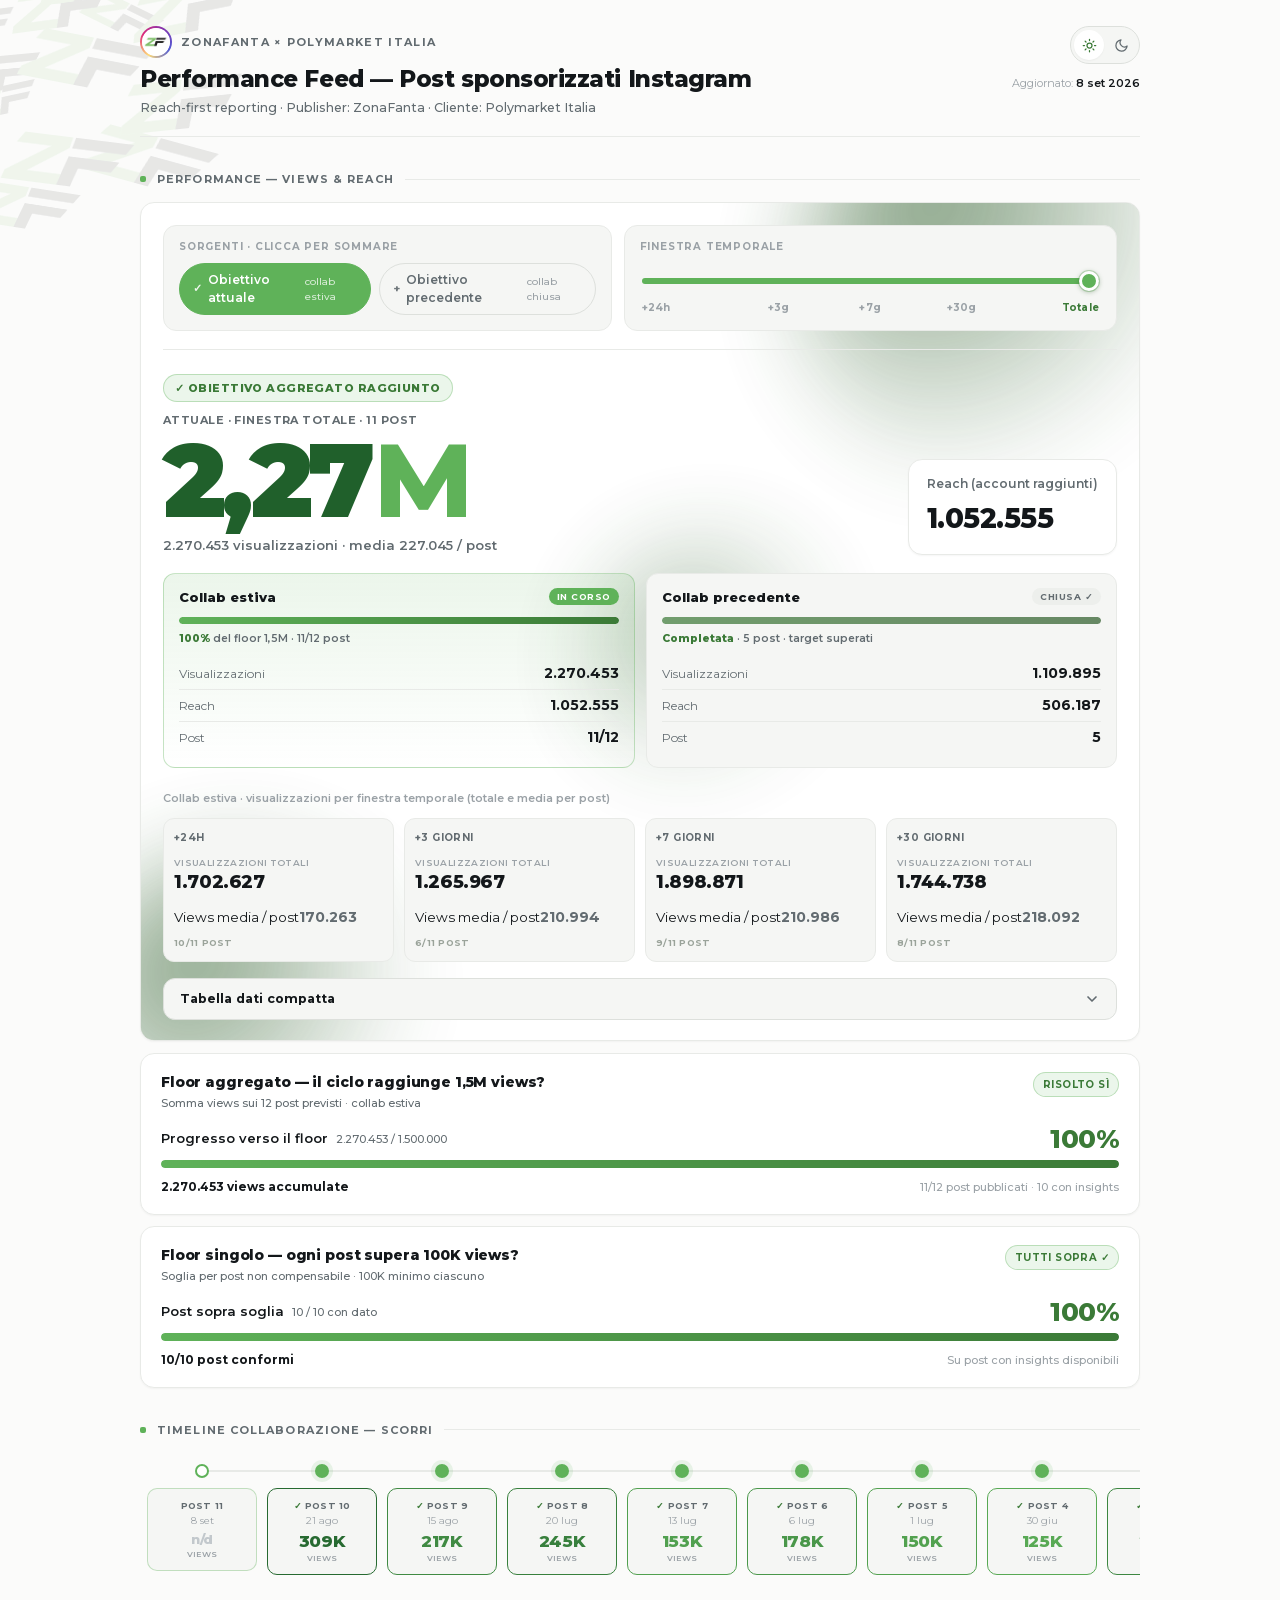
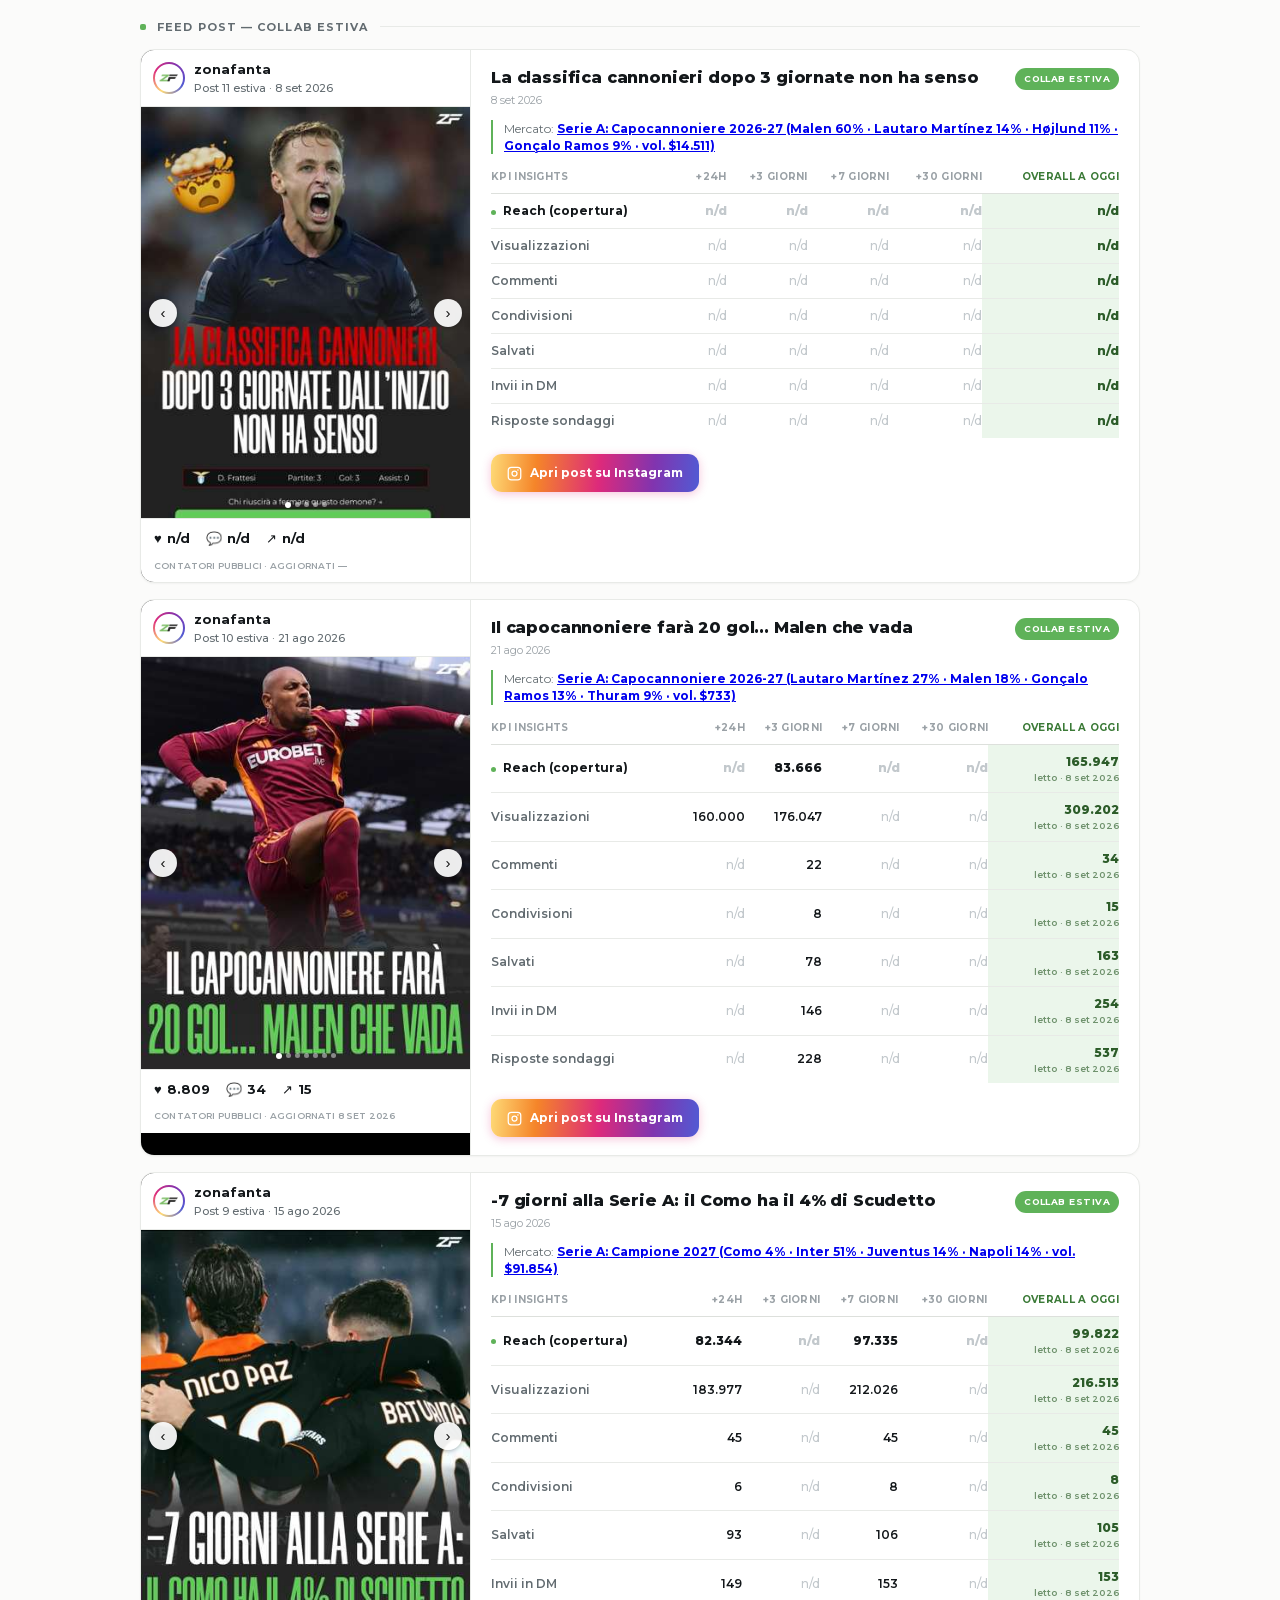
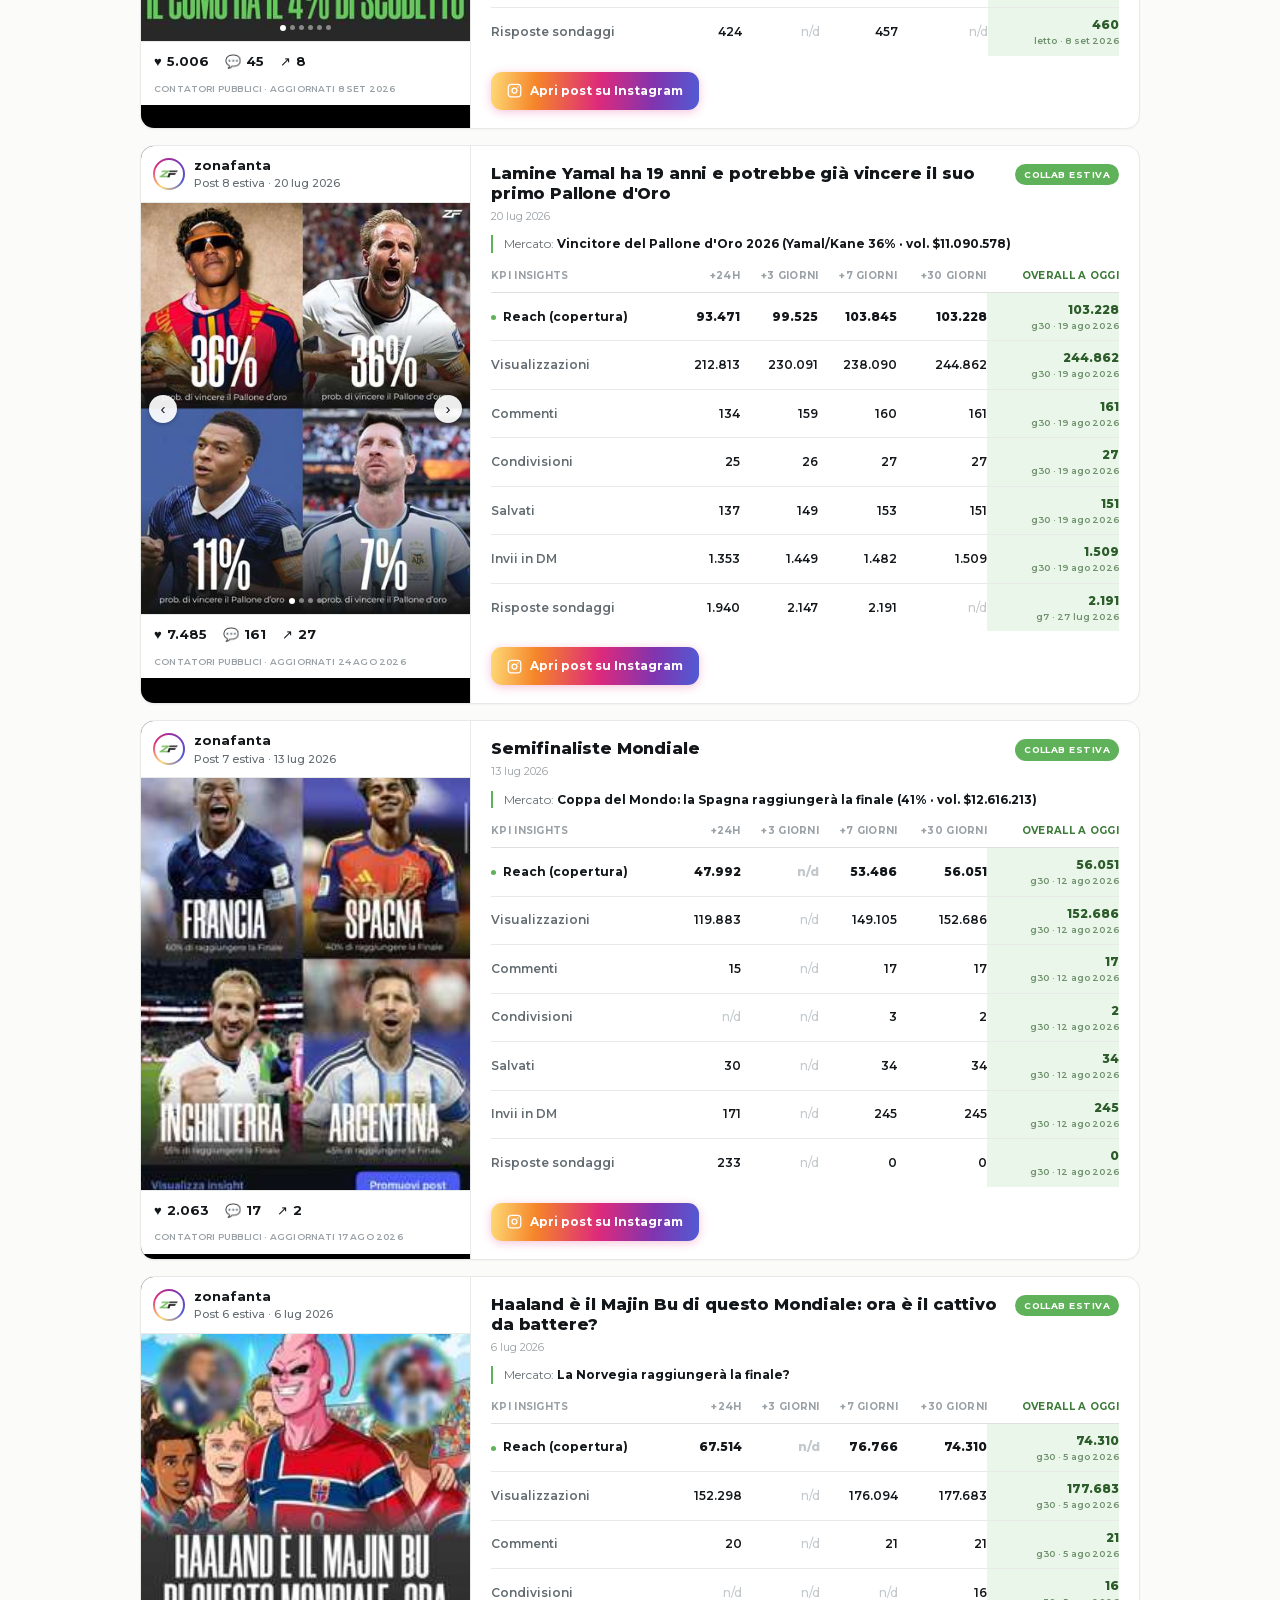
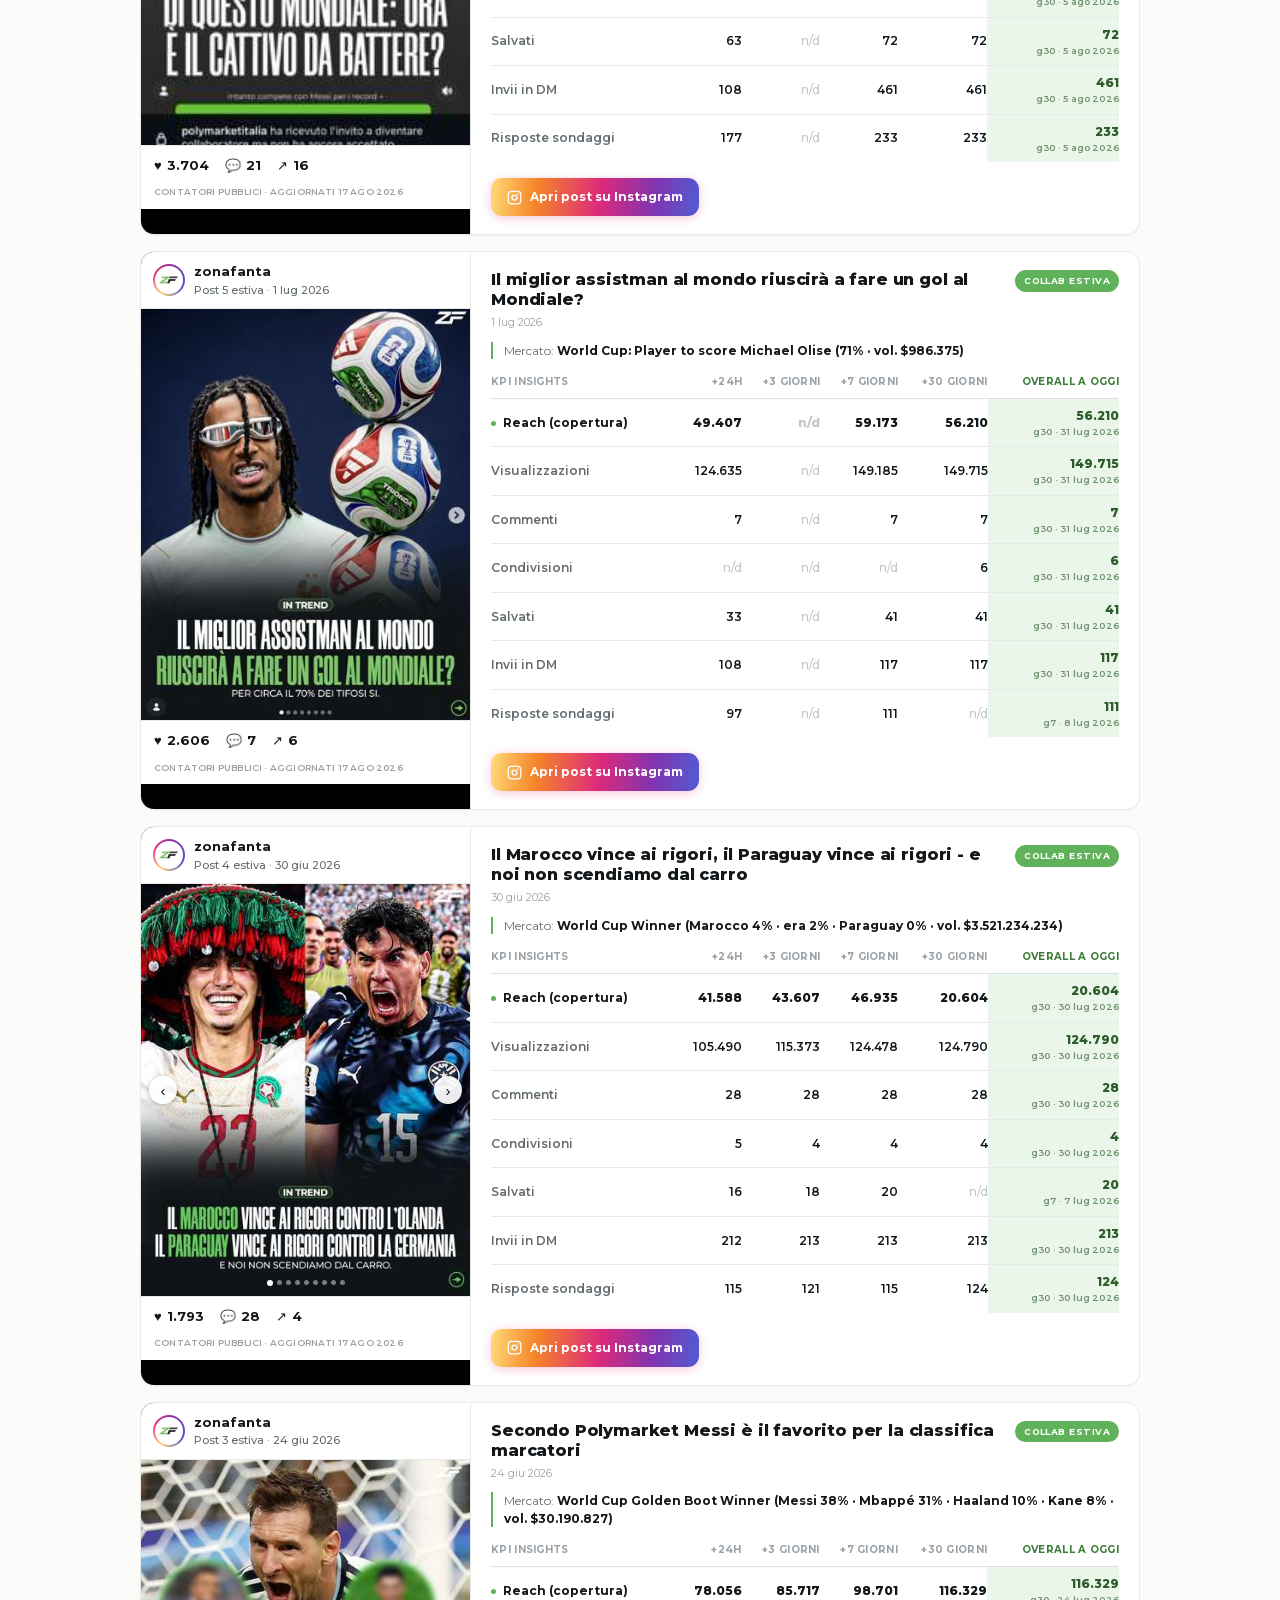
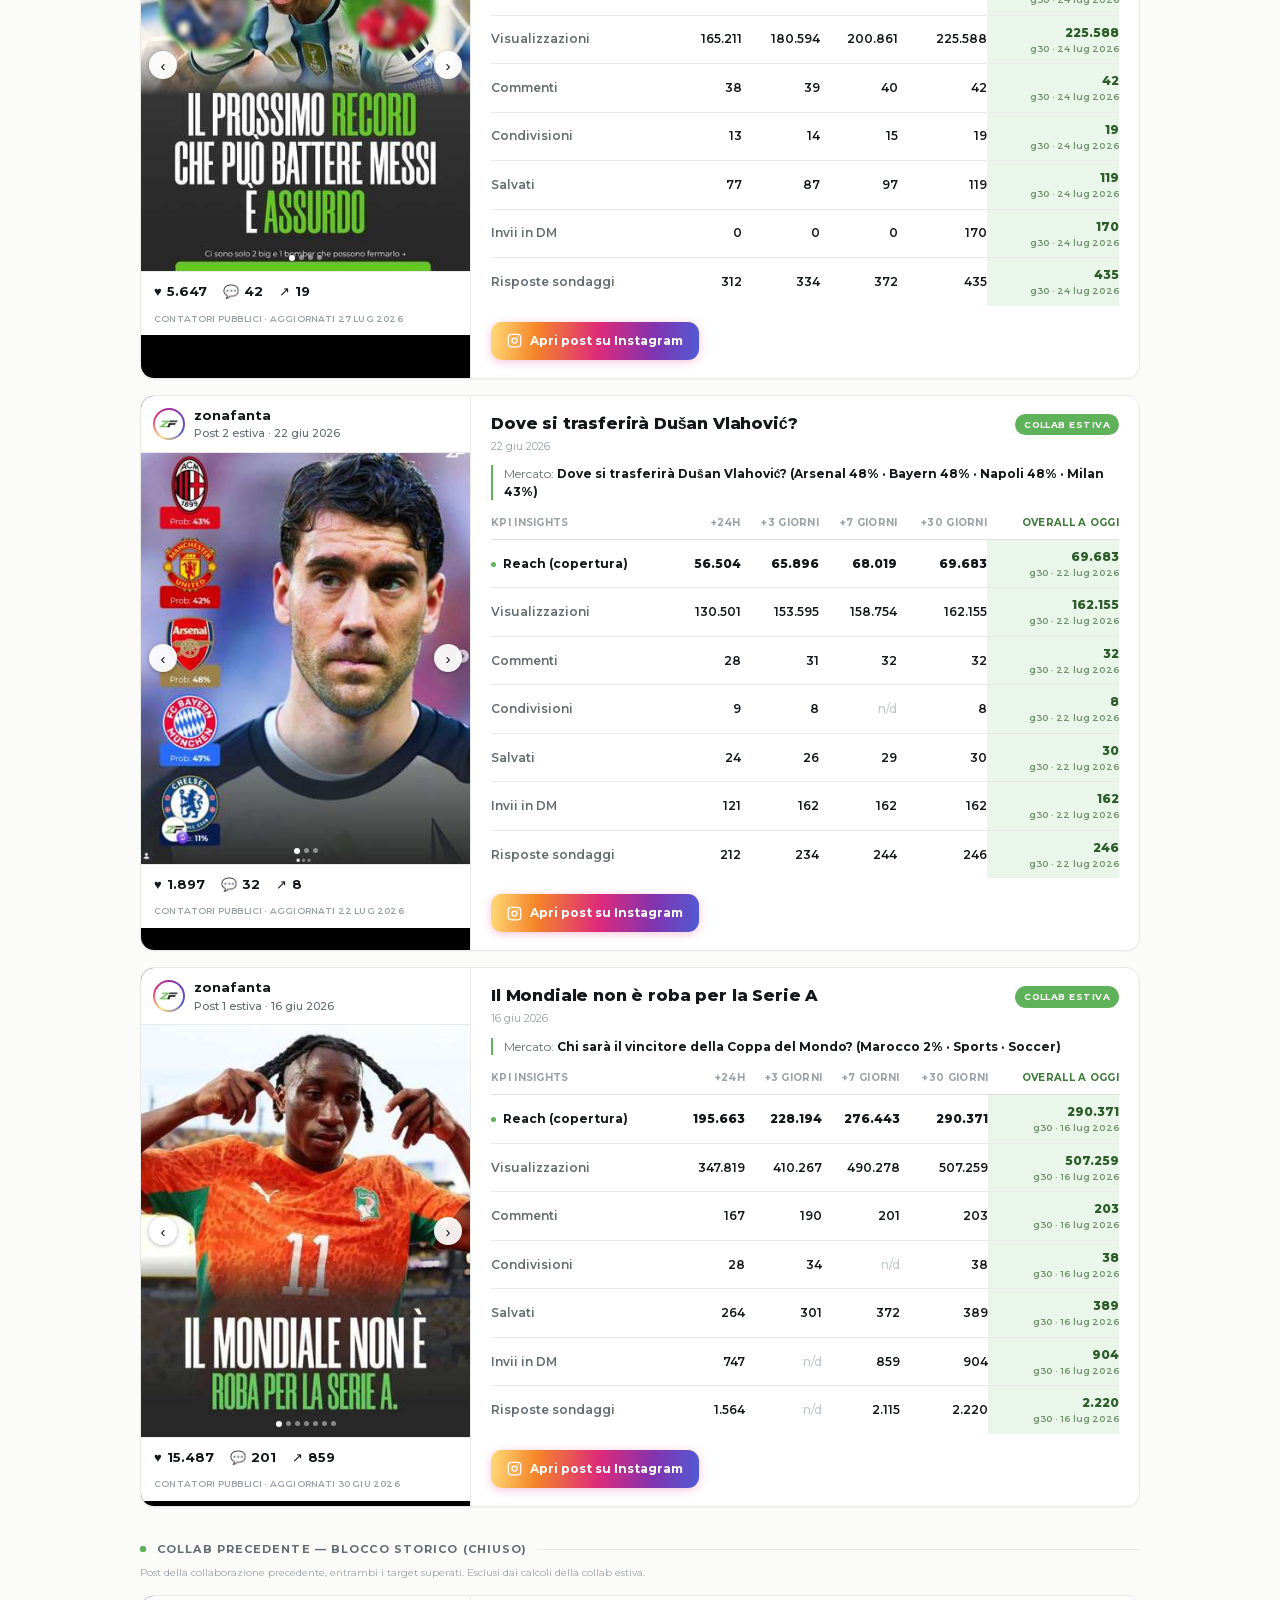
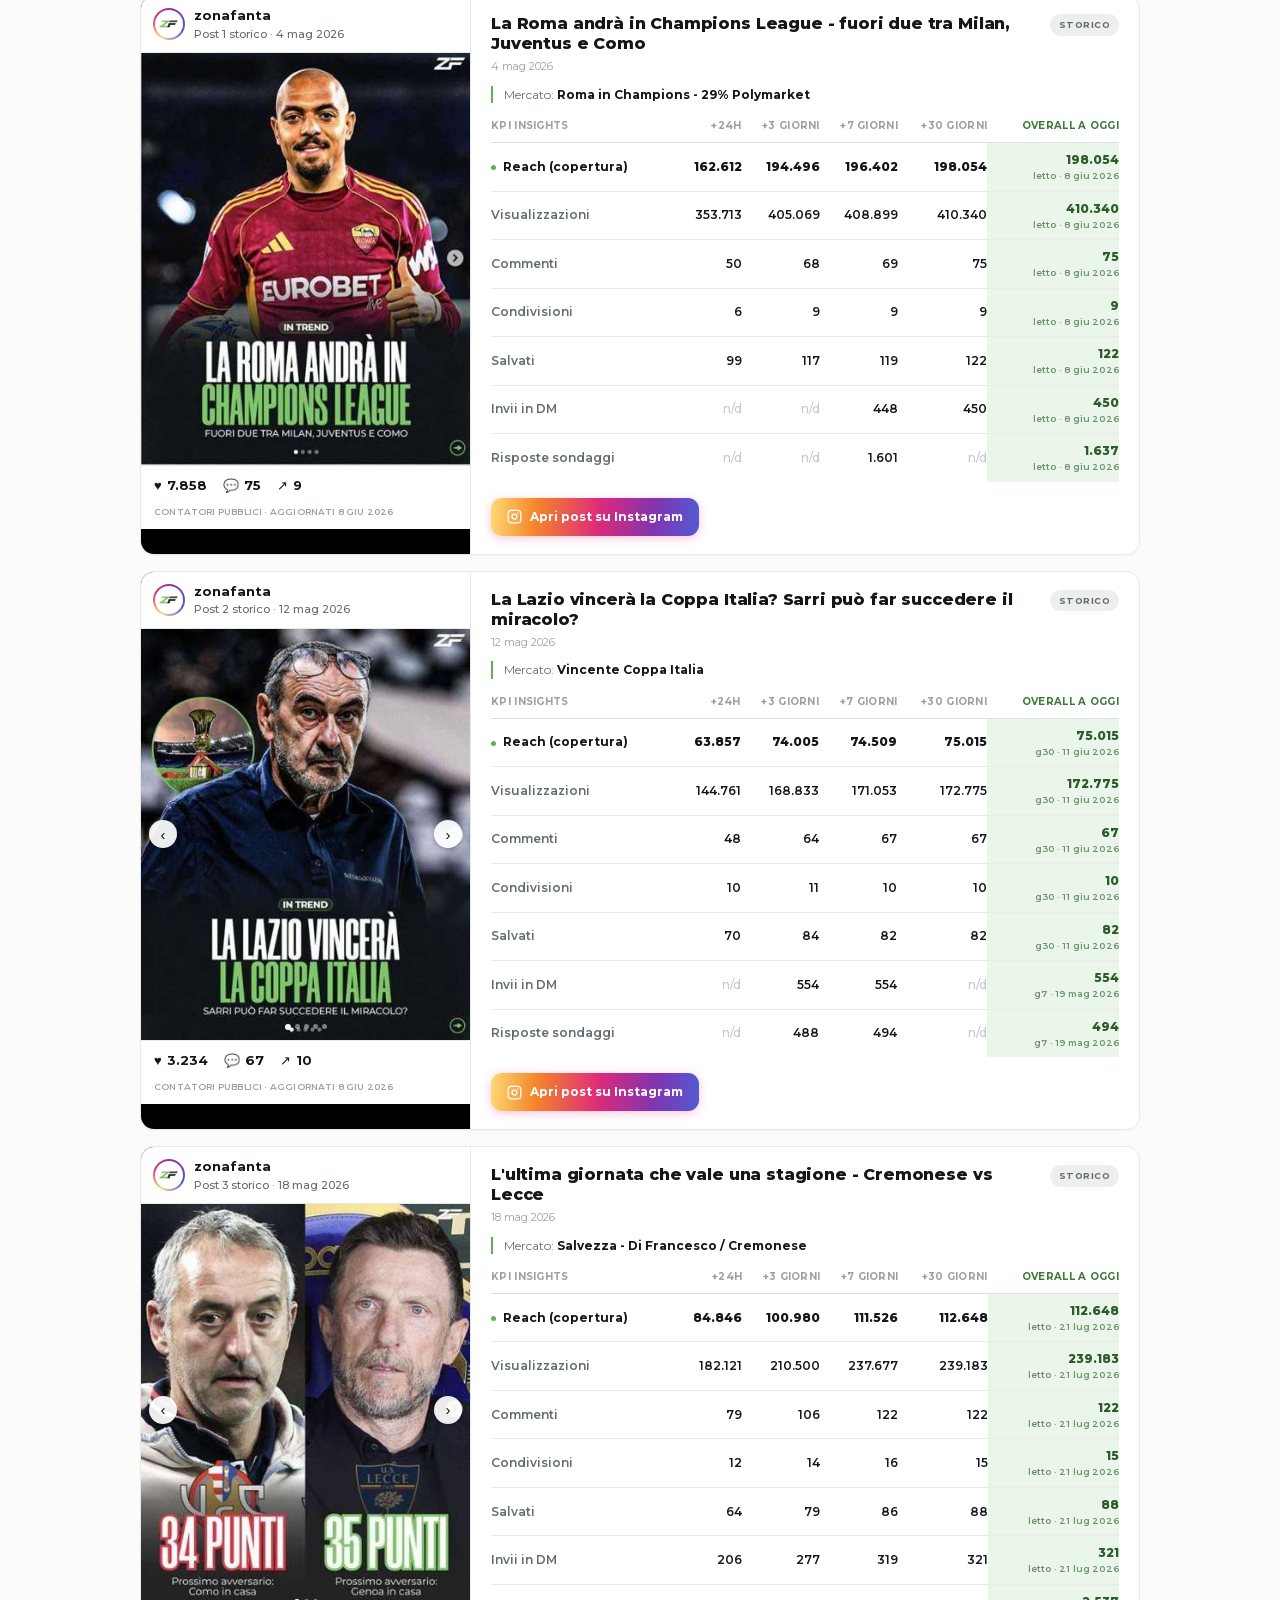
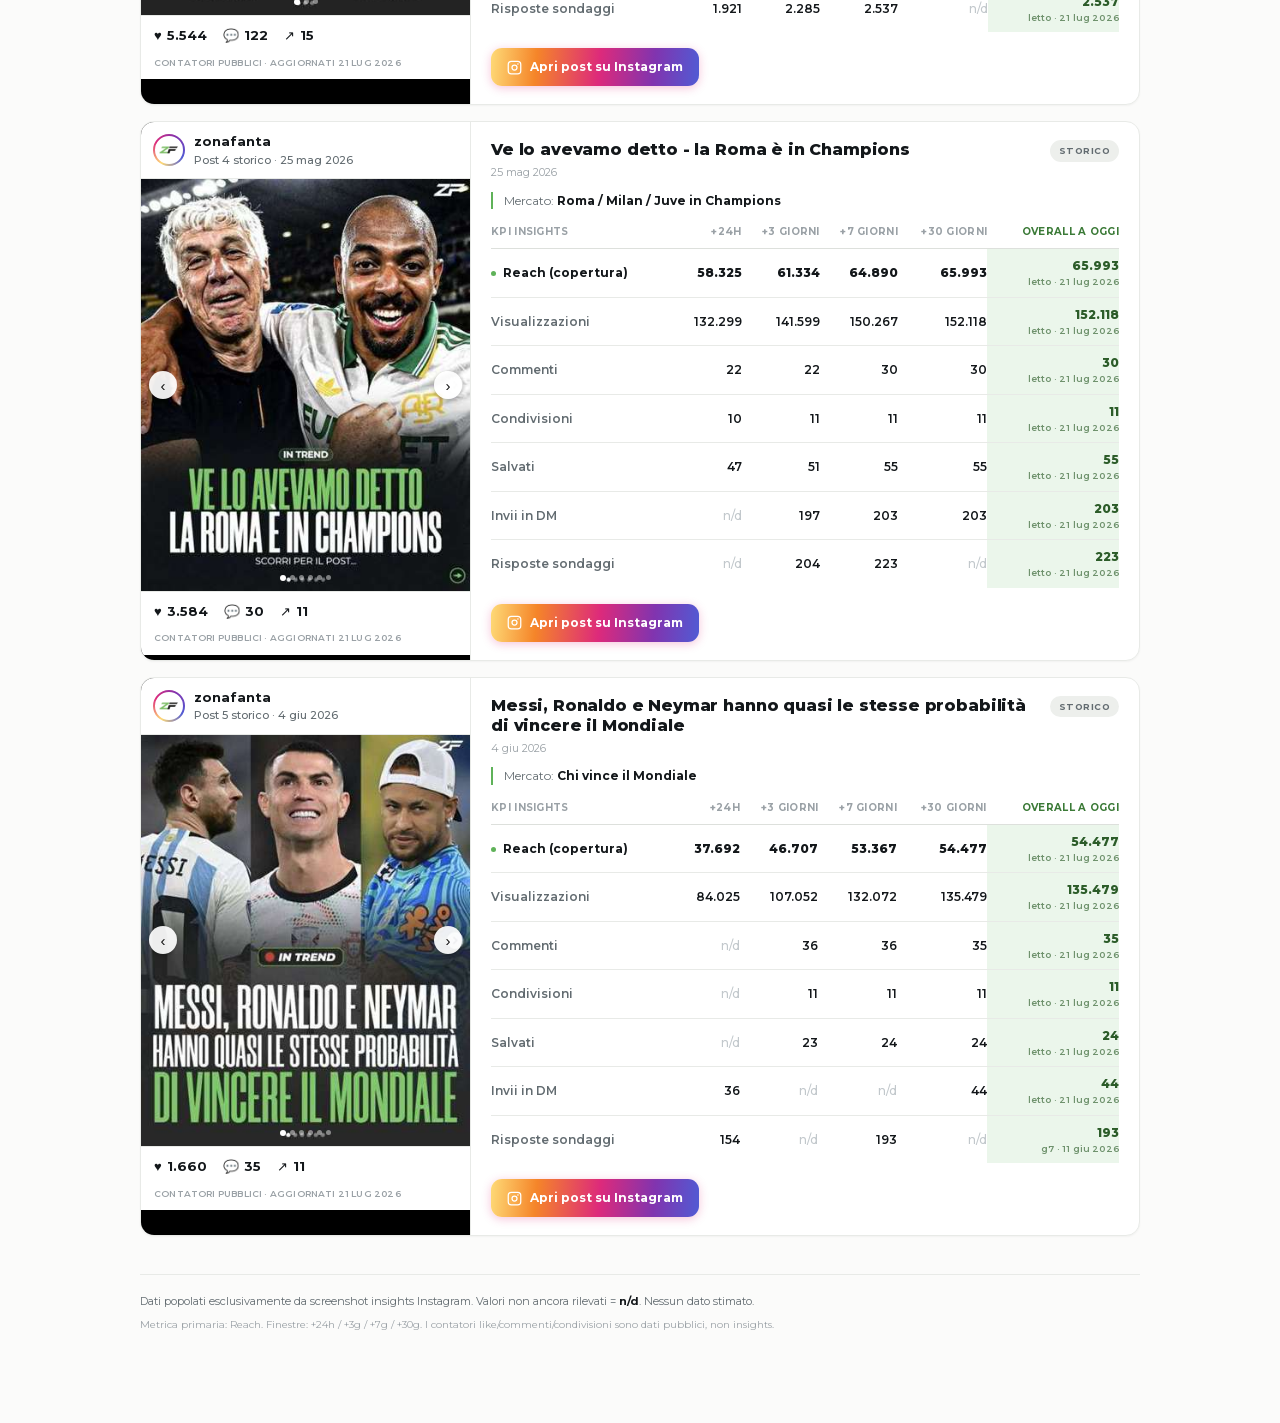
==== dashboard/index.html @ 5d0d1ff2 "Post 15: g7 marcata irrecuperabile (scaduta 28/8, mai fotografata) Co-Authored-By: Claude Fable 5.1 " ====
<!DOCTYPE html>
<html lang="it" data-theme="light">
<head>
<meta charset="UTF-8">
<meta name="viewport" content="width=device-width, initial-scale=1.0">
<meta name="color-scheme" content="light only">
<meta name="supported-color-schemes" content="light">
<title>ZonaFanta × Polymarket — Performance Feed</title>
<link rel="icon" type="image/svg+xml" href="[data-uri]">
<link rel="icon" type="image/png" sizes="32x32" href="[data-uri]">
<link rel="icon" type="image/png" sizes="16x16" href="[data-uri]">
<link rel="apple-touch-icon" sizes="180x180" href="[data-uri]">
<meta name="apple-mobile-web-app-title" content="ZF x POLY">
<meta name="apple-mobile-web-app-capable" content="yes">
<meta name="theme-color" content="#FFFFFF">
<link rel="manifest" href="[data-uri]">
<style>

/* Montserrat variable (wght 400-900, latin) embedded — sostituisce l'@import Google Fonts (fetch esterno vietato) */
@font-face {
  font-family: 'Montserrat';
  font-style: normal;
  font-weight: 400 900;
  font-display: swap;
  src: url([data-uri]) format('woff2');
  unicode-range: U+0000-00FF, U+0131, U+0152-0153, U+02BB-02BC, U+02C6, U+02DA, U+02DC, U+0304, U+0308, U+0329, U+2000-206F, U+20AC, U+2122, U+2191, U+2193, U+2212, U+2215, U+FEFF, U+FFFD;
}


  /* ===== TEMA CHIARO (default, stile web Polymarket) ===== */
  :root, [data-theme="light"]{
    --green:#5FB259; --green-dark:#3B7A37; --green-deep:#2C5C29;
    --green-soft:rgba(95,178,89,0.12); --green-line:rgba(95,178,89,0.35);
    --red:#E0564B; --red-soft:rgba(224,86,75,0.10);
    --bg:#FBFBFA; --card:#FFFFFF; --panel:#F5F6F4; --raise:#FFFFFF;
    --ink:#13171A; --muted:#626B70; --faint:#9AA1A6; --nd:#C2C8CC;
    --line:#E8EAE7; --line-2:#DDE0DC; --rail:#EDEFEC;
    --shadow:0 1px 2px rgba(19,23,26,0.04);
    --shadow-2:0 4px 16px rgba(19,23,26,0.07);
    --ig-border:#E8EAE7;
  }
  /* ===== TEMA SCURO (stile app Polymarket) ===== */
  [data-theme="dark"]{
    --green:#6FC765; --green-dark:#5FB259; --green-deep:#8BDB82;
    --green-soft:rgba(111,199,101,0.14); --green-line:rgba(111,199,101,0.40);
    --red:#F0685C; --red-soft:rgba(240,104,92,0.12);
    --bg:#0E1114; --card:#181B1F; --panel:#1F2329; --raise:#22272D;
    --ink:#F2F4F3; --muted:#A4ACB1; --faint:#6E767C; --nd:#4A5057;
    --line:#262B31; --line-2:#323840; --rail:#262B31;
    --shadow:0 1px 2px rgba(0,0,0,0.4);
    --shadow-2:0 6px 22px rgba(0,0,0,0.45);
    --ig-border:#262B31;
  }

  :root{--ui:'Montserrat',-apple-system,BlinkMacSystemFont,'Segoe UI',sans-serif;--radius:14px;}

  @media (prefers-reduced-motion:reduce){*{animation:none!important;transition:none!important;scroll-behavior:auto!important;}}
  @keyframes rise{from{opacity:0;transform:translateY(8px);}to{opacity:1;transform:translateY(0);}}
  @keyframes fill{from{width:0;}}

  *{margin:0;padding:0;box-sizing:border-box;}
  html{background:var(--bg);-webkit-text-size-adjust:100%;}
  body{font-family:var(--ui);color:var(--ink);line-height:1.5;background:var(--bg);
    padding:26px 18px 90px;transition:background .25s ease,color .25s ease;}
  *::selection{background:var(--green-soft);}
  .wrap{max-width:1000px;margin:0 auto;}
  b{font-weight:700;}

  /* ===================== HEADER ===================== */
  header{display:flex;align-items:flex-start;justify-content:space-between;gap:18px;
    padding-bottom:18px;margin-bottom:6px;border-bottom:1px solid var(--line);animation:rise .35s ease both;}
  .head-main{min-width:0;}
  .eyebrow{display:flex;align-items:center;gap:9px;font-size:11px;letter-spacing:0.12em;text-transform:uppercase;color:var(--muted);font-weight:700;}
  h1{font-size:23px;font-weight:800;letter-spacing:-0.02em;margin-top:8px;line-height:1.15;}
  .sub{font-size:12.5px;color:var(--muted);margin-top:7px;font-weight:500;}
  .head-side{display:flex;flex-direction:column;align-items:flex-end;gap:11px;flex:0 0 auto;}
  .updated{font-size:11px;color:var(--faint);white-space:nowrap;}
  .updated b{color:var(--ink);font-weight:600;}
  .brand-logo{width:32px;height:32px;border-radius:50%;padding:2px;
    background:conic-gradient(from 210deg,#FEDA77,#DD2A7B,#8134AF,#515BD4,#FEDA77);
    display:inline-flex;align-items:center;justify-content:center;flex:0 0 auto;}
  .brand-logo .av-inner{width:100%;height:100%;border-radius:50%;overflow:hidden;background:var(--card);display:flex;}
  .brand-logo img{width:100%;height:100%;object-fit:cover;border-radius:50%;}

  /* switch tema */
  .theme-toggle{display:inline-flex;background:var(--panel);border:1px solid var(--line-2);border-radius:99px;padding:3px;gap:2px;}
  .theme-toggle button{border:none;background:none;cursor:pointer;
    color:var(--muted);width:30px;height:30px;border-radius:50%;display:inline-flex;align-items:center;justify-content:center;transition:all .15s ease;}
  .theme-toggle button.on{background:var(--card);color:var(--green-dark);box-shadow:var(--shadow);}
  [data-theme="dark"] .theme-toggle button.on{color:var(--green);}
  .theme-toggle button:hover:not(.on){color:var(--ink);}
  .theme-toggle svg{width:15px;height:15px;}

  /* ===================== SECTION LABELS ===================== */
  .section-label{display:flex;align-items:center;gap:11px;font-size:11px;letter-spacing:0.1em;text-transform:uppercase;
    color:var(--muted);font-weight:700;margin:34px 0 14px;}
  .section-label::before{content:'';width:6px;height:6px;border-radius:2px;background:var(--green);flex:0 0 auto;}
  .section-label::after{content:'';flex:1;height:1px;background:var(--line);}

  /* ===================== NORTH STAR ===================== */
  .north{background:var(--card);border:1px solid var(--line);border-radius:var(--radius);
    padding:22px 22px 20px;box-shadow:var(--shadow);animation:rise .45s ease both;}
  .nstar-title{font-size:11px;letter-spacing:0.08em;text-transform:uppercase;color:var(--faint);font-weight:700;margin-bottom:18px;}

  .selector{margin-bottom:13px;}
  .sel-label{font-size:10px;letter-spacing:0.08em;text-transform:uppercase;color:var(--faint);font-weight:700;margin-bottom:7px;}
  .pill-row{display:flex;flex-wrap:wrap;gap:6px;}
  .pill{display:inline-flex;align-items:center;gap:6px;cursor:pointer;user-select:none;font-size:12px;font-weight:600;
    color:var(--muted);padding:7px 13px;border:1px solid var(--line-2);border-radius:99px;background:var(--panel);transition:all .15s ease;}
  .pill:hover{border-color:var(--green);color:var(--ink);}
  .pill.on{background:var(--green);border-color:var(--green);color:#fff;}
  .pill.on:hover{color:#fff;}
  .pill-check{font-size:11px;opacity:.9;font-weight:700;}
  .pill-sub{font-size:10px;color:var(--faint);font-weight:500;}
  .pill.on .pill-sub{color:rgba(255,255,255,0.75);}
  .win-count{font-size:11px;color:var(--muted);margin-top:8px;}
  .win-count b{color:var(--green-dark);font-weight:700;}

  /* HERO */
  .total-hero{border-top:1px solid var(--line);margin-top:16px;padding-top:20px;
    display:flex;align-items:flex-end;justify-content:space-between;gap:22px;flex-wrap:wrap;}
  .th-label{font-size:11px;color:var(--muted);font-weight:600;margin-bottom:5px;text-transform:uppercase;letter-spacing:0.02em;}
  .th-num{font-size:58px;line-height:0.9;font-weight:800;letter-spacing:-0.03em;color:var(--ink);animation:rise .5s ease both;}
  .th-num .unit{color:var(--green);font-weight:700;margin-left:2px;}
  .th-exact{font-size:12px;color:var(--muted);margin-top:9px;font-weight:500;}
  .th-reach{font-size:12px;color:var(--muted);font-weight:600;border:1px solid var(--line);border-radius:12px;
    padding:13px 16px;background:var(--panel);min-width:190px;}
  .th-reach b{display:block;font-size:25px;color:var(--ink);font-weight:800;margin-top:3px;letter-spacing:-0.02em;}

  /* split */
  .collab-split{display:grid;grid-template-columns:1fr 1fr;gap:11px;margin-top:18px;}
  .csplit-card{border:1px solid var(--line);border-radius:12px;padding:14px 15px;background:var(--panel);}
  .csplit-card.estiva{border-color:var(--green-line);background:linear-gradient(180deg,var(--green-soft),transparent);}
  .csplit-head{display:flex;align-items:center;justify-content:space-between;width:100%;background:none;border:none;cursor:pointer;
    font-family:var(--ui);color:inherit;padding:0;text-align:left;}
  .csplit-head .ct{font-size:13px;font-weight:800;}
  .csplit-right{display:flex;align-items:center;gap:9px;}
  .acc-caret{font-size:14px;color:var(--muted);transition:transform .25s ease;display:none;}
  /* barra di caricamento collab */
  .csplit-prog{margin-top:12px;}
  .csplit-bar{height:7px;background:var(--rail);border-radius:99px;overflow:hidden;}
  .csplit-bar>span{display:block;height:100%;border-radius:99px;background:linear-gradient(90deg,var(--green),var(--green-dark));
    animation:fill .8s cubic-bezier(.22,1,.36,1) both;}
  .csplit-bar.done>span{background:linear-gradient(90deg,var(--green-dark),var(--green-deep));opacity:.7;}
  .csplit-prog-lbl{font-size:10.5px;color:var(--muted);margin-top:7px;font-weight:600;}
  .csplit-prog-lbl b{color:var(--green-dark);font-weight:800;}
  [data-theme="dark"] .csplit-prog-lbl b{color:var(--green);}
  /* body fisarmonica: aperto di default (desktop) */
  .csplit-body{margin-top:11px;}
  .csplit-badge{font-size:9px;font-weight:700;text-transform:uppercase;letter-spacing:0.05em;padding:3px 8px;border-radius:99px;}
  .csplit-badge.live{background:var(--green);color:#fff;}
  .csplit-badge.done{background:var(--rail);color:var(--muted);}
  .csplit-row{display:flex;align-items:center;justify-content:space-between;padding:5px 0;font-size:12px;color:var(--muted);border-top:1px solid var(--line);}
  .csplit-row:first-of-type{border-top:none;}
  .csplit-row .v{font-size:14px;font-weight:700;color:var(--ink);}
  .csplit-row .v.nd{color:var(--nd);}

  .nstar-sub{font-size:11px;color:var(--faint);font-weight:600;margin:22px 0 11px;}

  /* finestre */
  .grid-windows{display:grid;grid-template-columns:repeat(4,1fr);gap:10px;}
  .win-card{border:1px solid var(--line);border-radius:11px;padding:11px 10px;background:var(--panel);transition:all .16s ease;}
  .win-label{font-size:10px;letter-spacing:0.04em;text-transform:uppercase;color:var(--muted);font-weight:700;}
  .win-row{margin-top:11px;}
  .win-row small{display:block;font-size:9px;color:var(--faint);text-transform:uppercase;letter-spacing:0.04em;font-weight:600;}
  .win-row .v{font-size:18px;font-weight:800;color:var(--ink);letter-spacing:-0.02em;}
  .win-row .v.nd{color:var(--nd);font-size:17px;}
  .win-sub{margin-top:9px;}
  .win-sub .v{font-size:14px;font-weight:700;color:var(--muted);}
  .win-sub .v.nd{color:var(--nd);}
  .win-att{font-size:9px;color:var(--faint);margin-top:7px;font-weight:700;text-transform:uppercase;letter-spacing:0.03em;}

  /* ===================== FLOOR = MERCATO POLYMARKET (signature) ===================== */
  .targets{display:flex;flex-direction:column;gap:11px;margin-top:12px;}
  .target{background:var(--card);border:1px solid var(--line);border-radius:var(--radius);
    padding:18px 20px;box-shadow:var(--shadow);}
  .target .mk-top{display:flex;align-items:flex-start;justify-content:space-between;gap:14px;margin-bottom:14px;}
  .target h3{font-size:14px;font-weight:800;letter-spacing:-0.01em;}
  .target .scope{font-size:11px;color:var(--muted);margin-top:3px;line-height:1.45;font-weight:500;}
  .mk-chip{font-size:10px;font-weight:700;text-transform:uppercase;letter-spacing:0.04em;padding:4px 9px;border-radius:99px;
    white-space:nowrap;flex:0 0 auto;background:var(--green-soft);color:var(--green-dark);border:1px solid var(--green-line);}
  .mk-chip.warn{background:var(--red-soft);color:var(--red);border-color:rgba(224,86,75,0.3);}
  .mk-chip.neutral{background:var(--rail);color:var(--muted);border:1px solid var(--line-2);}
  /* riga outcome stile Polymarket: label a sx, % grande a dx, barra sotto */
  .mk-outcome{display:flex;align-items:center;justify-content:space-between;margin-bottom:8px;}
  .mk-outcome .mk-name{font-size:13px;font-weight:600;color:var(--ink);}
  .mk-outcome .mk-name small{color:var(--muted);font-weight:500;font-size:11px;margin-left:4px;}
  .mk-pct{font-size:26px;font-weight:800;letter-spacing:-0.02em;color:var(--green-dark);line-height:1;}
  .mk-pct.nd{color:var(--nd);font-size:20px;}
  .bar{position:relative;height:8px;background:var(--rail);border-radius:99px;overflow:hidden;}
  .bar>span{display:block;height:100%;border-radius:99px;width:0;
    background:linear-gradient(90deg,var(--green),var(--green-dark));animation:fill .7s cubic-bezier(.22,1,.36,1) both;transition:width .6s ease;}
  .mk-foot{display:flex;justify-content:space-between;align-items:baseline;margin-top:10px;font-size:11px;color:var(--faint);font-weight:500;}
  .mk-foot .cur{color:var(--ink);font-weight:700;font-size:12px;}
  .mk-foot .cur.nd{color:var(--nd);}

  /* ===================== TIMELINE ===================== */
  .timeline-wrap{overflow-x:auto;scrollbar-width:thin;padding-bottom:8px;-webkit-overflow-scrolling:touch;}
  .timeline-wrap::-webkit-scrollbar{height:6px;}
  .timeline-wrap::-webkit-scrollbar-thumb{background:var(--line-2);border-radius:99px;}
  .timeline{display:flex;align-items:stretch;min-width:min-content;padding:8px 2px 2px;}
  .tl-node{flex:0 0 auto;width:120px;position:relative;padding-top:28px;}
  .tl-node::before{content:'';position:absolute;top:10px;left:0;right:0;height:2px;background:var(--line);}
  .tl-node:first-child::before{left:50%;} .tl-node:last-child::before{right:50%;}
  .tl-node .dot{position:absolute;top:4px;left:calc(50% - 7px);width:14px;height:14px;border-radius:50%;background:var(--card);border:2px solid var(--nd);z-index:2;}
  .tl-node.estiva .dot{border-color:var(--green);}
  .tl-node.estiva.has .dot{background:var(--green);box-shadow:0 0 0 4px var(--green-soft);}
  .tl-sep{flex:0 0 auto;width:1px;align-self:stretch;background:repeating-linear-gradient(to bottom,var(--line-2) 0 4px,transparent 4px 9px);margin:28px 12px 0;position:relative;}
  .tl-sep span{position:absolute;top:-24px;left:50%;transform:translateX(-50%);font-size:8px;font-weight:700;letter-spacing:0.03em;text-transform:uppercase;color:var(--muted);white-space:nowrap;background:var(--card);padding:3px 8px;border:1px solid var(--line);border-radius:99px;}
  .tl-card{background:var(--panel);border:1px solid var(--line);border-radius:10px;padding:10px;text-align:center;margin:0 5px;transition:border-color .15s ease;}
  .tl-node.estiva .tl-card{border-color:var(--green-line);}
  .tl-card:hover{border-color:var(--green);}
  .tl-card .tl-n{font-size:9px;font-weight:700;text-transform:uppercase;letter-spacing:0.02em;color:var(--muted);}
  .tl-card .tl-date{font-size:10px;color:var(--faint);margin-bottom:5px;}
  .tl-card .tl-views{font-size:17px;font-weight:800;color:var(--ink);line-height:1;letter-spacing:-0.02em;}
  .tl-card .tl-views.nd{color:var(--nd);font-size:13px;}
  .tl-card .tl-vlabel{font-size:8px;text-transform:uppercase;letter-spacing:0.03em;color:var(--faint);margin-top:2px;font-weight:600;}


  .tl-node.success .dot{background:var(--green);border-color:var(--green);box-shadow:0 0 0 4px var(--green-soft);}
  .tl-ok{color:var(--green-dark);font-weight:900;}
  /* ===================== FEED POST ===================== */
  .feed-post{background:var(--card);border:1px solid var(--line);border-radius:var(--radius);overflow:hidden;
    margin-bottom:16px;display:grid;grid-template-columns:minmax(280px,330px) 1fr;box-shadow:var(--shadow);transition:box-shadow .2s ease;}
  .feed-post:hover{box-shadow:var(--shadow-2);}
  .ig-side{background:#000;border-right:1px solid var(--ig-border);display:flex;flex-direction:column;}
  .ig-topbar{display:flex;align-items:center;gap:9px;padding:10px 12px;background:var(--card);border-bottom:1px solid var(--ig-border);}
  .ig-avatar{width:32px;height:32px;border-radius:50%;padding:2px;background:conic-gradient(from 210deg,#FEDA77,#DD2A7B,#8134AF,#515BD4,#FEDA77);display:flex;align-items:center;justify-content:center;flex:0 0 auto;}
  .ig-avatar .av-inner{width:100%;height:100%;border-radius:50%;overflow:hidden;background:var(--card);border:2px solid var(--card);display:flex;align-items:center;justify-content:center;color:var(--ink);font-weight:800;font-size:11px;}
  .ig-avatar img{width:100%;height:100%;object-fit:cover;border-radius:50%;}
  a.ig-avatar{cursor:pointer;text-decoration:none;transition:transform .15s ease;}
  a.ig-avatar:hover{transform:scale(1.05);}
  .ig-handle{font-size:13px;font-weight:700;}
  .ig-handle a{color:inherit;text-decoration:none;}
  .ig-handle a:hover{text-decoration:underline;}
  .ig-handle small{display:block;font-weight:500;color:var(--muted);font-size:11px;}
  .ig-cover{display:block;width:100%;aspect-ratio:4/5;object-fit:cover;}
  .ig-carousel{position:relative;background:#000;}
  .ig-carousel .track{display:flex;overflow-x:auto;scroll-snap-type:x mandatory;scrollbar-width:none;-webkit-overflow-scrolling:touch;}
  .ig-carousel .track::-webkit-scrollbar{display:none;}
  .ig-carousel .track img{flex:0 0 100%;width:100%;aspect-ratio:4/5;object-fit:cover;scroll-snap-align:center;}
  .ig-nav{position:absolute;top:50%;transform:translateY(-50%);width:28px;height:28px;border-radius:50%;background:rgba(255,255,255,0.92);color:#111;border:none;cursor:pointer;display:flex;align-items:center;justify-content:center;font-size:15px;z-index:2;transition:background .15s ease;box-shadow:0 1px 4px rgba(0,0,0,0.3);}
  .ig-nav:hover{background:#fff;}
  .ig-nav.prev{left:8px;} .ig-nav.next{right:8px;}
  .ig-dots{position:absolute;bottom:10px;left:0;right:0;display:flex;justify-content:center;gap:4px;z-index:2;}
  .ig-dots span{width:5px;height:5px;border-radius:50%;background:rgba(255,255,255,0.45);transition:all .15s ease;}
  .ig-dots span.on{background:#fff;width:6px;height:6px;}
  .ig-actions{display:flex;align-items:center;gap:16px;padding:10px 13px;background:var(--card);font-size:13px;color:var(--ink);border-top:1px solid var(--ig-border);}
  .ig-actions span{display:inline-flex;align-items:center;gap:5px;}
  .ig-actions b{font-weight:700;}
  .ig-pubnote{font-size:9px;color:var(--faint);padding:0 13px 10px;background:var(--card);text-transform:uppercase;letter-spacing:0.02em;font-weight:600;}

  /* min-width:0 = permette alle colonne della griglia di restringersi:
     senza, una tabella larga gonfia la card intera oltre lo schermo
     invece di far scattare lo scroll interno (bug mobile 16/7) */
  .ig-side,.ig-data{min-width:0;}
  .ig-data{padding:18px 20px;display:flex;flex-direction:column;}
  .data-head{display:flex;align-items:flex-start;justify-content:space-between;gap:13px;margin-bottom:11px;}
  .data-title{font-size:16px;font-weight:800;letter-spacing:-0.01em;line-height:1.25;}
  .data-meta{font-size:11px;color:var(--faint);margin-top:4px;}
  .tag{font-size:9px;font-weight:700;text-transform:uppercase;letter-spacing:0.05em;padding:4px 9px;border-radius:99px;white-space:nowrap;flex:0 0 auto;}
  .tag.media{background:var(--green);color:#fff;}
  .tag.shot{background:var(--rail);color:var(--muted);}
  .market{font-size:12px;color:var(--muted);margin-bottom:15px;line-height:1.45;border-left:2px solid var(--green);padding-left:11px;}
  .market b{color:var(--ink);font-weight:700;}

  /* tabella KPI delle card: su schermi stretti scorre in orizzontale
     invece di schiacciarsi (stesso pattern della tabella dati compatta) */
  .kpi-scroll{overflow-x:auto;-webkit-overflow-scrolling:touch;scrollbar-width:thin;}
  .kpi-scroll::-webkit-scrollbar{height:6px;}
  .kpi-scroll::-webkit-scrollbar-thumb{background:var(--line-2);border-radius:99px;}
  table{width:100%;border-collapse:collapse;font-size:12px;}
  thead th{text-align:right;font-size:10px;text-transform:uppercase;letter-spacing:0.03em;color:var(--faint);font-weight:700;padding:0 0 9px;border-bottom:1px solid var(--line-2);}
  thead th:first-child{text-align:left;}
  thead th:last-child{color:var(--green-dark);}
  td{padding:8px 0;border-bottom:1px solid var(--line);text-align:right;}
  td.kpi-name{text-align:left;color:var(--muted);font-weight:600;}
  tr.primary td.kpi-name{color:var(--ink);font-weight:700;}
  tr.primary td.kpi-name::before{content:'';display:inline-block;width:5px;height:5px;border-radius:50%;background:var(--green);margin-right:7px;vertical-align:middle;}
  td.val{color:var(--ink);font-weight:600;}
  tr.primary td.val{font-weight:800;}
  td.val.nd{color:var(--nd);font-weight:500;}
  td.val.over{font-weight:800;color:var(--green-deep);background:var(--green-soft);}
  td.val.over small.ov-src{display:block;font-size:9px;font-weight:600;opacity:.65;letter-spacing:.02em;white-space:nowrap;}
  td.val.att{color:var(--faint);}
  tbody tr:last-child td{border-bottom:none;}
  .g30-note{font-size:10px;color:var(--faint);margin-top:9px;}
  .removed-note{font-size:11px;font-weight:700;color:#b3541e;background:rgba(221,120,42,0.10);border:1px solid rgba(221,120,42,0.35);border-radius:9px;padding:8px 11px;margin-top:10px;}
  .ig-btn.removed{background:var(--line);color:var(--muted);box-shadow:none;cursor:default;}
  .ig-btn.removed:hover{filter:none;transform:none;box-shadow:none;}

  .ig-btn{display:inline-flex;align-items:center;gap:8px;margin-top:16px;align-self:flex-start;padding:10px 16px;border-radius:11px;
    background:linear-gradient(95deg,#FEDA77 0%,#F58529 22%,#DD2A7B 52%,#8134AF 78%,#515BD4 100%);
    color:#fff;font-size:12px;font-weight:700;text-decoration:none;transition:transform .15s ease,filter .15s ease,box-shadow .15s ease;
    box-shadow:0 2px 10px rgba(221,42,123,0.28);}
  .ig-btn:hover{filter:brightness(1.06) saturate(1.05);transform:translateY(-1px);box-shadow:0 4px 16px rgba(221,42,123,0.40);}
  .ig-btn svg{width:15px;height:15px;}

  footer{margin-top:38px;padding-top:18px;border-top:1px solid var(--line);font-size:11px;color:var(--muted);line-height:1.6;}
  footer b{color:var(--ink);font-weight:700;}
  .legend{font-size:10px;color:var(--faint);margin-top:6px;line-height:1.6;}


  /* ===== campo loghi ZF galleggianti (vedo-non-vedo) ===== */
  #zfField{position:fixed;inset:0;z-index:0;pointer-events:none;overflow:hidden;}
  #zfField canvas{position:absolute;inset:0;width:100%;height:100%;display:block;pointer-events:auto;cursor:grab;opacity:var(--zf-field-op,0.09);}
  #zfField canvas.grabbing{cursor:grabbing;}
  [data-theme="dark"] #zfField{--zf-field-op:0.13;}
  /* impulso ZF easter-egg */
  #zfPulse{position:fixed;inset:0;z-index:0;pointer-events:none;display:flex;align-items:center;justify-content:center;}
  #zfPulse .glyph{font-family:var(--ui);font-weight:900;color:var(--green);opacity:0;
    font-size:34vmin;line-height:1;letter-spacing:-0.04em;transform:scale(.6);}
  #zfPulse .glyph.go{animation:zfPulse 1s cubic-bezier(.22,1,.36,1) forwards;}
  @keyframes zfPulse{0%{opacity:0;transform:scale(.5);}18%{opacity:.22;transform:scale(1);}100%{opacity:0;transform:scale(1.5);}}
  .zf-toast{position:fixed;left:50%;bottom:30px;transform:translateX(-50%) translateY(20px);z-index:60;
    background:var(--ink);color:#fff;padding:12px 20px;border-radius:99px;font-size:14px;font-weight:700;
    box-shadow:0 10px 30px rgba(0,0,0,0.3);opacity:0;transition:all .35s cubic-bezier(.22,1,.36,1);pointer-events:none;white-space:nowrap;}
  .zf-toast.show{opacity:1;transform:translateX(-50%) translateY(0);}
  .zf-toast .em{font-size:18px;}
  @keyframes zfFloat{0%,100%{transform:translate(0,0) rotate(var(--r,0deg));}50%{transform:translate(var(--dx,20px),var(--dy,-26px)) rotate(calc(var(--r,0deg) + 6deg));}}
  @media (prefers-reduced-motion:reduce){#zfField .zf{animation:none!important;}}
  .wrap{position:relative;z-index:1;}

  /* ========== SFONDO DINAMICO + HERO GRANDE (redesign performance) ========== */
  .north{position:relative;overflow:hidden;}
  .north-inner{position:relative;z-index:1;}
  .bgfx{position:absolute;inset:0;z-index:0;pointer-events:none;overflow:hidden;
    opacity:var(--fx-op,0.5);transition:opacity .6s ease;}
  .bgfx .blob{position:absolute;border-radius:50%;filter:blur(46px);
    background:radial-gradient(circle at 30% 30%, var(--fx-color,var(--green)), transparent 70%);
    opacity:var(--fx-int,0.5);will-change:transform;}
  .bgfx .b1{width:420px;height:420px;top:-130px;right:-80px;animation:float1 16s ease-in-out infinite;}
  .bgfx .b2{width:340px;height:340px;bottom:-150px;left:-60px;animation:float2 20s ease-in-out infinite;}
  .bgfx .b3{width:260px;height:260px;top:40%;left:45%;opacity:calc(var(--fx-int,0.5)*0.6);animation:float3 24s ease-in-out infinite;}
  @keyframes float1{0%,100%{transform:translate(0,0) scale(1);}50%{transform:translate(-40px,30px) scale(1.12);}}
  @keyframes float2{0%,100%{transform:translate(0,0) scale(1);}50%{transform:translate(50px,-26px) scale(1.08);}}
  @keyframes float3{0%,100%{transform:translate(0,0) scale(1);}50%{transform:translate(-30px,-34px) scale(1.15);}}
  @media (prefers-reduced-motion:reduce){.bgfx .blob{animation:none!important;}}

  /* filtri divisi */
  .filters{display:grid;grid-template-columns:1fr 1.1fr;gap:12px;margin-bottom:6px;}
  .filter-card{background:var(--panel);border:1px solid var(--line);border-radius:13px;padding:13px 15px;
    -webkit-backdrop-filter:blur(4px);backdrop-filter:blur(4px);}
  .filter-card .sel-label{margin-bottom:9px;}

  /* slider finestra temporale */
  .slider-wrap{padding:4px 2px 2px;}
  #winSlider{-webkit-appearance:none;appearance:none;width:100%;height:6px;border-radius:99px;
    background:linear-gradient(90deg,var(--green) 0 var(--sl,0%),var(--rail) var(--sl,0%) 100%);outline:none;cursor:pointer;}
  #winSlider::-webkit-slider-thumb{-webkit-appearance:none;appearance:none;width:20px;height:20px;border-radius:50%;
    background:var(--green);border:3px solid var(--card);box-shadow:0 1px 5px rgba(44,92,41,0.4),0 0 0 1px var(--green-line);cursor:pointer;transition:transform .12s ease;}
  #winSlider::-webkit-slider-thumb:hover{transform:scale(1.12);}
  #winSlider::-moz-range-thumb{width:20px;height:20px;border-radius:50%;background:var(--green);border:3px solid var(--card);box-shadow:0 1px 5px rgba(44,92,41,0.4);cursor:pointer;}
  #winSlider::-moz-range-track{height:6px;border-radius:99px;background:transparent;}
  .slider-ticks{display:flex;justify-content:space-between;margin-top:9px;}
  .slider-ticks span{font-size:10px;font-weight:700;color:var(--faint);letter-spacing:0.02em;cursor:pointer;transition:color .15s ease;
    flex:1;text-align:center;}
  .slider-ticks span:first-child{text-align:left;} .slider-ticks span:last-child{text-align:right;}
  .slider-ticks span.on{color:var(--green-dark);}

  #selCollab{flex-wrap:nowrap;gap:8px;}
  #selCollab .pill{flex:0 1 auto;min-width:0;}
  /* HERO grande */
  .total-hero{border-top:1px solid var(--line);margin-top:18px;padding-top:24px;
    display:flex;align-items:flex-end;justify-content:space-between;gap:24px;flex-wrap:wrap;}
  .th-label{font-size:11px;color:var(--muted);font-weight:700;margin-bottom:8px;text-transform:uppercase;letter-spacing:0.04em;}
  .th-num{font-size:104px;line-height:0.82;font-weight:900;letter-spacing:-0.045em;
    color:var(--hero-col,var(--ink));transition:color .5s ease;}
  .th-num .unit{font-weight:800;margin-left:4px;color:var(--green);}
  .th-exact{font-size:13px;color:var(--muted);margin-top:14px;font-weight:600;}
  .th-reach{font-size:12px;color:var(--muted);font-weight:600;border:1px solid var(--line);border-radius:14px;
    padding:15px 18px;background:var(--raise);min-width:200px;box-shadow:var(--shadow);}
  .th-reach b{display:block;font-size:28px;color:var(--ink);font-weight:800;margin-top:4px;letter-spacing:-0.02em;}
  .th-badge{display:inline-flex;align-items:center;gap:6px;font-size:11px;font-weight:800;text-transform:uppercase;letter-spacing:0.04em;
    padding:5px 11px;border-radius:99px;margin-bottom:10px;background:var(--green-soft);color:var(--green-dark);border:1px solid var(--green-line);}


  /* ===== bottone drop + tabella compatta scrollabile ===== */
  .drop-wrap{margin-top:16px;}
  .drop-btn{display:flex;align-items:center;justify-content:space-between;gap:10px;width:100%;
    background:var(--panel);border:1px solid var(--line-2);border-radius:12px;padding:12px 16px;cursor:pointer;
    font-family:var(--ui);font-size:12.5px;font-weight:700;color:var(--ink);transition:all .15s ease;}
  .drop-btn:hover{border-color:var(--green);}
  .drop-btn svg{width:16px;height:16px;color:var(--muted);transition:transform .25s ease;}
  .drop-btn.open svg{transform:rotate(180deg);}
  .drop-table{margin-top:10px;overflow-x:auto;-webkit-overflow-scrolling:touch;border:1px solid var(--line);border-radius:12px;
    animation:rise .25s ease both;scrollbar-width:thin;}
  .drop-table::-webkit-scrollbar{height:7px;}
  .drop-table::-webkit-scrollbar-thumb{background:var(--line-2);border-radius:99px;}
  .drop-table table{width:100%;min-width:680px;border-collapse:collapse;font-size:11.5px;}
  .drop-table th{position:sticky;top:0;background:var(--panel);text-align:right;padding:10px 12px;font-size:9.5px;
    text-transform:uppercase;letter-spacing:0.03em;color:var(--faint);font-weight:700;border-bottom:1px solid var(--line-2);white-space:nowrap;}
  .drop-table th:first-child{text-align:left;position:sticky;left:0;z-index:2;}
  .drop-table td{padding:9px 12px;text-align:right;border-bottom:1px solid var(--line);white-space:nowrap;color:var(--ink);font-weight:600;}
  .drop-table td:first-child{text-align:left;position:sticky;left:0;background:var(--card);font-weight:700;z-index:1;max-width:200px;overflow:hidden;text-overflow:ellipsis;}
  .drop-table tr:last-child td{border-bottom:none;}
  .drop-table td.nd{color:var(--nd);font-weight:500;}
  .drop-table .dt-est{color:var(--green-dark);}
  .drop-table tr.dt-tot td{background:var(--green-soft);font-weight:800;border-top:2px solid var(--green-line);}

  @media (max-width:780px){
    body{padding:20px 14px 70px;overflow-x:hidden;} /* la pagina non scorre MAI in orizzontale: scorrono solo tabelle e timeline al loro interno */
    .filters{grid-template-columns:1fr;}
    header{flex-direction:column;gap:12px;}
    .head-side{flex-direction:row;align-items:center;}
    h1{font-size:20px;}
    /* hero centrato su mobile */
    .total-hero{flex-direction:column;align-items:center;text-align:center;gap:16px;}
    .total-hero>div:first-child{display:flex;flex-direction:column;align-items:center;}
    .th-num{font-size:62px;}
    .th-reach{min-width:0;width:100%;text-align:center;}
    .collab-split{grid-template-columns:1fr;}
    /* KPI timing: 4 box piccoli anche su mobile */
    .grid-windows{grid-template-columns:repeat(4,1fr);gap:6px;}
    .win-card{padding:8px 6px;border-radius:9px;}
    .win-label{font-size:8.5px;letter-spacing:0.02em;}
    .win-row{margin-top:7px;}
    .win-row small{font-size:7.5px;}
    .win-row .v{font-size:14px;}
    .win-sub{margin-top:6px;} .win-sub .v{font-size:11px;}
    .win-att{font-size:7.5px;margin-top:5px;}
    .nstar-sub{font-size:10px;}
    /* fisarmonica chiusa su mobile */
    .acc-caret{display:inline-block;}
    .csplit-card .csplit-body{display:none;}
    .csplit-card.open .csplit-body{display:block;animation:rise .25s ease both;}
    .csplit-card.open .acc-caret{transform:rotate(180deg);}
    .feed-post{grid-template-columns:1fr;}
    .ig-side{border-right:none;border-bottom:1px solid var(--ig-border);}
    /* tabella KPI delle card: colonne a larghezza leggibile + scroll,
       col nome del KPI fisso a sinistra mentre i dati scorrono sotto */
    .kpi-scroll table{min-width:560px;}
    .kpi-scroll td.kpi-name,.kpi-scroll thead th:first-child{
      position:sticky;left:0;z-index:1;background:var(--card);padding-right:12px;}
    .kpi-scroll td.val{padding-left:14px;}
  }
  @media (max-width:420px){.th-num{font-size:52px;}.win-row .v{font-size:12.5px;}.win-label{font-size:8px;}}

</style>
</head>
<body>
<div id="zfField" aria-hidden="true"></div>
<div id="zfPulse" aria-hidden="true"><span class="glyph"></span></div>
<div class="wrap">
  <header>
    <div class="head-main">
      <div class="eyebrow"><span id="brandLogo"></span>ZonaFanta × Polymarket Italia</div>
      <h1>Performance Feed — Post sponsorizzati Instagram</h1>
      <div class="sub">Reach-first reporting · Publisher: ZonaFanta · Cliente: Polymarket Italia</div>
    </div>
    <div class="head-side">
      <div class="theme-toggle" id="themeToggle">
        <button data-theme-set="light" class="on" aria-label="Tema chiaro" title="Chiaro"><svg viewBox="0 0 24 24" fill="none" stroke="currentColor" stroke-width="2" stroke-linecap="round" stroke-linejoin="round"><circle cx="12" cy="12" r="4"/><path d="M12 2v2M12 20v2M2 12h2M20 12h2M5 5l1.4 1.4M17.6 17.6L19 19M19 5l-1.4 1.4M6.4 17.6L5 19"/></svg></button>
        <button data-theme-set="dark" aria-label="Tema scuro" title="Scuro"><svg viewBox="0 0 24 24" fill="none" stroke="currentColor" stroke-width="2" stroke-linecap="round" stroke-linejoin="round"><path d="M21 12.8A9 9 0 1111.2 3a7 7 0 009.8 9.8z"/></svg></button>
      </div>
      <div class="updated">Aggiornato: <b id="lastUpdate">—</b></div>
    </div>
  </header>
  <div class="section-label">Performance — Views &amp; Reach</div>
  <div class="north" id="north" data-sec="aggregato">
    <div class="bgfx" id="bgFX" aria-hidden="true"><span class="blob b1"></span><span class="blob b2"></span><span class="blob b3"></span></div>
    <div class="north-inner">
      <div class="filters">
        <div class="filter-card">
          <div class="sel-label">Sorgenti · clicca per sommare</div>
          <div class="pill-row" id="selCollab"></div>
        </div>
        <div class="filter-card">
          <div class="sel-label">Finestra temporale</div>
          <div class="slider-wrap">
            <input type="range" id="winSlider" min="0" max="4" step="1" value="0" aria-label="Finestra temporale">
            <div class="slider-ticks" id="winTicks"></div>
          </div>
        </div>
      </div>
      <div class="total-hero" id="totalHero"></div>
      <div class="collab-split" id="collabSplit"></div>
      <div class="nstar-sub">Collab estiva · visualizzazioni per finestra temporale (totale e media per post)</div>
      <div class="grid-windows" id="windows" data-sec="finestre"></div>
      <div class="drop-wrap">
        <button class="drop-btn" id="dropBtn" aria-expanded="false">
          <span>Tabella dati compatta</span>
          <svg viewBox="0 0 24 24" fill="none" stroke="currentColor" stroke-width="2.5" stroke-linecap="round" stroke-linejoin="round"><path d="M6 9l6 6 6-6"/></svg>
        </button>
        <div class="drop-table" id="dropTable" hidden></div>
      </div>
    </div>
  </div>
  <div class="targets" id="targets" data-sec="floor"></div>
  <div class="section-label">Timeline collaborazione — scorri</div>
  <div class="timeline-wrap"><div class="timeline" id="timeline"></div></div>
  <div class="section-label">Feed post — collab estiva</div>
  <div id="feed" data-sec="posts"></div>
  <div class="section-label" id="storicoLabel" style="display:none">Collab precedente — blocco storico (chiuso)</div>
  <div id="storicoNote" class="legend" style="display:none;margin:-6px 0 14px">Post della collaborazione precedente, entrambi i target superati. Esclusi dai calcoli della collab estiva.</div>
  <div id="storico" data-sec="storico"></div>
  <footer>Dati popolati esclusivamente da screenshot insights Instagram. Valori non ancora rilevati = <b>n/d</b>. Nessun dato stimato.
    <div class="legend">Metrica primaria: Reach. Finestre: +24h / +3g / +7g / +30g. I contatori like/commenti/condivisioni sono dati pubblici, non insights.</div>
  </footer>
</div>

<script id="data" type="application/json">
{"meta": {"cliente": "Polymarket Italia", "referente": "Antonio", "publisher": "ZonaFanta", "canale": "Instagram - post a feed", "profilo_ig": "https://www.instagram.com/zonafanta/", "collab_attiva": "estiva", "ritmo": "~1 a settimana (flessibile: a volte 2, a volte 0)", "floor_singolo_views": 100000, "floor_aggregato_views": 1500000, "post_previsti": 12, "scadenza": "2026-08-30", "irrecuperabili": ["10:g3", "11:g3", "12:g3", "15:g7"], "logo_datauri": "[data-uri]", "logo_field_datauri": "[data-uri]"}, "posts": [{"n": 1, "titolo": "La Roma andrà in Champions League - fuori due tra Milan, Juventus e Como", "tipo": "shot", "collab": "storico", "data": "2026-05-04", "url": "https://www.instagram.com/p/DX9CML2DRlj/?img_index=1", "mercato": {"nome": "Roma in Champions - 29% Polymarket", "url": null, "nota": null}, "insights": {"g1": {"reach": 162612, "views": 353713, "commenti": 50, "condivisioni": 6, "salvati": 99, "dm": null, "sondaggi": null}, "g3": {"reach": 194496, "views": 405069, "commenti": 68, "condivisioni": 9, "salvati": 117, "dm": null, "sondaggi": null}, "g7": {"reach": 196402, "views": 408899, "commenti": 69, "condivisioni": 9, "salvati": 119, "dm": 448, "sondaggi": 1601}, "g30": {"reach": 198054, "views": 410340, "commenti": 75, "condivisioni": 9, "salvati": 122, "dm": 450, "sondaggi": null}}, "overall": {"reach": 198054, "views": 410340, "commenti": 75, "condivisioni": 9, "salvati": 122, "dm": 450, "sondaggi": 1637, "aggiornato": "2026-06-08"}, "pubblici": {"like": 7858, "commenti": 75, "condivisioni": 9, "aggiornato": "2026-06-08"}, "note": null, "slides_datauri": ["[data-uri]"], "n_collab": 1, "best": {"reach": 198054, "views": 410340, "commenti": 75, "condivisioni": 9, "salvati": 122, "dm": 450, "sondaggi": 1637}, "best_src": {"reach": {"w": "overall", "data": "2026-06-08"}, "views": {"w": "overall", "data": "2026-06-08"}, "commenti": {"w": "overall", "data": "2026-06-08"}, "condivisioni": {"w": "overall", "data": "2026-06-08"}, "salvati": {"w": "overall", "data": "2026-06-08"}, "dm": {"w": "overall", "data": "2026-06-08"}, "sondaggi": {"w": "overall", "data": "2026-06-08"}}, "floor_ok": true, "floor_over": 1}, {"n": 2, "titolo": "La Lazio vincerà la Coppa Italia? Sarri può far succedere il miracolo?", "tipo": "media", "collab": "storico", "data": "2026-05-12", "url": "https://www.instagram.com/p/DYPGeq7DWOs/?img_index=1", "mercato": {"nome": "Vincente Coppa Italia", "url": null, "nota": null}, "insights": {"g1": {"reach": 63857, "views": 144761, "commenti": 48, "condivisioni": 10, "salvati": 70, "dm": null, "sondaggi": null}, "g3": {"reach": 74005, "views": 168833, "commenti": 64, "condivisioni": 11, "salvati": 84, "dm": 554, "sondaggi": 488}, "g7": {"reach": 74509, "views": 171053, "commenti": 67, "condivisioni": 10, "salvati": 82, "dm": 554, "sondaggi": 494}, "g30": {"reach": 75015, "views": 172775, "commenti": 67, "condivisioni": 10, "salvati": 82, "dm": null, "sondaggi": null}}, "overall": null, "pubblici": {"like": 3234, "commenti": 67, "condivisioni": 10, "aggiornato": "2026-06-08"}, "note": null, "slides_datauri": ["[data-uri]", "[data-uri]", "[data-uri]", "[data-uri]", "[data-uri]"], "n_collab": 2, "best": {"reach": 75015, "views": 172775, "commenti": 67, "condivisioni": 10, "salvati": 82, "dm": 554, "sondaggi": 494}, "best_src": {"reach": {"w": "g30", "data": "2026-06-11"}, "views": {"w": "g30", "data": "2026-06-11"}, "commenti": {"w": "g30", "data": "2026-06-11"}, "condivisioni": {"w": "g30", "data": "2026-06-11"}, "salvati": {"w": "g30", "data": "2026-06-11"}, "dm": {"w": "g7", "data": "2026-05-19"}, "sondaggi": {"w": "g7", "data": "2026-05-19"}}, "floor_ok": true, "floor_over": 0.29109999999999997}, {"n": 3, "titolo": "L'ultima giornata che vale una stagione - Cremonese vs Lecce", "tipo": "media", "collab": "storico", "data": "2026-05-18", "url": "https://www.instagram.com/p/DYeeDlnjSz9/?img_index=1", "mercato": {"nome": "Salvezza - Di Francesco / Cremonese", "url": null, "nota": null}, "insights": {"g1": {"reach": 84846, "views": 182121, "commenti": 79, "condivisioni": 12, "salvati": 64, "dm": 206, "sondaggi": 1921}, "g3": {"reach": 100980, "views": 210500, "commenti": 106, "condivisioni": 14, "salvati": 79, "dm": 277, "sondaggi": 2285}, "g7": {"reach": 111526, "views": 237677, "commenti": 122, "condivisioni": 16, "salvati": 86, "dm": 319, "sondaggi": 2537}, "g30": {"reach": 112648, "views": 239183, "commenti": 122, "condivisioni": 15, "salvati": 88, "dm": 321, "sondaggi": null}}, "overall": {"reach": 112648, "views": 239183, "commenti": 122, "condivisioni": 15, "salvati": 88, "dm": 321, "sondaggi": 2537, "aggiornato": "2026-07-21"}, "pubblici": {"like": 5544, "commenti": 122, "condivisioni": 15, "aggiornato": "2026-07-21"}, "note": null, "slides_datauri": ["[data-uri]", "[data-uri]", "[data-uri]"], "n_collab": 3, "best": {"reach": 112648, "views": 239183, "commenti": 122, "condivisioni": 15, "salvati": 88, "dm": 321, "sondaggi": 2537}, "best_src": {"reach": {"w": "overall", "data": "2026-07-21"}, "views": {"w": "overall", "data": "2026-07-21"}, "commenti": {"w": "overall", "data": "2026-07-21"}, "condivisioni": {"w": "overall", "data": "2026-07-21"}, "salvati": {"w": "overall", "data": "2026-07-21"}, "dm": {"w": "overall", "data": "2026-07-21"}, "sondaggi": {"w": "overall", "data": "2026-07-21"}}, "floor_ok": true, "floor_over": 0.556732}, {"n": 4, "titolo": "Ve lo avevamo detto - la Roma è in Champions", "tipo": "media", "collab": "storico", "data": "2026-05-25", "url": "https://www.instagram.com/p/DYwlaQfjbI2/?img_index=1", "mercato": {"nome": "Roma / Milan / Juve in Champions", "url": null, "nota": null}, "insights": {"g1": {"reach": 58325, "views": 132299, "commenti": 22, "condivisioni": 10, "salvati": 47, "dm": null, "sondaggi": null}, "g3": {"reach": 61334, "views": 141599, "commenti": 22, "condivisioni": 11, "salvati": 51, "dm": 197, "sondaggi": 204}, "g7": {"reach": 64890, "views": 150267, "commenti": 30, "condivisioni": 11, "salvati": 55, "dm": 203, "sondaggi": 223}, "g30": {"reach": 65993, "views": 152118, "commenti": 30, "condivisioni": 11, "salvati": 55, "dm": 203, "sondaggi": null}}, "overall": {"reach": 65993, "views": 152118, "commenti": 30, "condivisioni": 11, "salvati": 55, "dm": 203, "sondaggi": 223, "aggiornato": "2026-07-21"}, "pubblici": {"like": 3584, "commenti": 30, "condivisioni": 11, "aggiornato": "2026-07-21"}, "note": null, "slides_datauri": ["[data-uri]", "[data-uri]", "[data-uri]", "[data-uri]", "[data-uri]", "[data-uri]"], "n_collab": 4, "best": {"reach": 65993, "views": 152118, "commenti": 30, "condivisioni": 11, "salvati": 55, "dm": 203, "sondaggi": 223}, "best_src": {"reach": {"w": "overall", "data": "2026-07-21"}, "views": {"w": "overall", "data": "2026-07-21"}, "commenti": {"w": "overall", "data": "2026-07-21"}, "condivisioni": {"w": "overall", "data": "2026-07-21"}, "salvati": {"w": "overall", "data": "2026-07-21"}, "dm": {"w": "overall", "data": "2026-07-21"}, "sondaggi": {"w": "overall", "data": "2026-07-21"}}, "floor_ok": true, "floor_over": 0.208472}, {"n": 5, "titolo": "Messi, Ronaldo e Neymar hanno quasi le stesse probabilità di vincere il Mondiale", "tipo": "media", "collab": "storico", "data": "2026-06-04", "url": "https://www.instagram.com/p/DZKQHELDbIg/?img_index=1", "mercato": {"nome": "Chi vince il Mondiale", "url": null, "nota": null}, "insights": {"g1": {"reach": 37692, "views": 84025, "commenti": null, "condivisioni": null, "salvati": null, "dm": 36, "sondaggi": 154}, "g3": {"reach": 46707, "views": 107052, "commenti": 36, "condivisioni": 11, "salvati": 23, "dm": null, "sondaggi": null}, "g7": {"reach": 53367, "views": 132072, "commenti": 36, "condivisioni": 11, "salvati": 24, "dm": null, "sondaggi": 193}, "g30": {"reach": 54477, "views": 135479, "commenti": 35, "condivisioni": 11, "salvati": 24, "dm": 44, "sondaggi": null}}, "overall": {"reach": 54477, "views": 135479, "commenti": 35, "condivisioni": 11, "salvati": 24, "dm": 44, "sondaggi": null, "aggiornato": "2026-07-21"}, "pubblici": {"like": 1660, "commenti": 35, "condivisioni": 11, "aggiornato": "2026-07-21"}, "note": null, "slides_datauri": ["[data-uri]", "[data-uri]", "[data-uri]", "[data-uri]", "[data-uri]", "[data-uri]"], "n_collab": 5, "best": {"reach": 54477, "views": 135479, "commenti": 35, "condivisioni": 11, "salvati": 24, "dm": 44, "sondaggi": 193}, "best_src": {"reach": {"w": "overall", "data": "2026-07-21"}, "views": {"w": "overall", "data": "2026-07-21"}, "commenti": {"w": "overall", "data": "2026-07-21"}, "condivisioni": {"w": "overall", "data": "2026-07-21"}, "salvati": {"w": "overall", "data": "2026-07-21"}, "dm": {"w": "overall", "data": "2026-07-21"}, "sondaggi": {"w": "g7", "data": "2026-06-11"}}, "floor_ok": true, "floor_over": 0.141916}, {"n": 6, "titolo": "Il Mondiale non è roba per la Serie A", "tipo": "media", "collab": "estiva", "data": "2026-06-16", "url": "https://www.instagram.com/zonafanta/", "mercato": {"nome": "Chi sarà il vincitore della Coppa del Mondo?", "url": null, "nota": "Marocco 2% · Sports · Soccer"}, "insights": {"g1": {"reach": 195663, "views": 347819, "commenti": 167, "condivisioni": 28, "salvati": 264, "dm": 747, "sondaggi": 1564}, "g3": {"reach": 228194, "views": 410267, "commenti": 190, "condivisioni": 34, "salvati": 301, "dm": null, "sondaggi": null}, "g7": {"reach": 276443, "views": 490278, "commenti": 201, "condivisioni": null, "salvati": 372, "dm": 859, "sondaggi": 2115}, "g30": {"reach": 290371, "views": 507259, "commenti": 203, "condivisioni": 38, "salvati": 389, "dm": 904, "sondaggi": 2220}}, "overall": null, "pubblici": {"like": 15487, "commenti": 201, "condivisioni": 859, "aggiornato": "2026-06-30"}, "note": null, "slides_datauri": ["[data-uri]", "[data-uri]", "[data-uri]", "[data-uri]", "[data-uri]", "[data-uri]", "[data-uri]"], "n_collab": 1, "best": {"reach": 290371, "views": 507259, "commenti": 203, "condivisioni": 38, "salvati": 389, "dm": 904, "sondaggi": 2220}, "best_src": {"reach": {"w": "g30", "data": "2026-07-16"}, "views": {"w": "g30", "data": "2026-07-16"}, "commenti": {"w": "g30", "data": "2026-07-16"}, "condivisioni": {"w": "g30", "data": "2026-07-16"}, "salvati": {"w": "g30", "data": "2026-07-16"}, "dm": {"w": "g30", "data": "2026-07-16"}, "sondaggi": {"w": "g30", "data": "2026-07-16"}}, "floor_ok": true, "floor_over": 1}, {"n": 7, "titolo": "Dove si trasferirà Dušan Vlahović?", "tipo": "media", "collab": "estiva", "data": "2026-06-22", "url": "https://www.instagram.com/p/DZ4pkCvDWQn/?img_index=1", "mercato": {"nome": "Dove si trasferirà Dušan Vlahović?", "url": null, "nota": "Arsenal 48% · Bayern 48% · Napoli 48% · Milan 43%"}, "insights": {"g1": {"reach": 56504, "views": 130501, "commenti": 28, "condivisioni": 9, "salvati": 24, "dm": 121, "sondaggi": 212}, "g3": {"reach": 65896, "views": 153595, "commenti": 31, "condivisioni": 8, "salvati": 26, "dm": 162, "sondaggi": 234}, "g7": {"reach": 68019, "views": 158754, "commenti": 32, "condivisioni": null, "salvati": 29, "dm": 162, "sondaggi": 244}, "g30": {"reach": 69683, "views": 162155, "commenti": 32, "condivisioni": 8, "salvati": 30, "dm": 162, "sondaggi": 246}}, "overall": null, "pubblici": {"like": 1897, "commenti": 32, "condivisioni": 8, "aggiornato": "2026-07-22"}, "note": null, "slides_datauri": ["[data-uri]", "[data-uri]", "[data-uri]"], "n_collab": 2, "best": {"reach": 69683, "views": 162155, "commenti": 32, "condivisioni": 8, "salvati": 30, "dm": 162, "sondaggi": 246}, "best_src": {"reach": {"w": "g30", "data": "2026-07-22"}, "views": {"w": "g30", "data": "2026-07-22"}, "commenti": {"w": "g30", "data": "2026-07-22"}, "condivisioni": {"w": "g30", "data": "2026-07-22"}, "salvati": {"w": "g30", "data": "2026-07-22"}, "dm": {"w": "g30", "data": "2026-07-22"}, "sondaggi": {"w": "g30", "data": "2026-07-22"}}, "floor_ok": true, "floor_over": 0.24862}, {"n": 8, "titolo": "Secondo Polymarket Messi è il favorito per la classifica marcatori", "tipo": "media", "collab": "estiva", "data": "2026-06-24", "url": "https://www.instagram.com/p/DZ9wmyHDUIP/?img_index=1", "mercato": {"nome": "World Cup Golden Boot Winner", "url": null, "nota": "Messi 38% · Mbappé 31% · Haaland 10% · Kane 8% · vol. $30.190.827"}, "insights": {"g1": {"reach": 78056, "views": 165211, "commenti": 38, "condivisioni": 13, "salvati": 77, "dm": 0, "sondaggi": 312}, "g3": {"reach": 85717, "views": 180594, "commenti": 39, "condivisioni": 14, "salvati": 87, "dm": 0, "sondaggi": 334}, "g7": {"reach": 98701, "views": 200861, "commenti": 40, "condivisioni": 15, "salvati": 97, "dm": 0, "sondaggi": 372}, "g30": {"reach": 116329, "views": 225588, "commenti": 42, "condivisioni": 19, "salvati": 119, "dm": 170, "sondaggi": 435}}, "overall": null, "pubblici": {"like": 5647, "commenti": 42, "condivisioni": 19, "aggiornato": "2026-07-27"}, "note": null, "slides_datauri": ["[data-uri]", "[data-uri]", "[data-uri]", "[data-uri]"], "n_collab": 3, "best": {"reach": 116329, "views": 225588, "commenti": 42, "condivisioni": 19, "salvati": 119, "dm": 170, "sondaggi": 435}, "best_src": {"reach": {"w": "g30", "data": "2026-07-24"}, "views": {"w": "g30", "data": "2026-07-24"}, "commenti": {"w": "g30", "data": "2026-07-24"}, "condivisioni": {"w": "g30", "data": "2026-07-24"}, "salvati": {"w": "g30", "data": "2026-07-24"}, "dm": {"w": "g30", "data": "2026-07-24"}, "sondaggi": {"w": "g30", "data": "2026-07-24"}}, "floor_ok": true, "floor_over": 0.5023519999999999}, {"n": 9, "titolo": "Il Marocco vince ai rigori, il Paraguay vince ai rigori - e noi non scendiamo dal carro", "tipo": "media", "collab": "estiva", "data": "2026-06-30", "url": "https://www.instagram.com/p/DaNSB4QDetC/", "mercato": {"nome": "World Cup Winner", "url": null, "nota": "Marocco 4% · era 2% · Paraguay 0% · vol. $3.521.234.234"}, "insights": {"g1": {"reach": 41588, "views": 105490, "commenti": 28, "condivisioni": 5, "salvati": 16, "dm": 212, "sondaggi": 115}, "g3": {"reach": 43607, "views": 115373, "commenti": 28, "condivisioni": 4, "salvati": 18, "dm": 213, "sondaggi": 121}, "g7": {"reach": 46935, "views": 124478, "commenti": 28, "condivisioni": 4, "salvati": 20, "dm": 213, "sondaggi": 115}, "g30": {"reach": 20604, "views": 124790, "commenti": 28, "condivisioni": 4, "salvati": null, "dm": 213, "sondaggi": 124}}, "overall": null, "pubblici": {"like": 1793, "commenti": 28, "condivisioni": 4, "aggiornato": "2026-08-17"}, "note": "g30 letta il 17/8 (18 gg dopo la scadenza, post a plateau). Reach 20.604 dal box di destra del riepilogo insight (etichettato 'Visualizzazioni' dal 17/8, è la reach — regola utente): sotto la 47.071 del 27/7, cala per IG stessa. Salvati non nello screen. La lettura del 27/7 (overall) è stata sostituita dalla g30.", "slides_datauri": ["[data-uri]", "[data-uri]", "[data-uri]", "[data-uri]", "[data-uri]", "[data-uri]", "[data-uri]", "[data-uri]", "[data-uri]"], "n_collab": 4, "best": {"reach": 20604, "views": 124790, "commenti": 28, "condivisioni": 4, "salvati": 20, "dm": 213, "sondaggi": 124}, "best_src": {"reach": {"w": "g30", "data": "2026-07-30"}, "views": {"w": "g30", "data": "2026-07-30"}, "commenti": {"w": "g30", "data": "2026-07-30"}, "condivisioni": {"w": "g30", "data": "2026-07-30"}, "salvati": {"w": "g7", "data": "2026-07-07"}, "dm": {"w": "g30", "data": "2026-07-30"}, "sondaggi": {"w": "g30", "data": "2026-07-30"}}, "floor_ok": true, "floor_over": 0.09916}, {"n": 10, "titolo": "Il miglior assistman al mondo riuscirà a fare un gol al Mondiale?", "tipo": "media", "collab": "estiva", "data": "2026-07-01", "url": "https://www.instagram.com/p/DaP_oviDRZc/", "mercato": {"nome": "World Cup: Player to score Michael Olise", "url": null, "nota": "71% · vol. $986.375"}, "insights": {"g1": {"reach": 49407, "views": 124635, "commenti": 7, "condivisioni": null, "salvati": 33, "dm": 108, "sondaggi": 97}, "g3": {"reach": null, "views": null, "commenti": null, "condivisioni": null, "salvati": null, "dm": null, "sondaggi": null}, "g7": {"reach": 59173, "views": 149185, "commenti": 7, "condivisioni": null, "salvati": 41, "dm": 117, "sondaggi": 111}, "g30": {"reach": 56210, "views": 149715, "commenti": 7, "condivisioni": 6, "salvati": 41, "dm": 117, "sondaggi": null}}, "overall": null, "pubblici": {"like": 2606, "commenti": 7, "condivisioni": 6, "aggiornato": "2026-08-17"}, "note": "g30 letta il 17/8 (17 gg dopo la scadenza). Reach 56.210 (box destro insight, sotto la g7 59.173: cala per IG stessa). Sondaggi non visibili nello screen (caption tagliata). Lettura feed del 27/7 (overall) sostituita dalla g30.", "slides_datauri": ["[data-uri]"], "n_collab": 5, "best": {"reach": 56210, "views": 149715, "commenti": 7, "condivisioni": 6, "salvati": 41, "dm": 117, "sondaggi": 111}, "best_src": {"reach": {"w": "g30", "data": "2026-07-31"}, "views": {"w": "g30", "data": "2026-07-31"}, "commenti": {"w": "g30", "data": "2026-07-31"}, "condivisioni": {"w": "g30", "data": "2026-07-31"}, "salvati": {"w": "g30", "data": "2026-07-31"}, "dm": {"w": "g30", "data": "2026-07-31"}, "sondaggi": {"w": "g7", "data": "2026-07-08"}}, "floor_ok": true, "floor_over": 0.19885999999999998}, {"n": 11, "titolo": "Haaland è il Majin Bu di questo Mondiale: ora è il cattivo da battere?", "tipo": "media", "collab": "estiva", "data": "2026-07-06", "url": "https://www.instagram.com/p/DacqyRAjWTu/", "mercato": {"nome": "La Norvegia raggiungerà la finale?", "url": null, "nota": null}, "insights": {"g1": {"reach": 67514, "views": 152298, "commenti": 20, "condivisioni": null, "salvati": 63, "dm": 108, "sondaggi": 177}, "g3": {"reach": null, "views": null, "commenti": null, "condivisioni": null, "salvati": null, "dm": null, "sondaggi": null}, "g7": {"reach": 76766, "views": 176094, "commenti": 21, "condivisioni": null, "salvati": 72, "dm": 461, "sondaggi": 233}, "g30": {"reach": 74310, "views": 177683, "commenti": 21, "condivisioni": 16, "salvati": 72, "dm": 461, "sondaggi": 233}}, "overall": null, "pubblici": {"like": 3704, "commenti": 21, "condivisioni": 16, "aggiornato": "2026-08-17"}, "note": "g30 letta il 17/8 (12 gg dopo la scadenza). Reach 74.310 (box destro insight, sotto la g7 76.766). pubblici.condivisioni corretto: era 461 (= dm/aeroplanino), il repost ↻ vale 16.", "slides_datauri": ["[data-uri]"], "n_collab": 6, "best": {"reach": 74310, "views": 177683, "commenti": 21, "condivisioni": 16, "salvati": 72, "dm": 461, "sondaggi": 233}, "best_src": {"reach": {"w": "g30", "data": "2026-08-05"}, "views": {"w": "g30", "data": "2026-08-05"}, "commenti": {"w": "g30", "data": "2026-08-05"}, "condivisioni": {"w": "g30", "data": "2026-08-05"}, "salvati": {"w": "g30", "data": "2026-08-05"}, "dm": {"w": "g30", "data": "2026-08-05"}, "sondaggi": {"w": "g30", "data": "2026-08-05"}}, "floor_ok": true, "floor_over": 0.31073199999999995}, {"n": 12, "titolo": "Semifinaliste Mondiale", "tipo": "media", "collab": "estiva", "data": "2026-07-13", "url": "https://www.instagram.com/p/Dauzu2EjZB5/", "mercato": {"nome": "Coppa del Mondo: la Spagna raggiungerà la finale", "url": null, "nota": "41% · vol. $12.616.213"}, "insights": {"g1": {"reach": 47992, "views": 119883, "commenti": 15, "condivisioni": null, "salvati": 30, "dm": 171, "sondaggi": 233}, "g3": {"reach": null, "views": null, "commenti": null, "condivisioni": null, "salvati": null, "dm": null, "sondaggi": null}, "g7": {"reach": 53486, "views": 149105, "commenti": 17, "condivisioni": 3, "salvati": 34, "dm": 245, "sondaggi": 0}, "g30": {"reach": 56051, "views": 152686, "commenti": 17, "condivisioni": 2, "salvati": 34, "dm": 245, "sondaggi": 0}}, "overall": null, "pubblici": {"like": 2063, "commenti": 17, "condivisioni": 2, "aggiornato": "2026-08-17"}, "note": "Sondaggio rimosso prima della g7 (chat eliminata): le 233 risposte di g1 sono reali, da g7 il contatore non esiste più → 0. g30 letta il 17/8 (5 gg dopo la scadenza): nessuna riga 'Risposte' nel feed → sondaggi 0 come g7. Repost ↻ 2 (era 3 a g7: un repost tolto, avviso). Reach 56.051 (box destro insight). pubblici.condivisioni corretto: era 245 (= dm), il repost vale 2.", "slides_datauri": ["[data-uri]"], "n_collab": 7, "best": {"reach": 56051, "views": 152686, "commenti": 17, "condivisioni": 2, "salvati": 34, "dm": 245, "sondaggi": 0}, "best_src": {"reach": {"w": "g30", "data": "2026-08-12"}, "views": {"w": "g30", "data": "2026-08-12"}, "commenti": {"w": "g30", "data": "2026-08-12"}, "condivisioni": {"w": "g30", "data": "2026-08-12"}, "salvati": {"w": "g30", "data": "2026-08-12"}, "dm": {"w": "g30", "data": "2026-08-12"}, "sondaggi": {"w": "g30", "data": "2026-08-12"}}, "floor_ok": true, "floor_over": 0.21074400000000004}, {"n": 13, "titolo": "Lamine Yamal ha 19 anni e potrebbe già vincere il suo primo Pallone d'Oro", "tipo": "media", "collab": "estiva", "data": "2026-07-20", "url": "https://www.instagram.com/p/DbAte4ADdTi/", "mercato": {"nome": "Vincitore del Pallone d'Oro 2026", "url": null, "nota": "Yamal/Kane 36% · vol. $11.090.578"}, "insights": {"g1": {"reach": 93471, "views": 212813, "commenti": 134, "condivisioni": 25, "salvati": 137, "dm": 1353, "sondaggi": 1940}, "g3": {"reach": 99525, "views": 230091, "commenti": 159, "condivisioni": 26, "salvati": 149, "dm": 1449, "sondaggi": 2147}, "g7": {"reach": 103845, "views": 238090, "commenti": 160, "condivisioni": 27, "salvati": 153, "dm": 1482, "sondaggi": 2191}, "g30": {"reach": 103228, "views": 244862, "commenti": 161, "condivisioni": 27, "salvati": 151, "dm": 1509, "sondaggi": null}}, "overall": null, "pubblici": {"like": 7485, "commenti": 161, "condivisioni": 27, "aggiornato": "2026-08-24"}, "note": "g30 = lettura tardiva del 24/8 16:41 (scadeva 19/8, post a plateau). Box insight: sinistra views 244.862, destra reach 103.228. Aeroplanino insight '--', dm 1.509 dal feed. Salvati 151 (era 153 a g7, avviso). Sondaggi non nello screen (caption tagliata) → null. La vecchia lettura 17/8 parcheggiata in overall è stata sostituita da questa g30 (overall azzerato). Reach sotto la g7 103.845: cala nel tempo, avviso non bloccante.", "slides_datauri": ["[data-uri]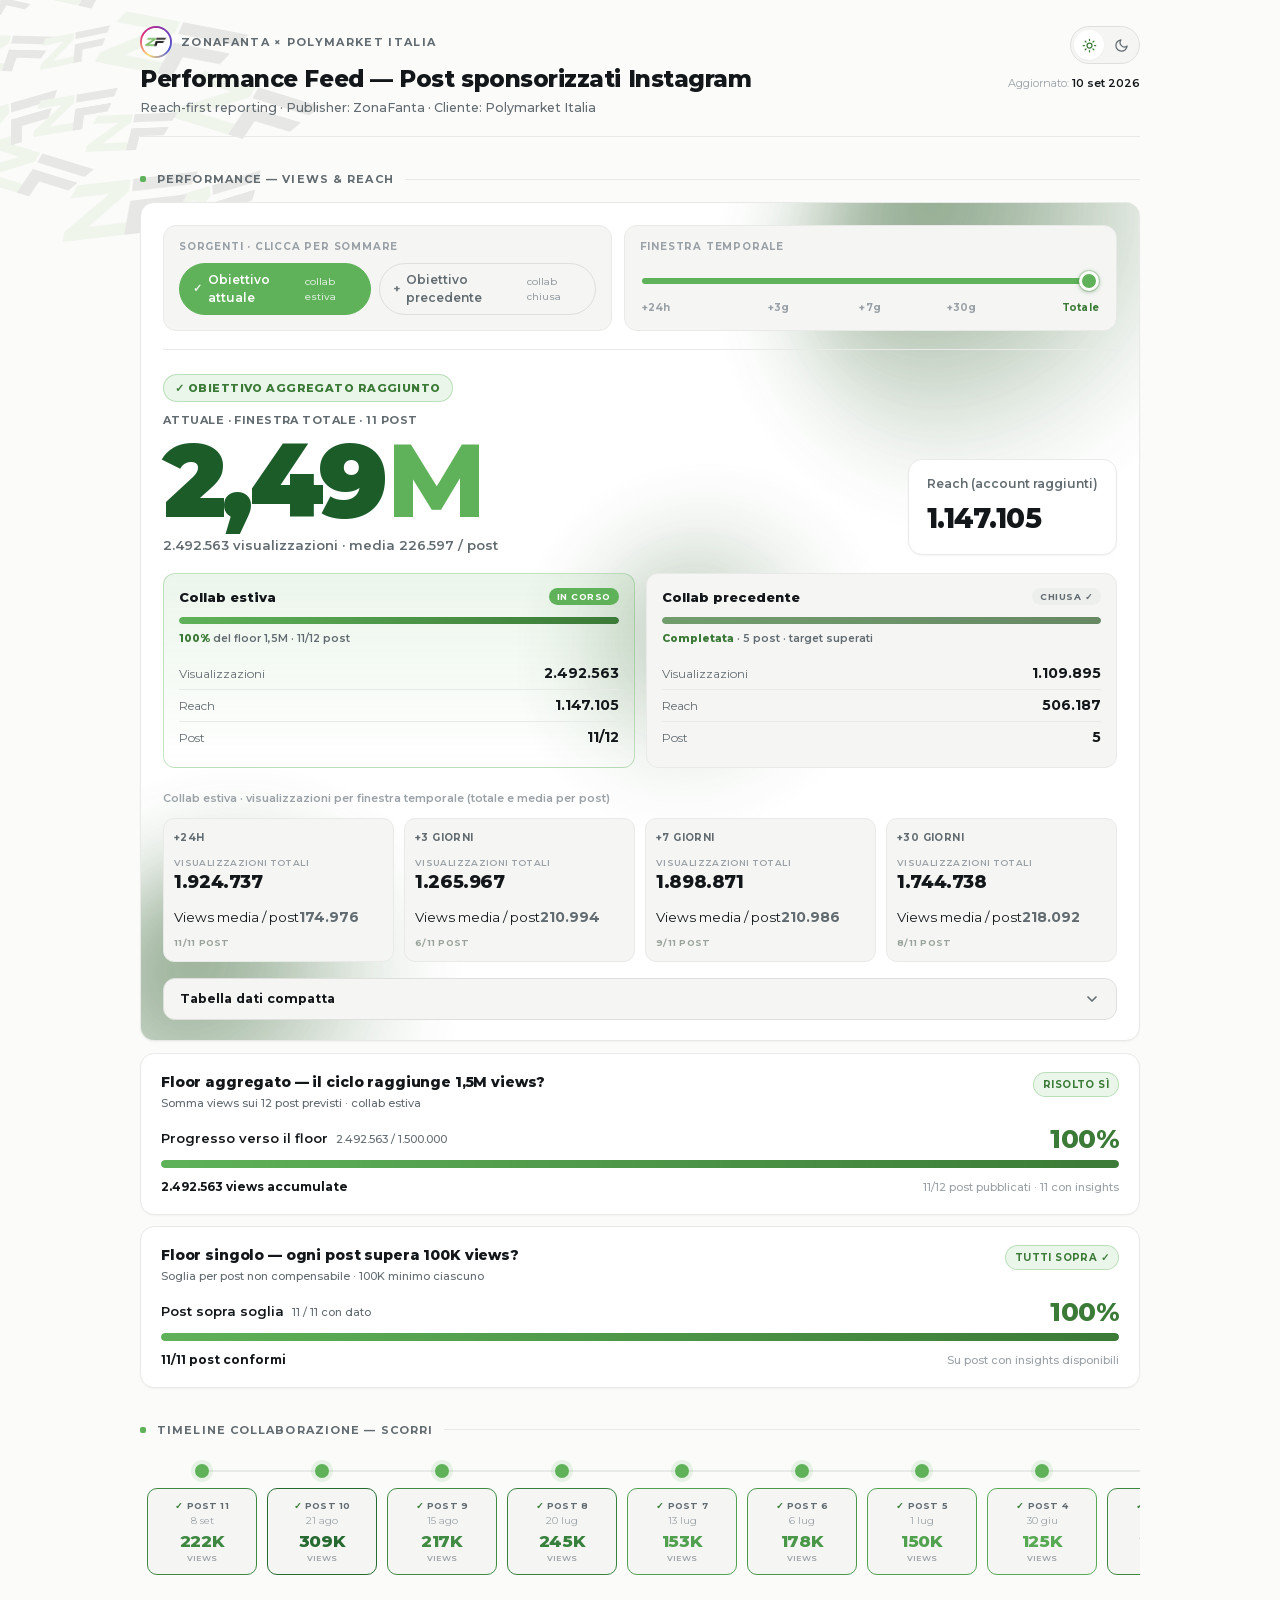
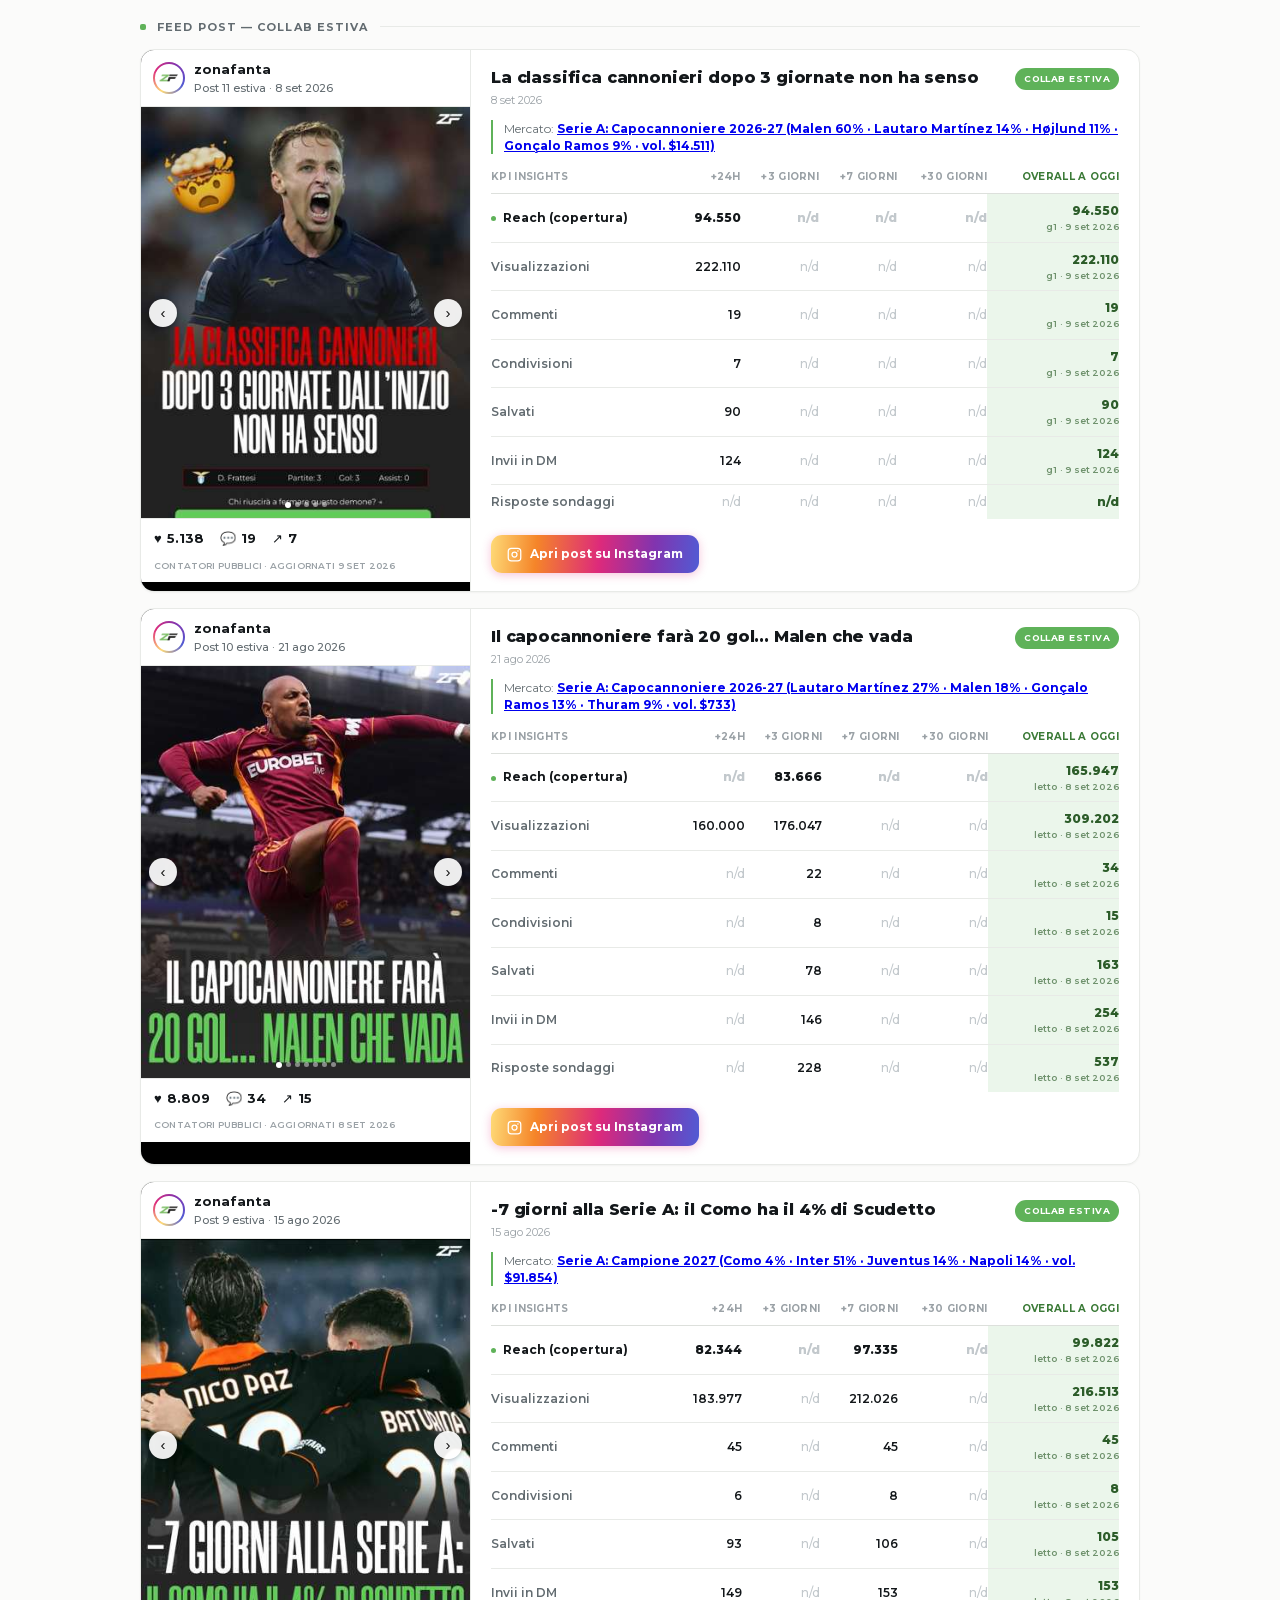
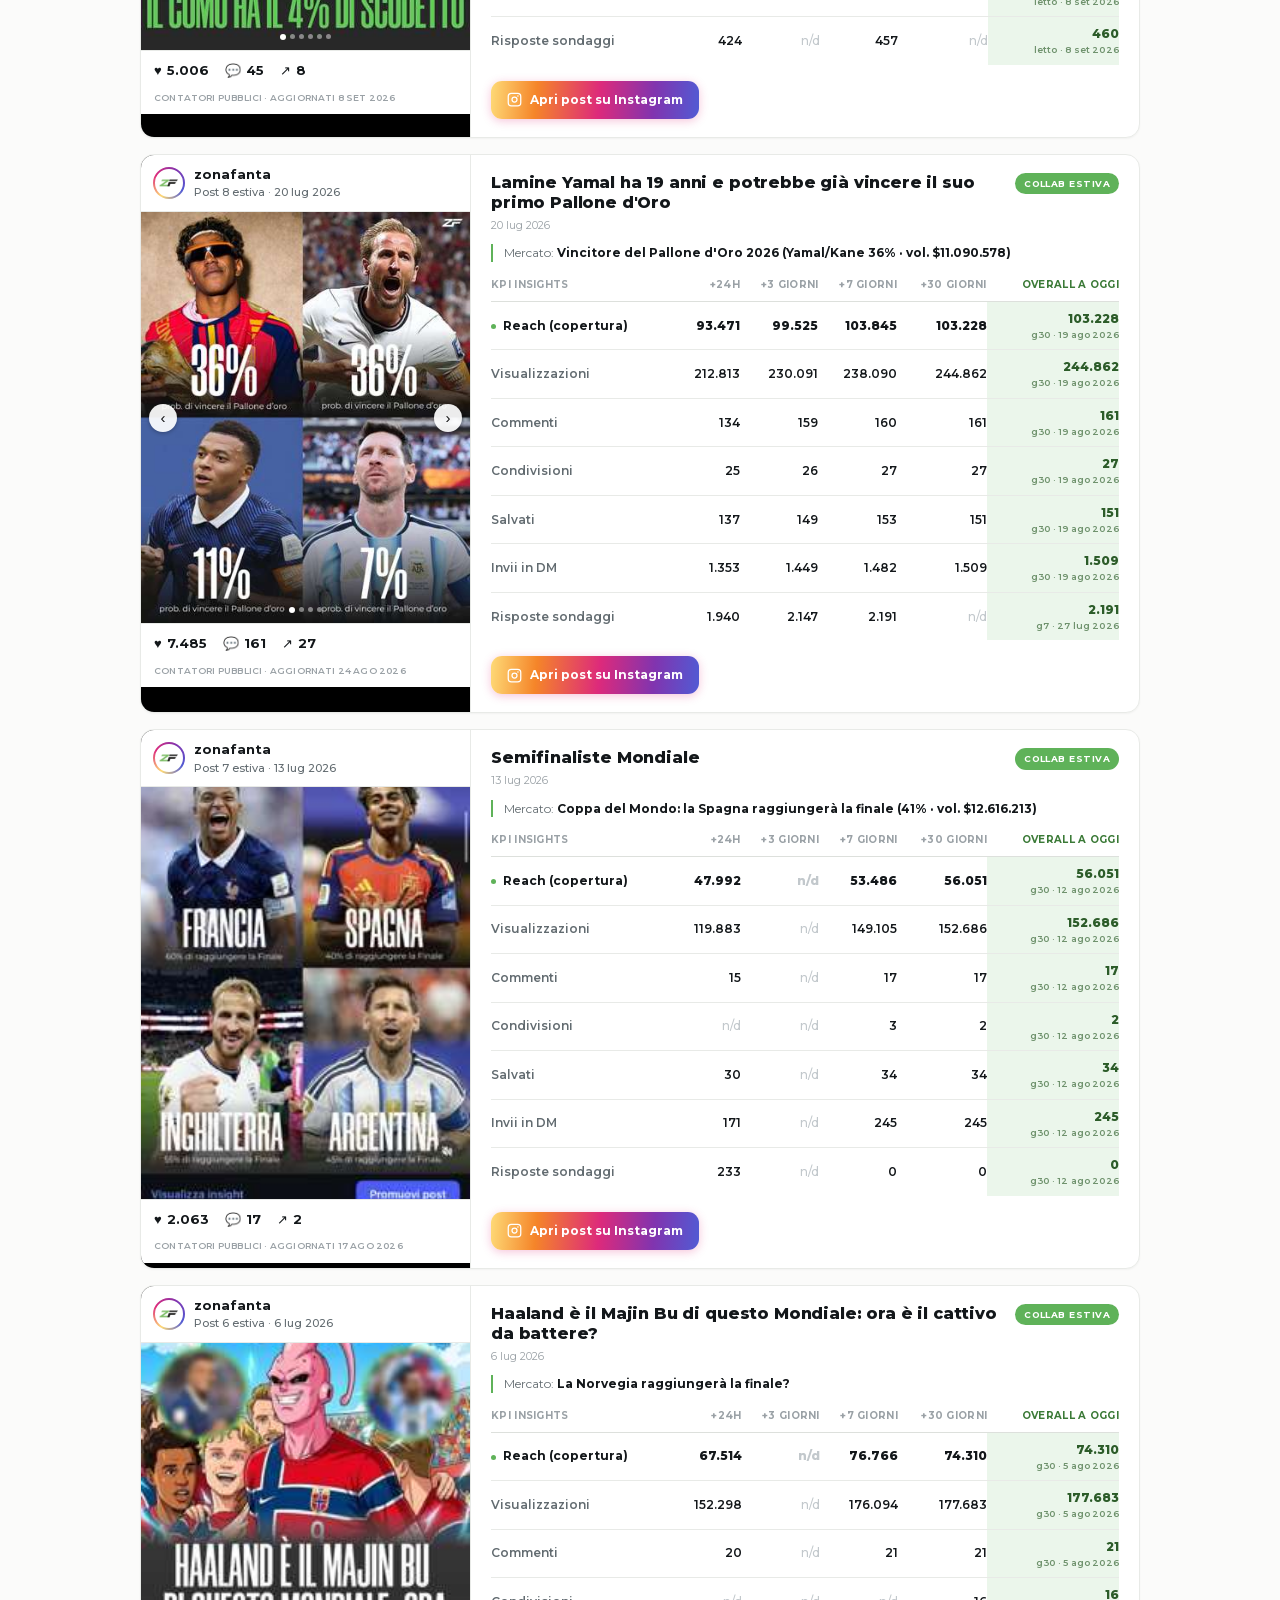
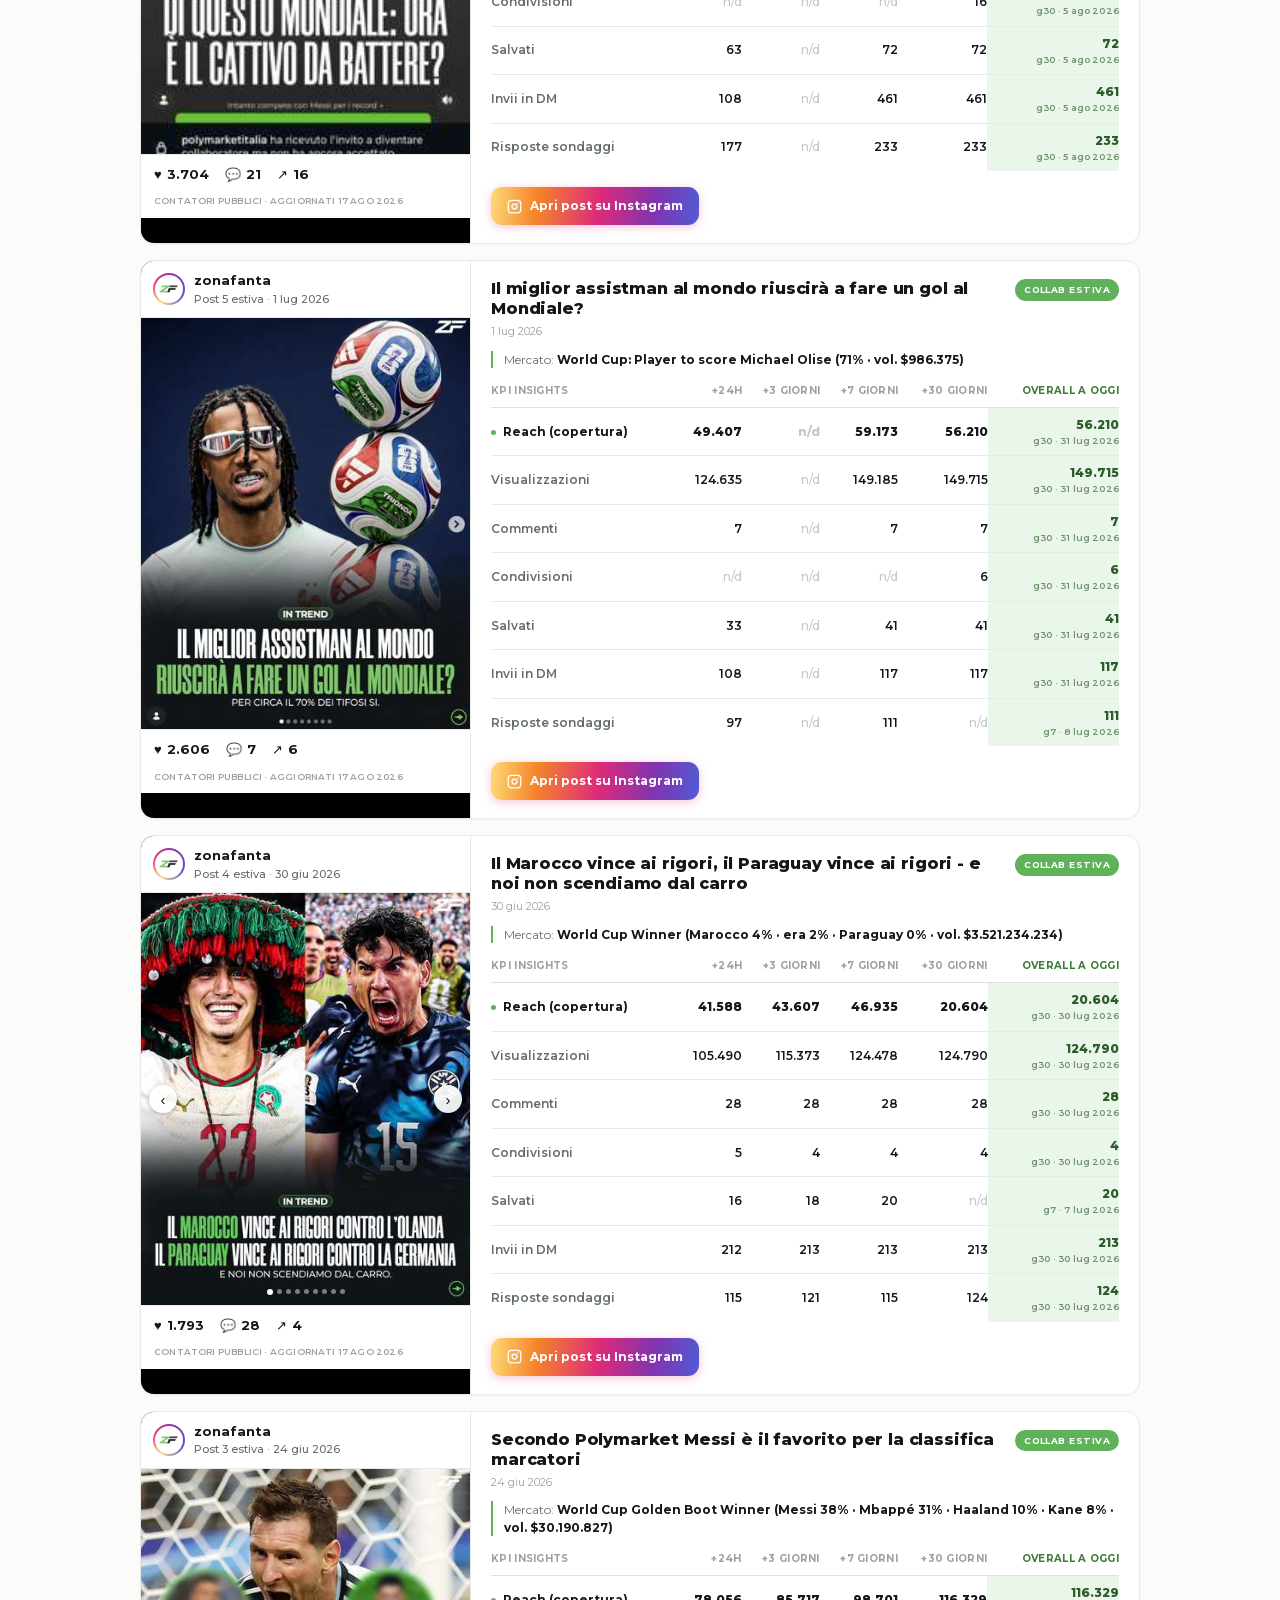
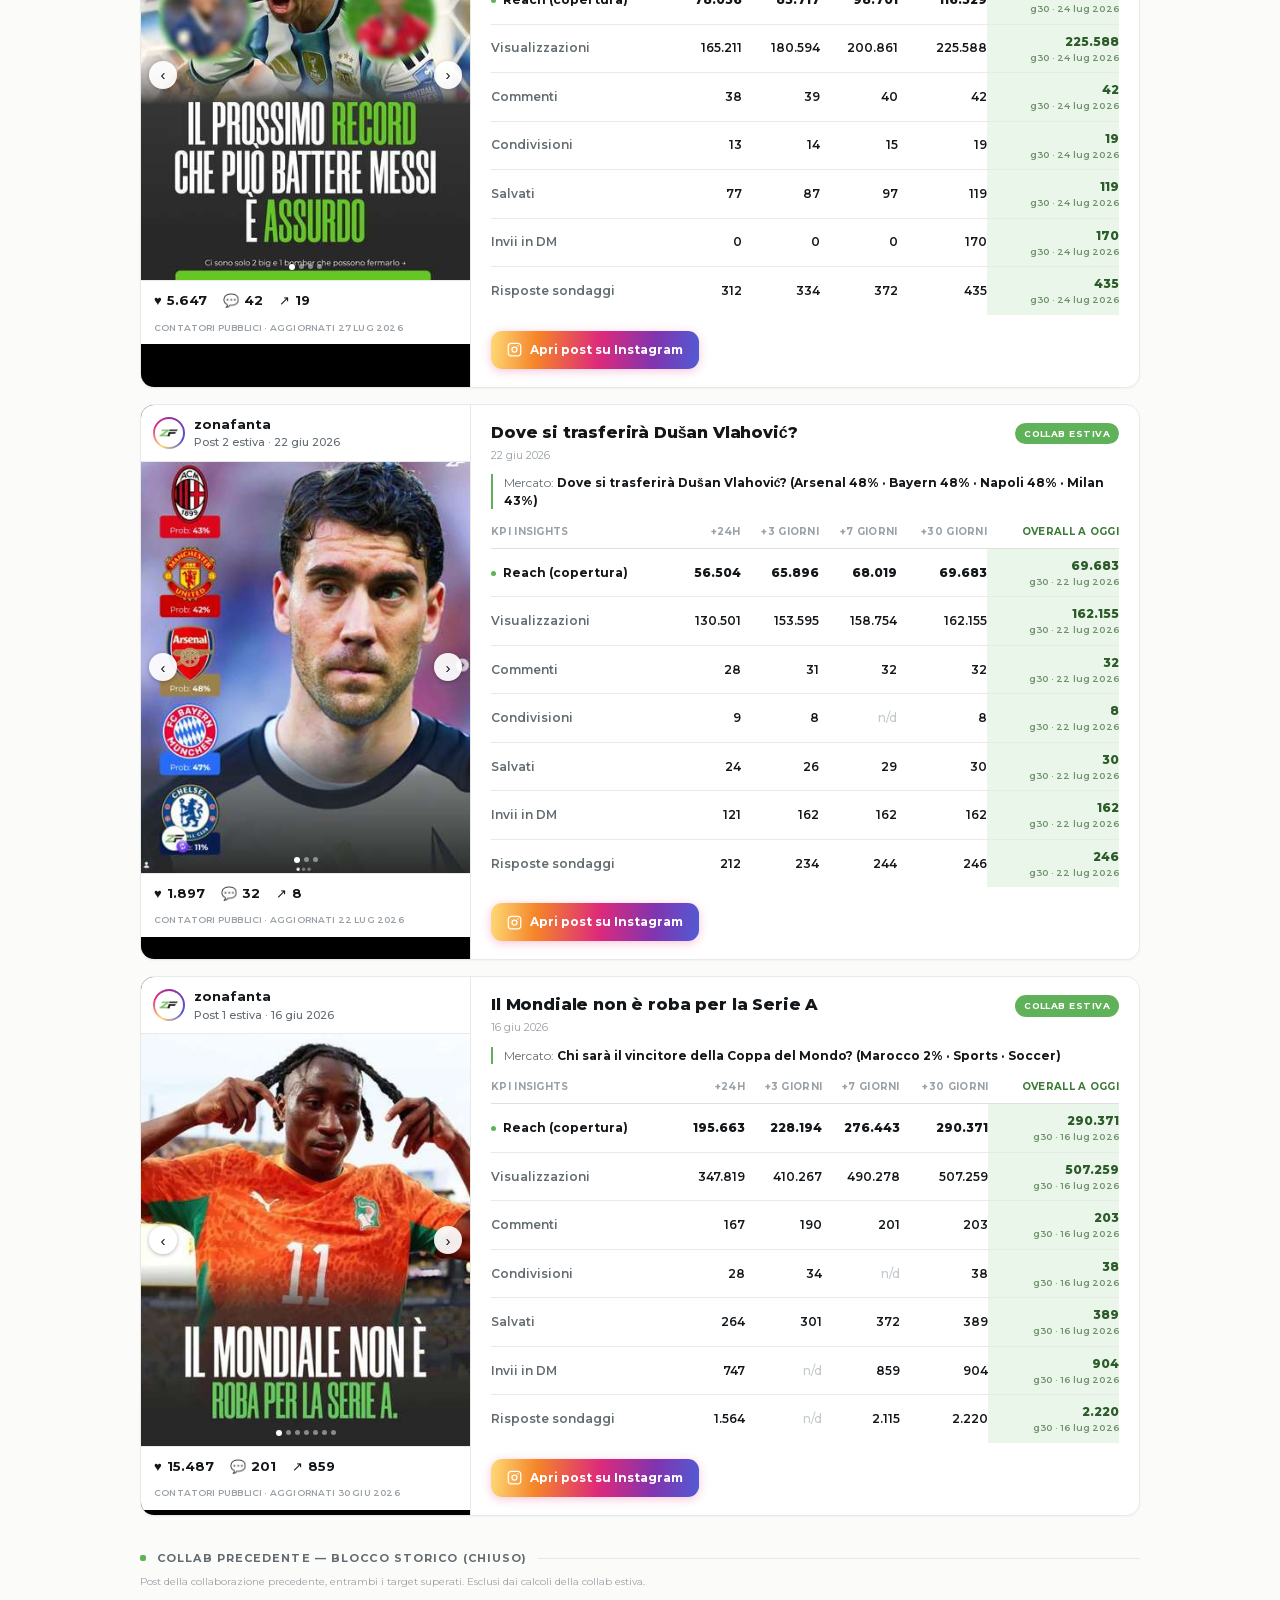
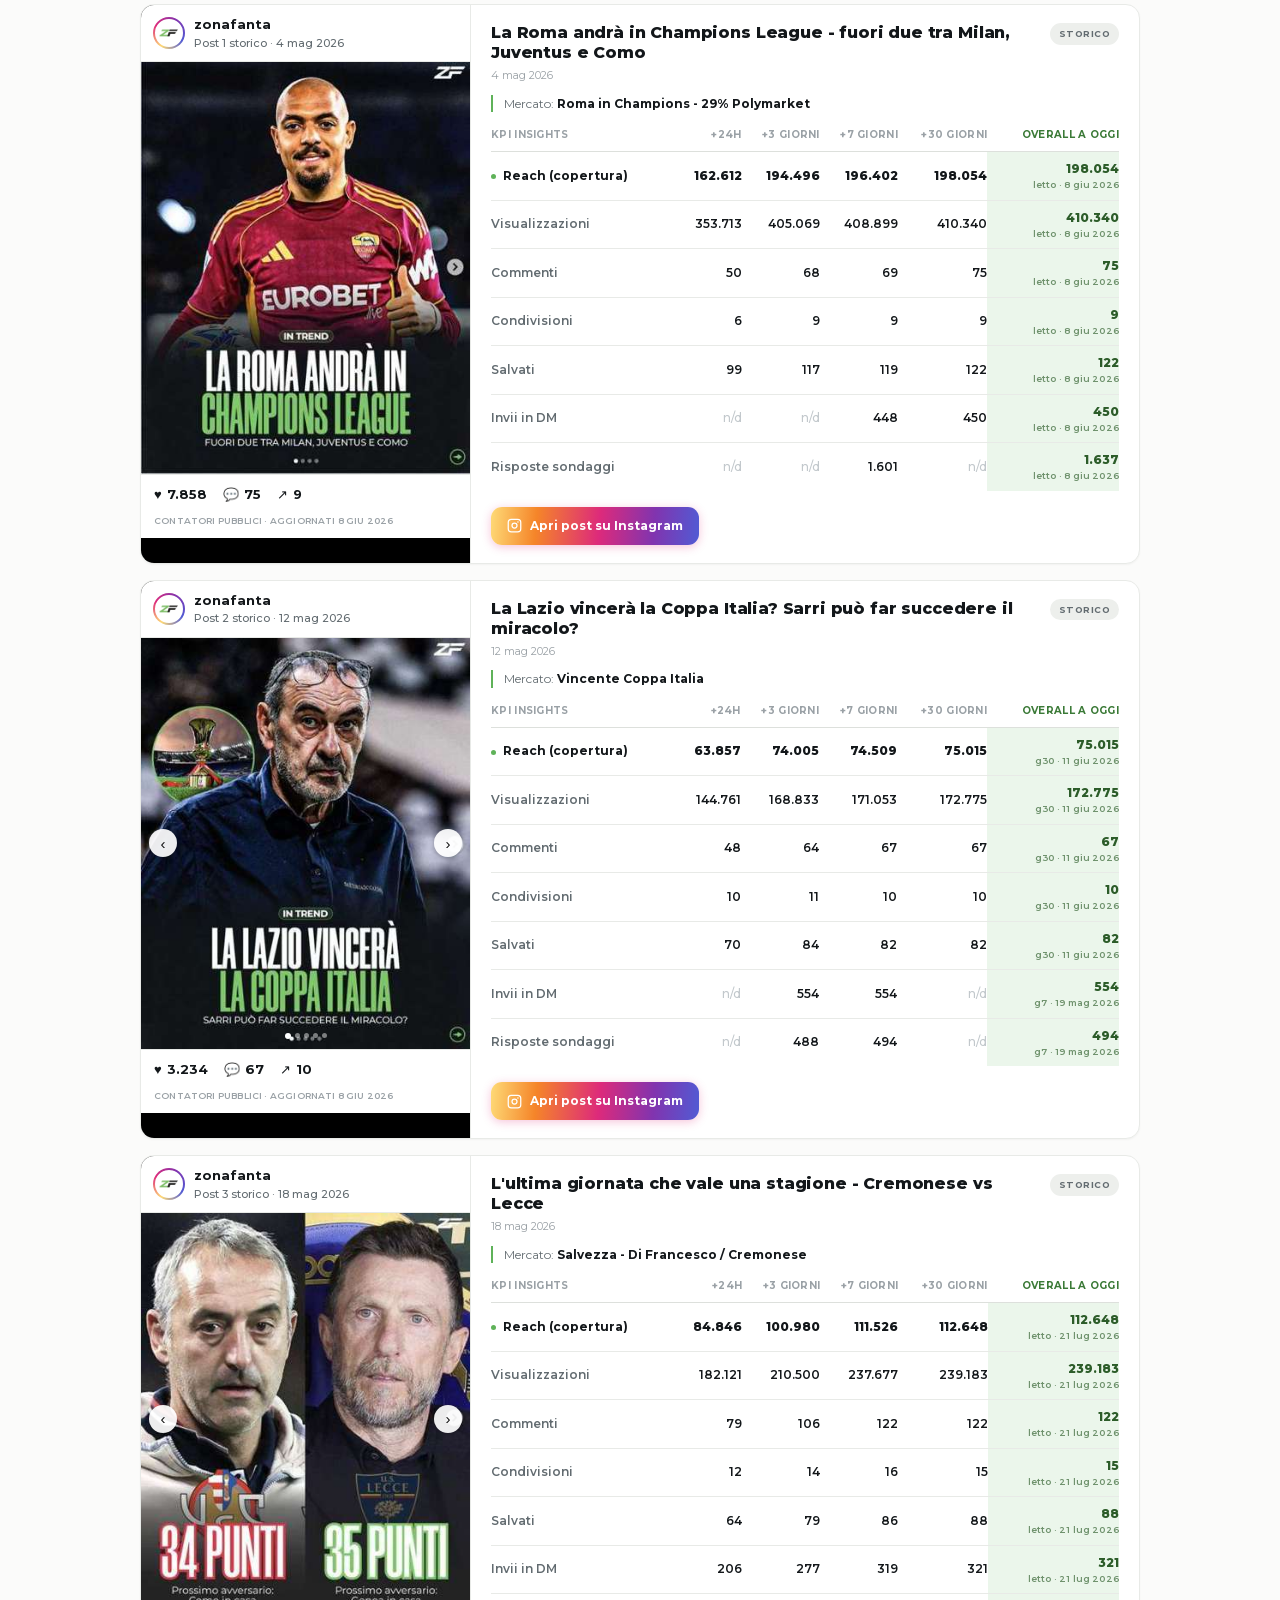
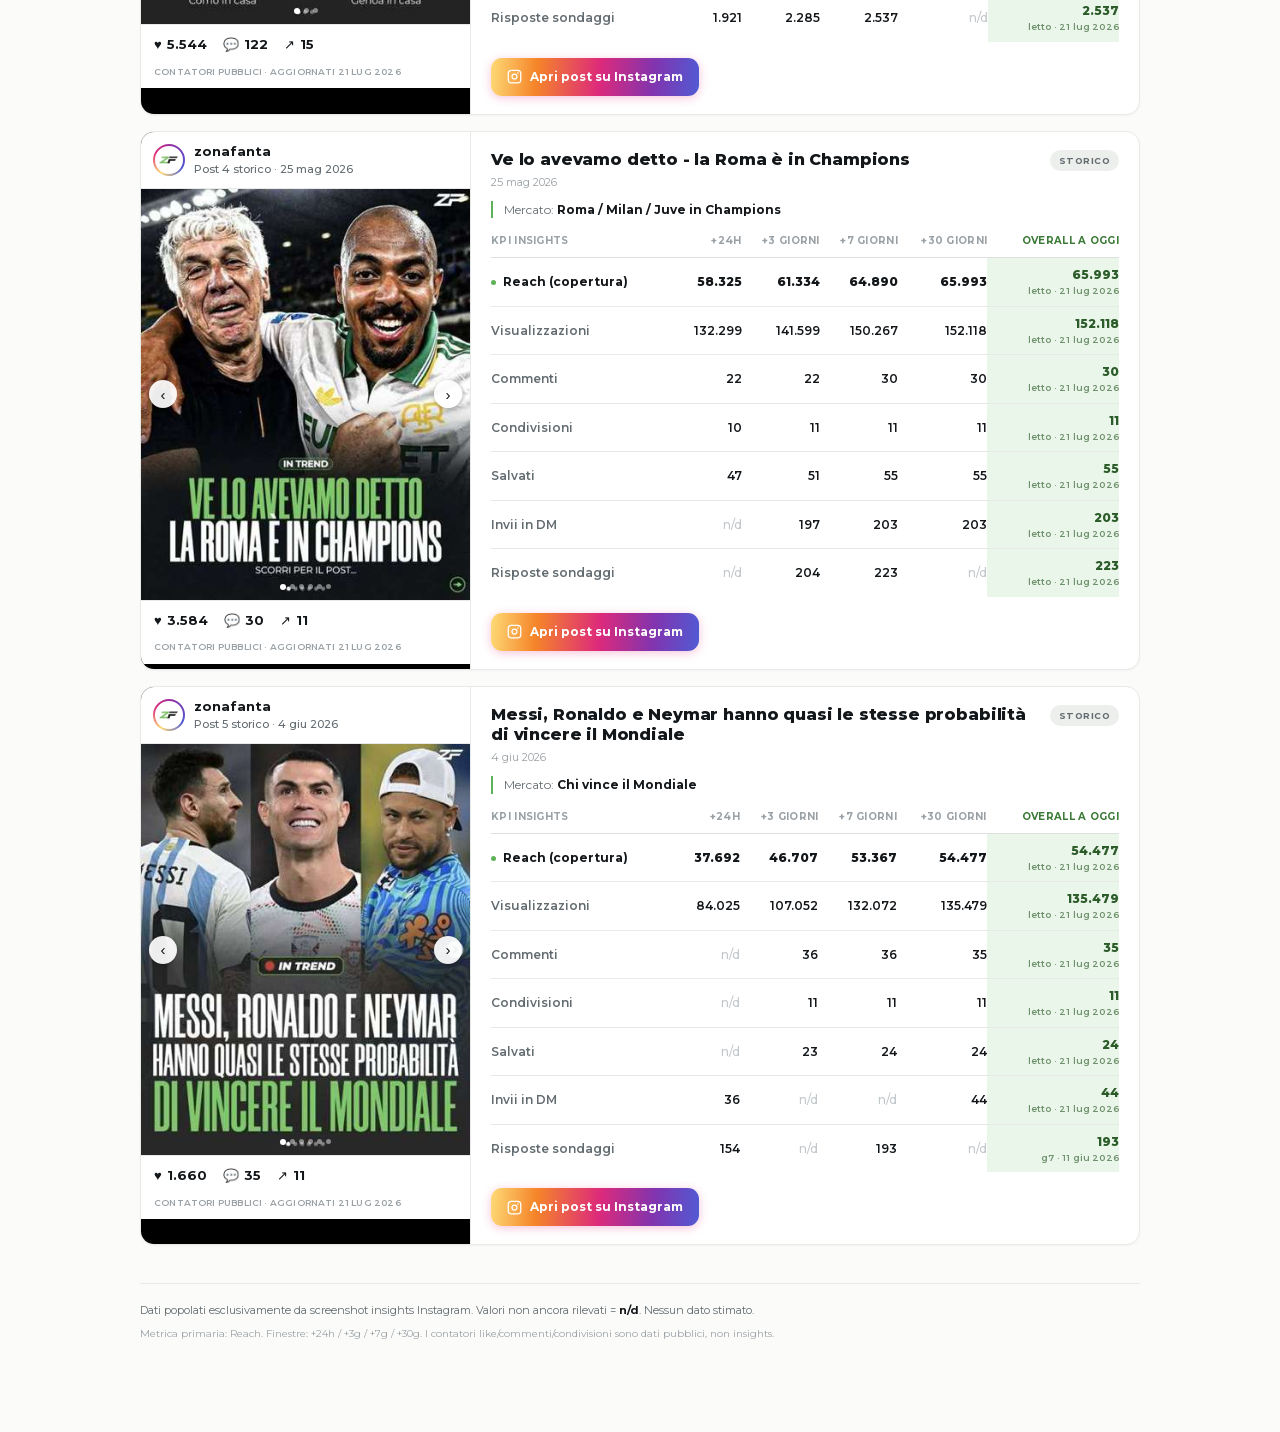
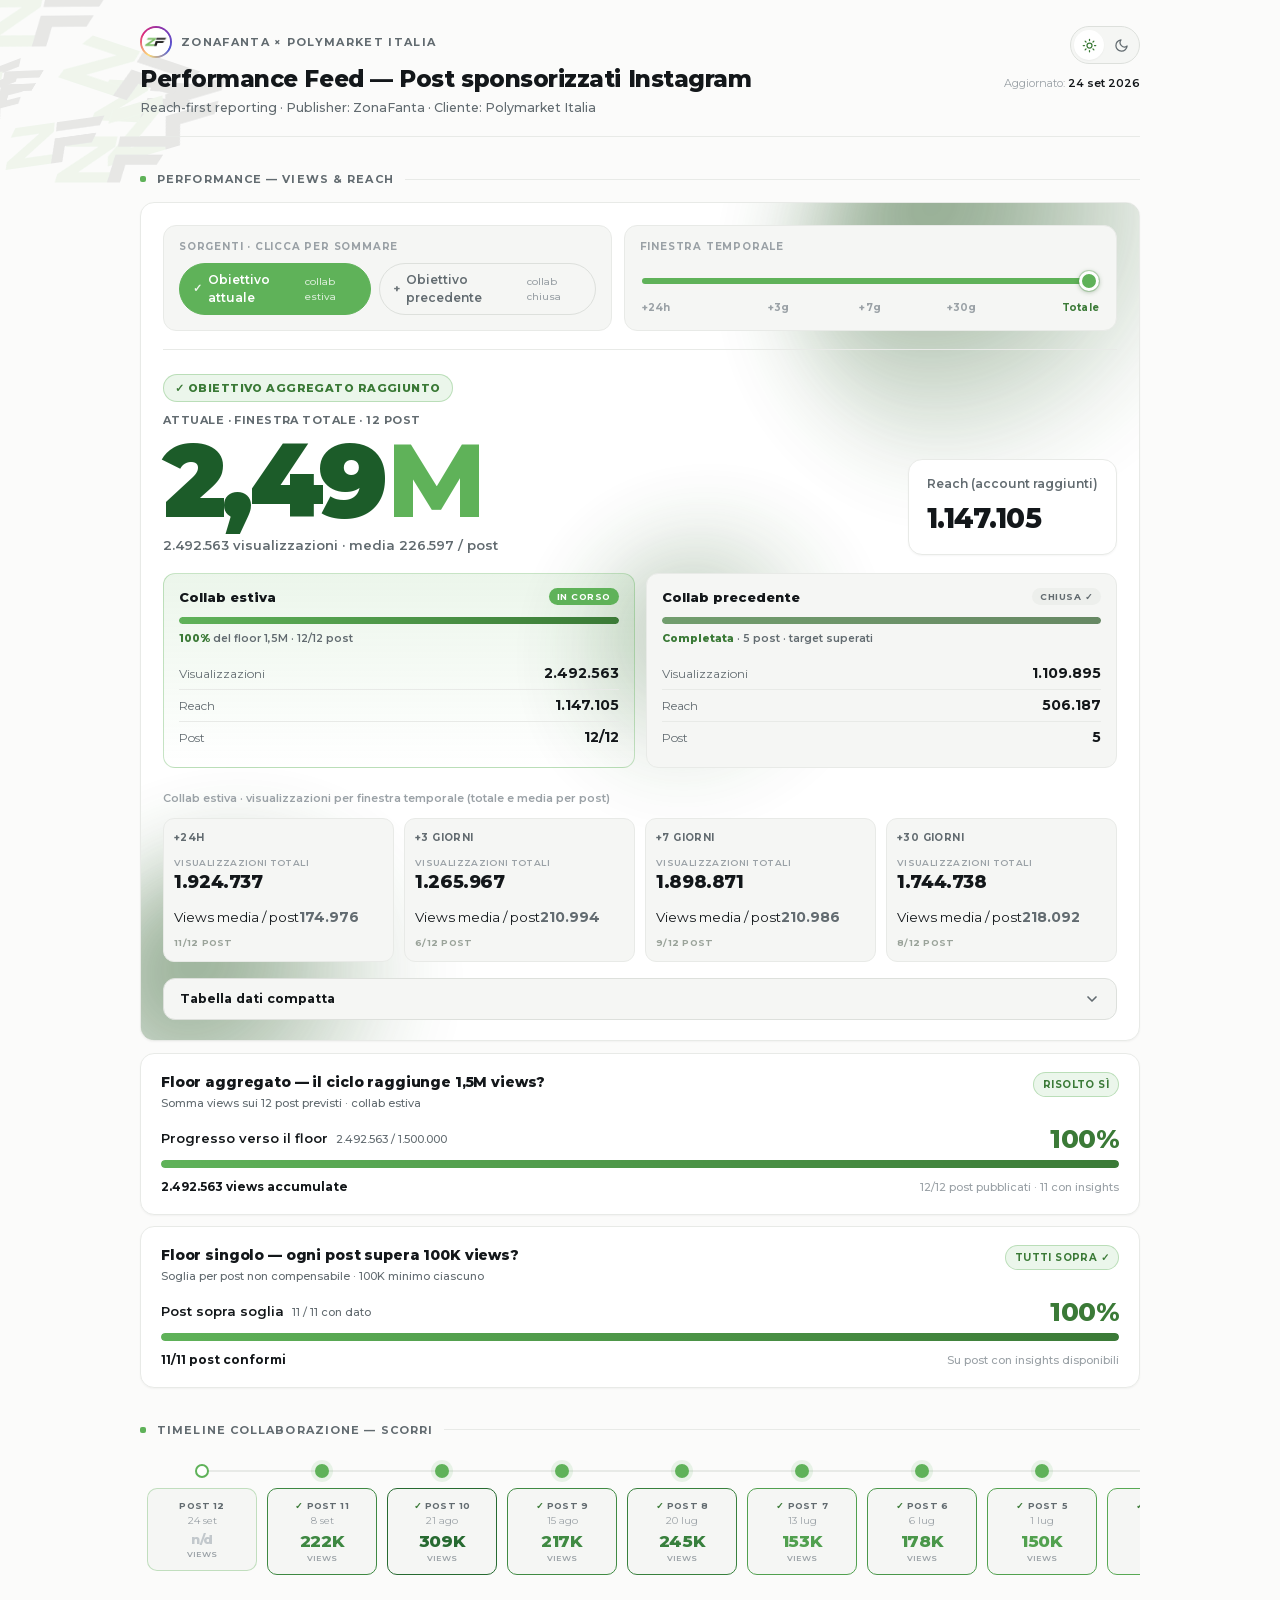
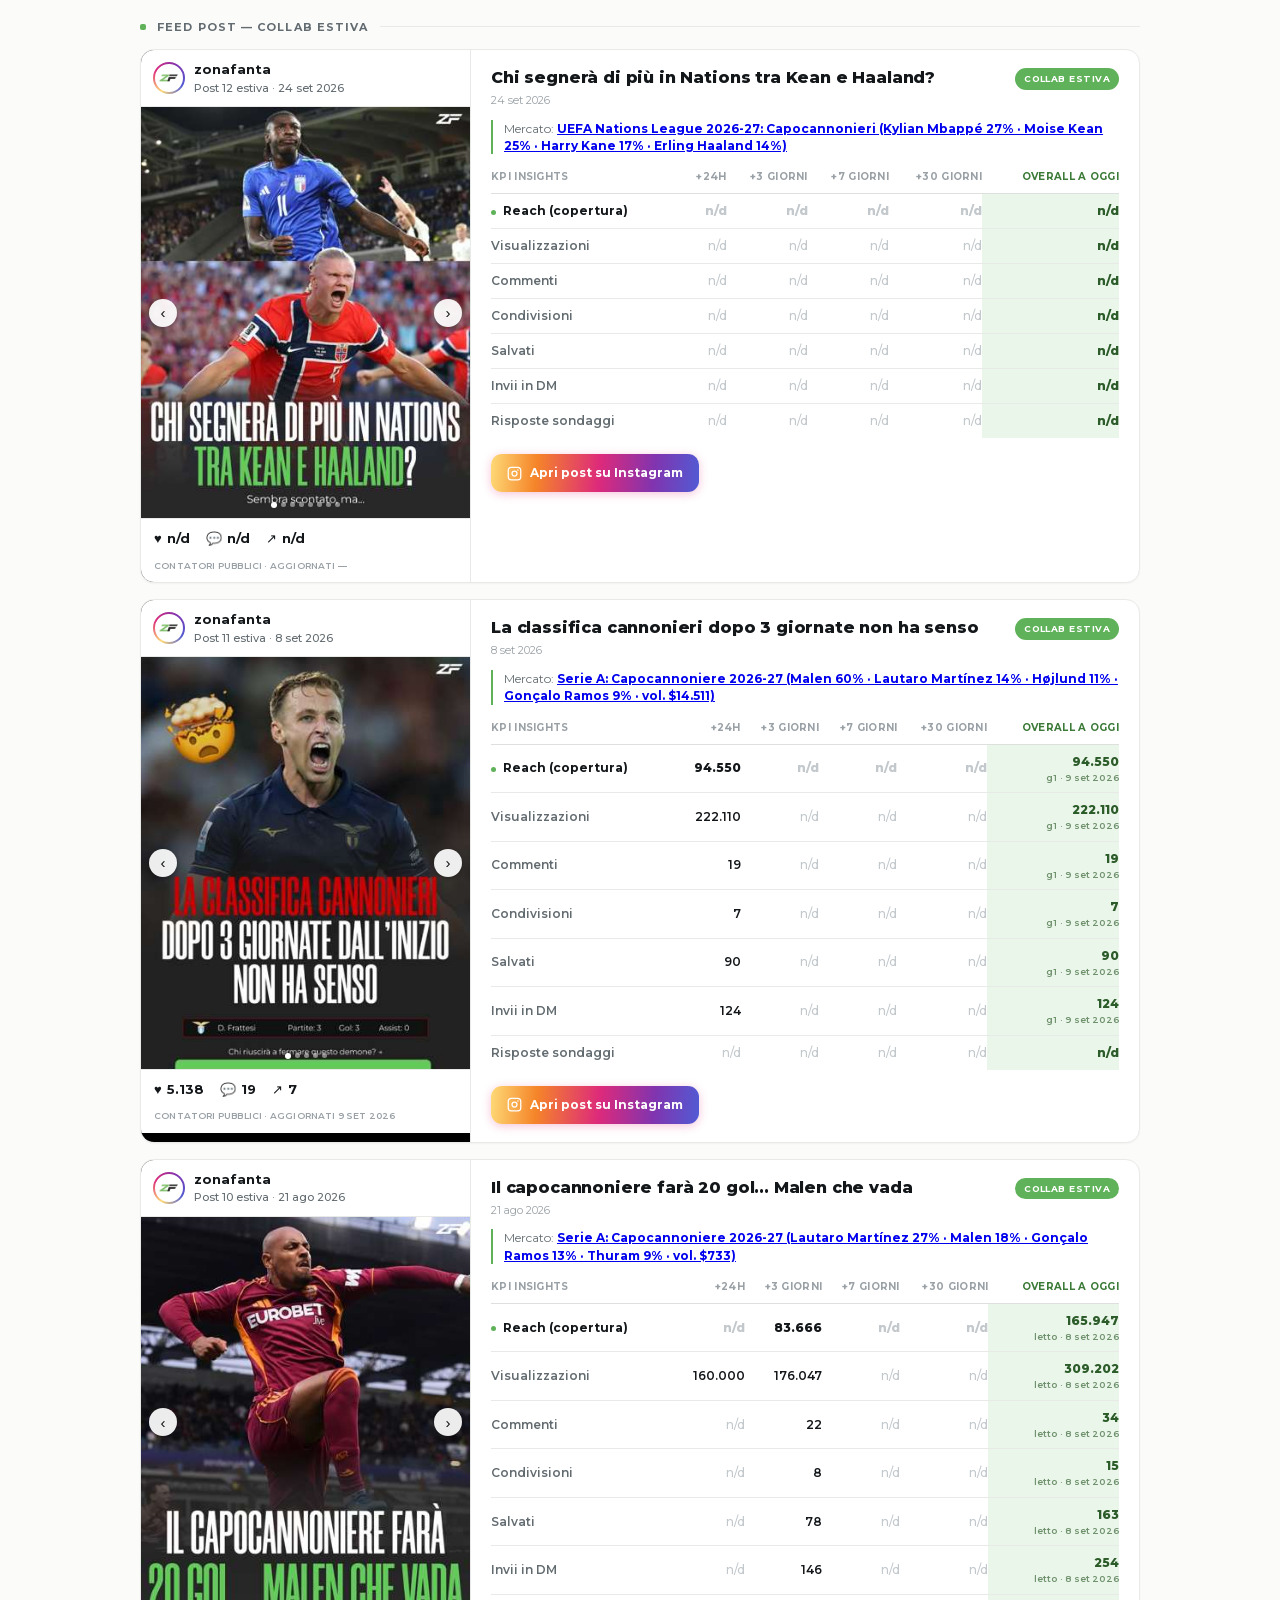
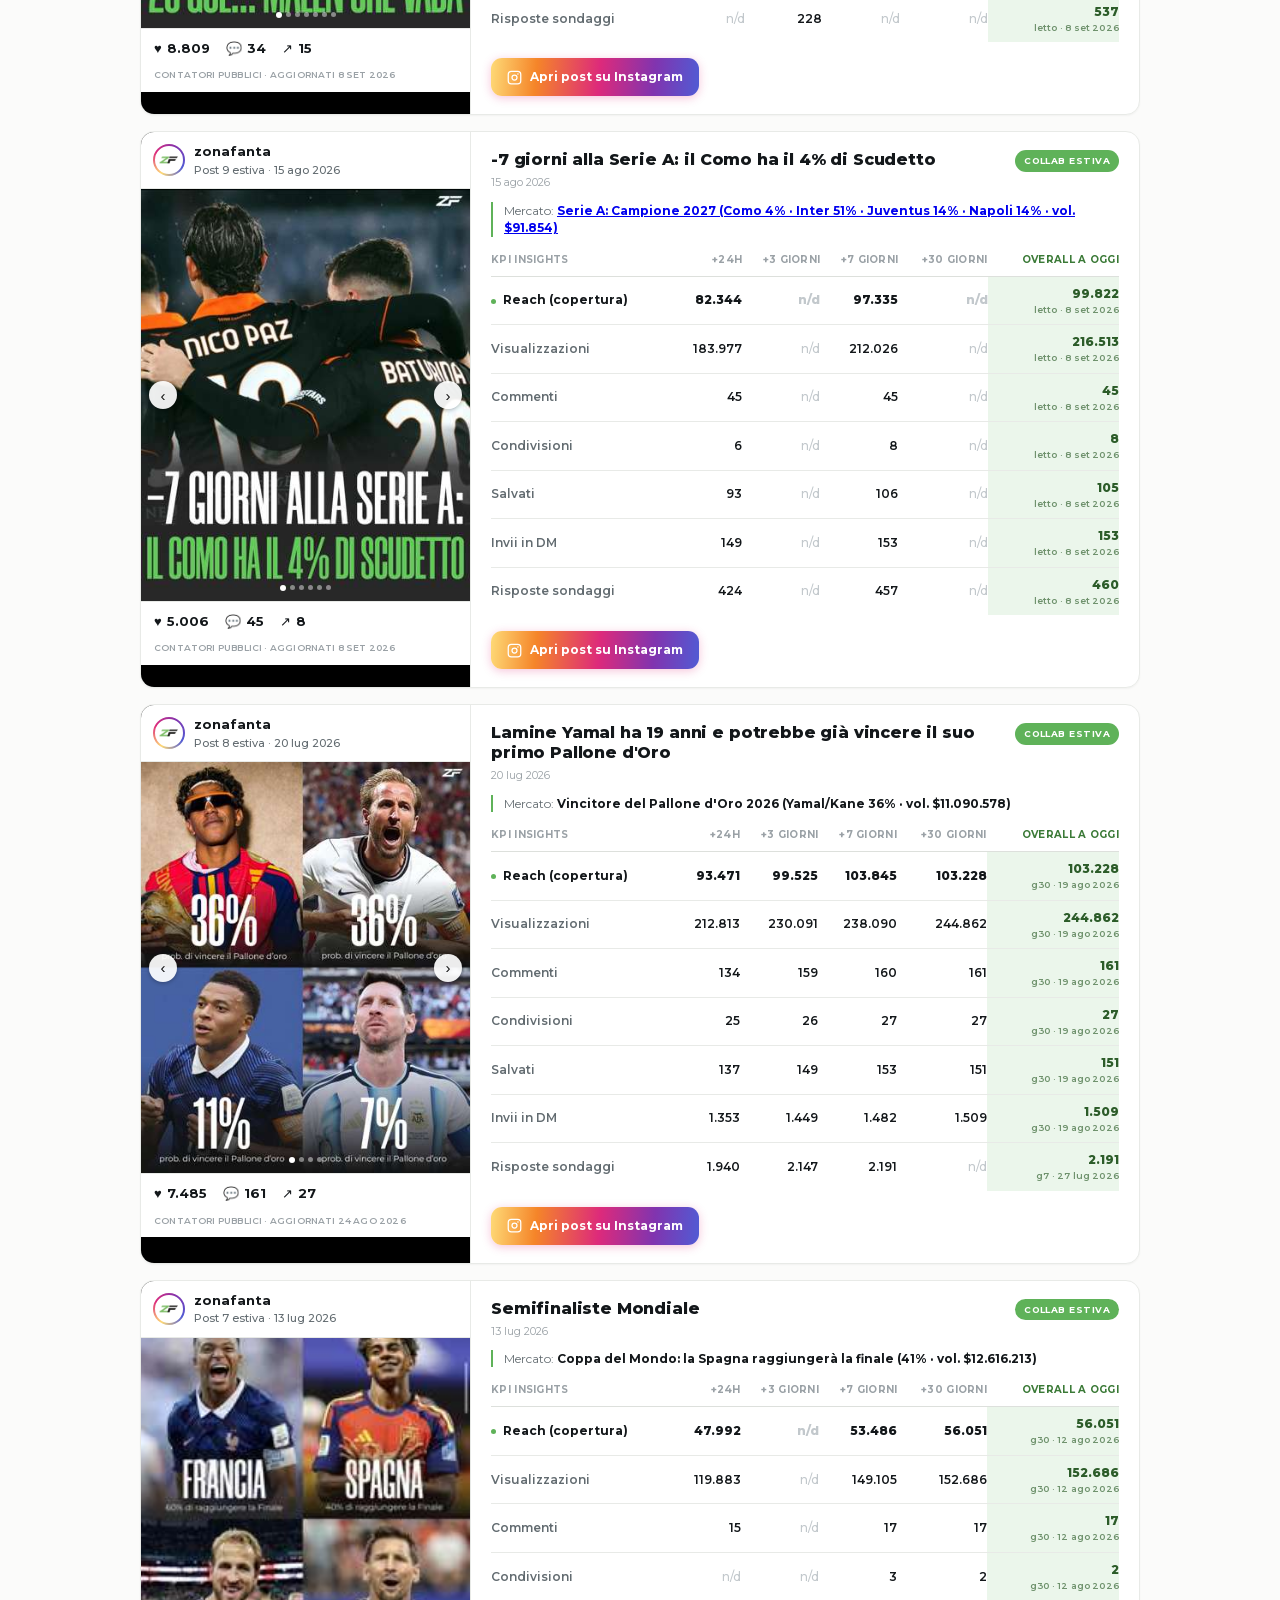
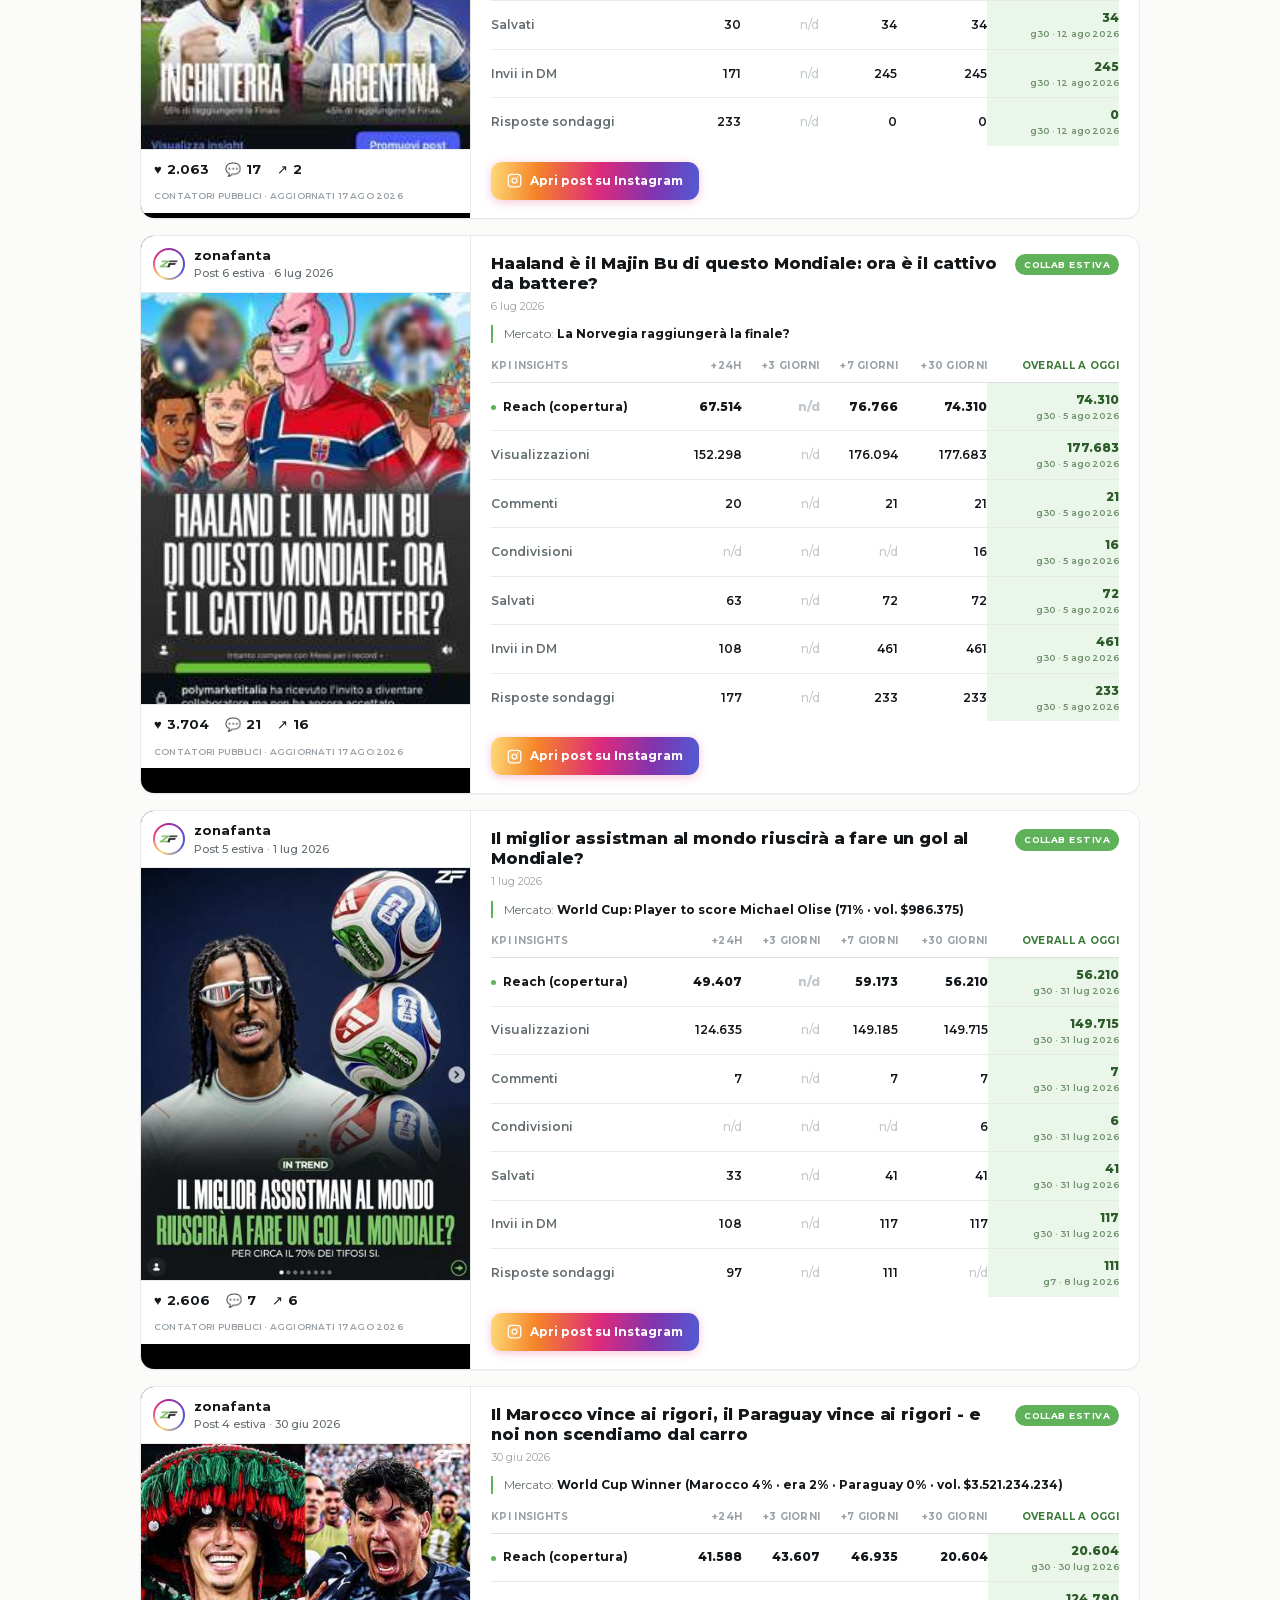
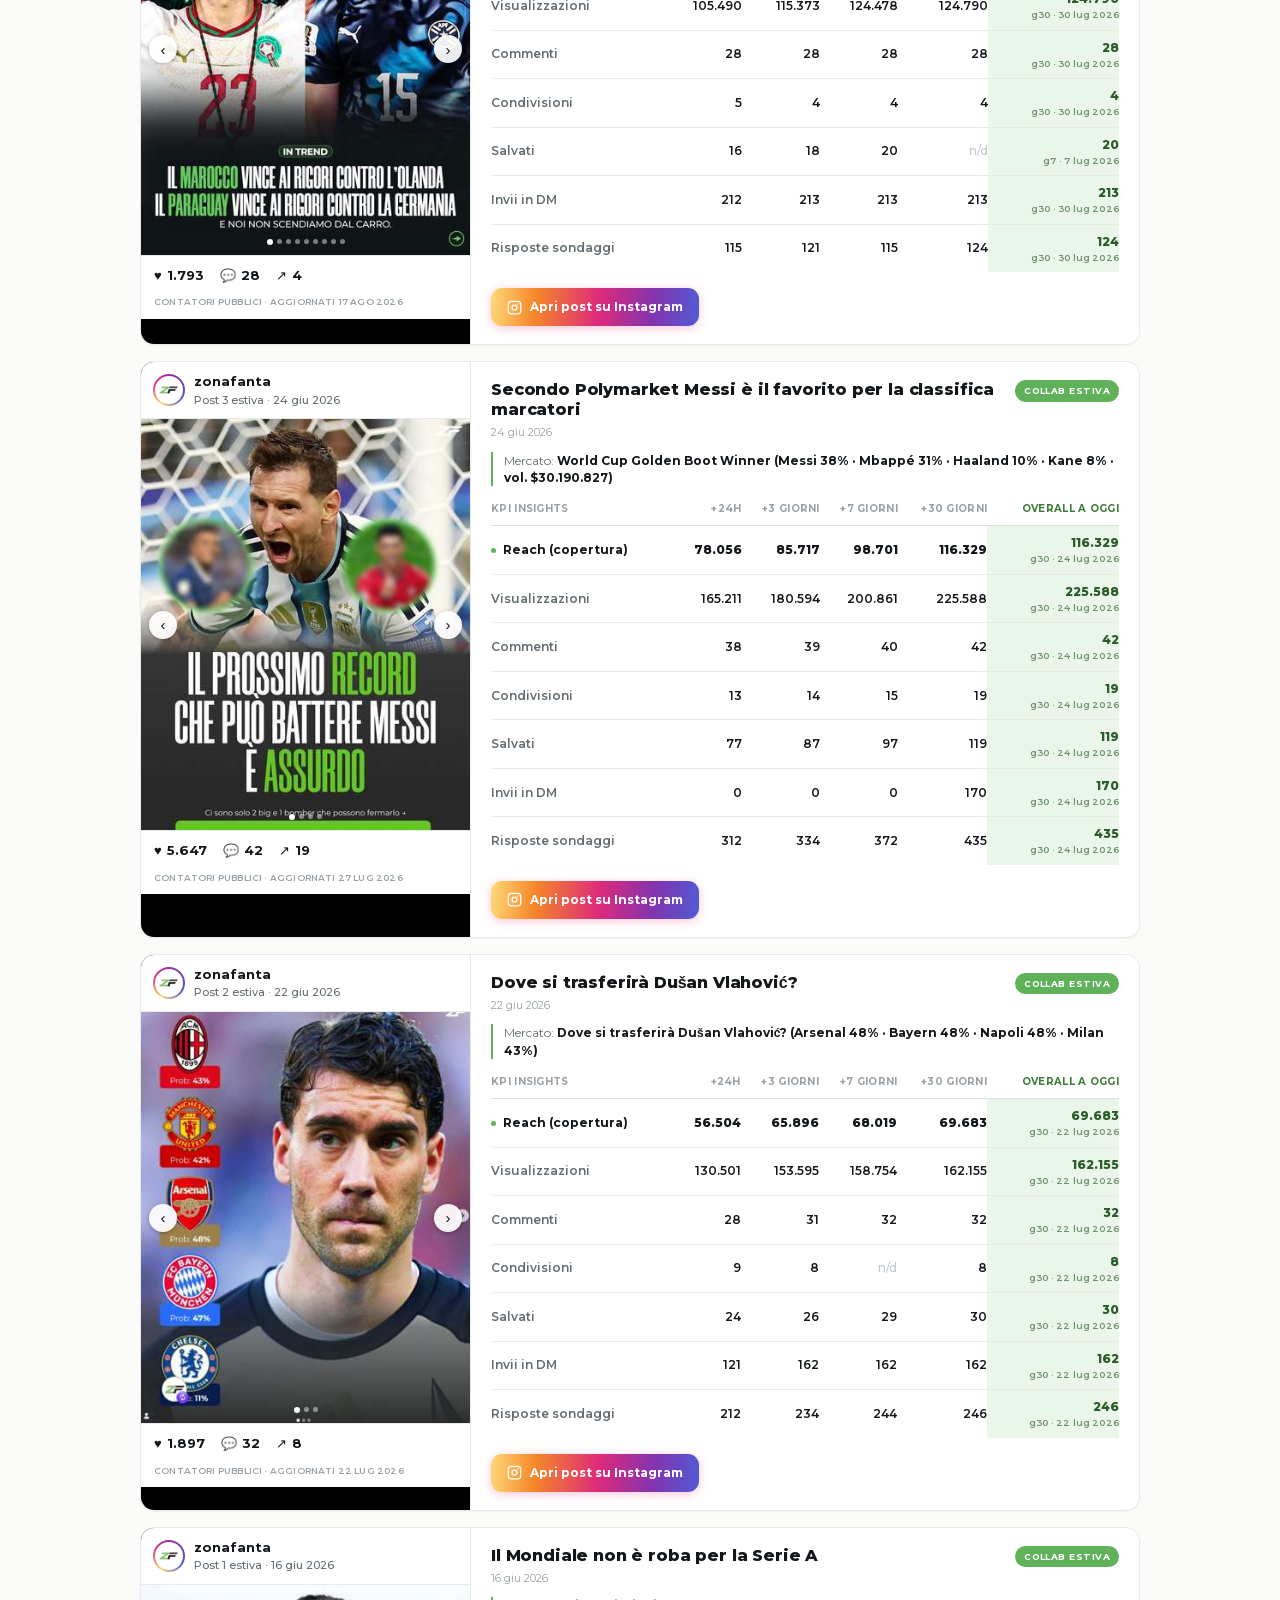
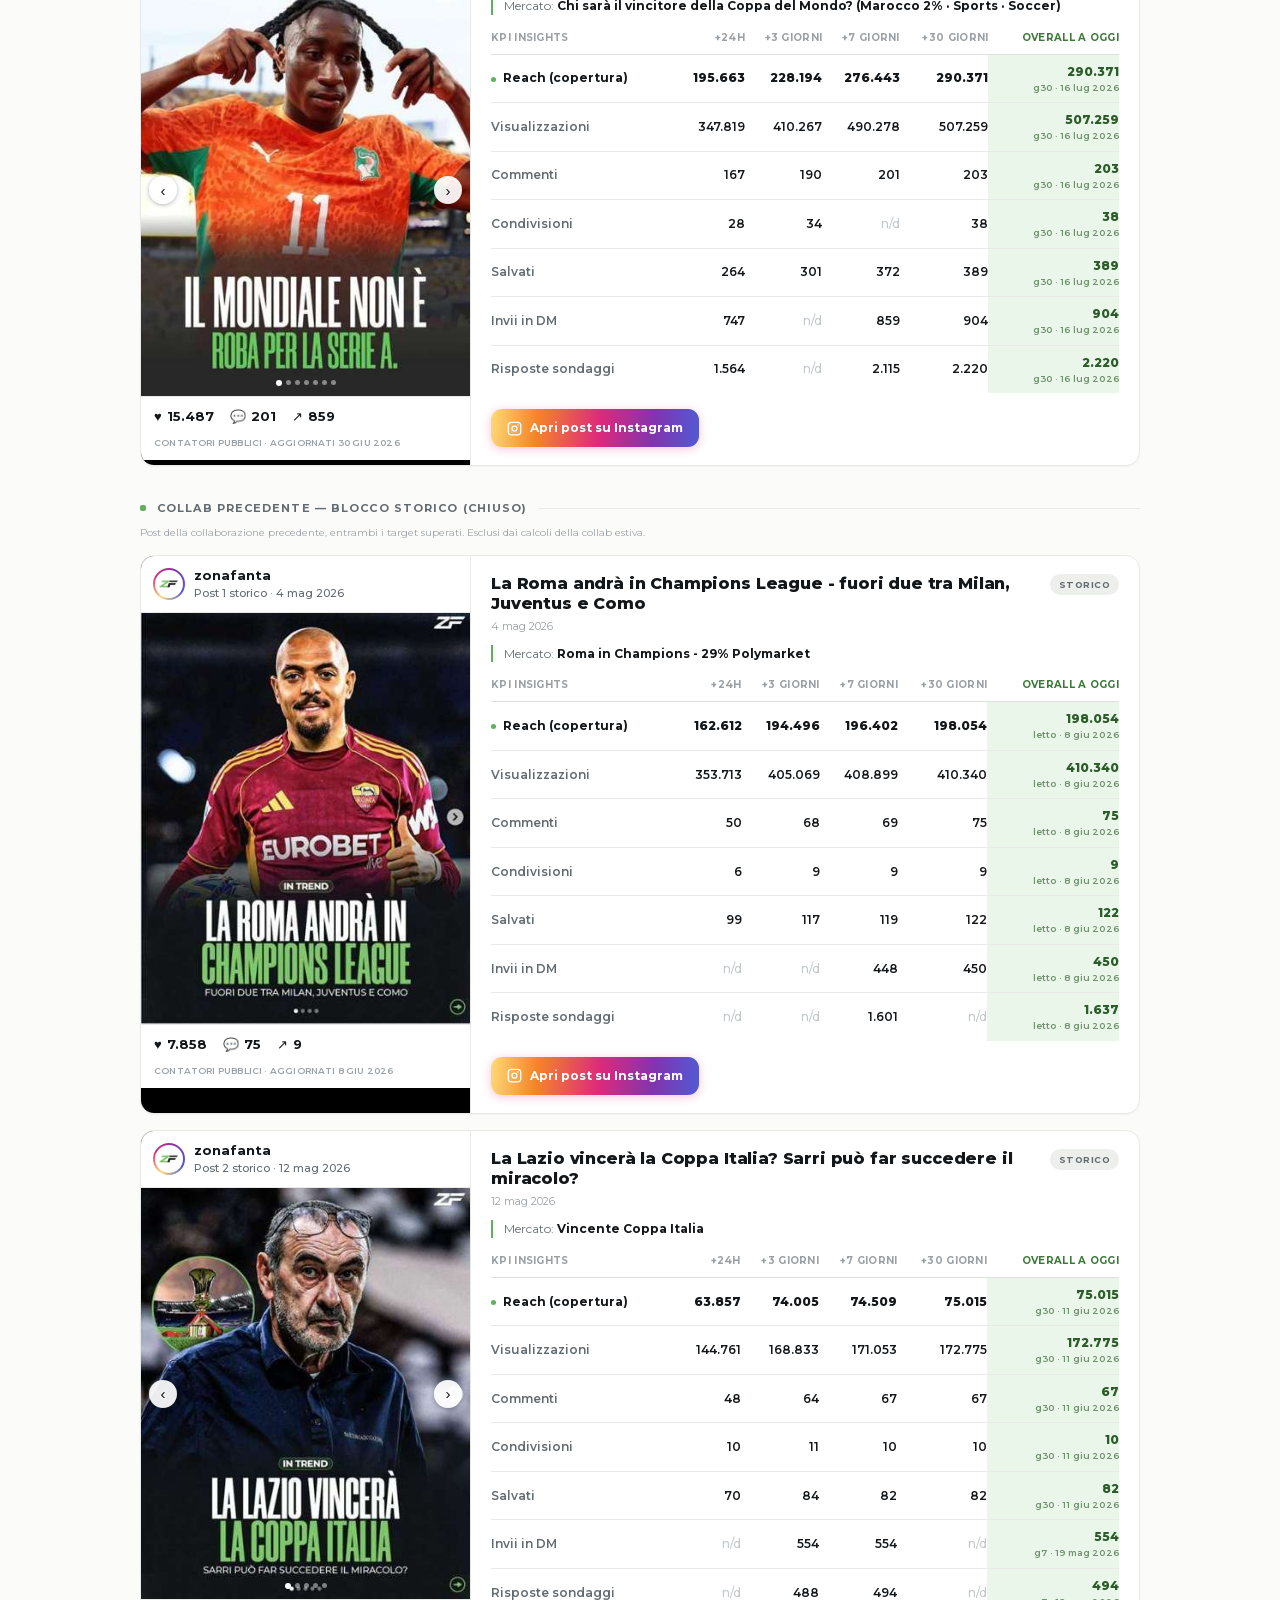
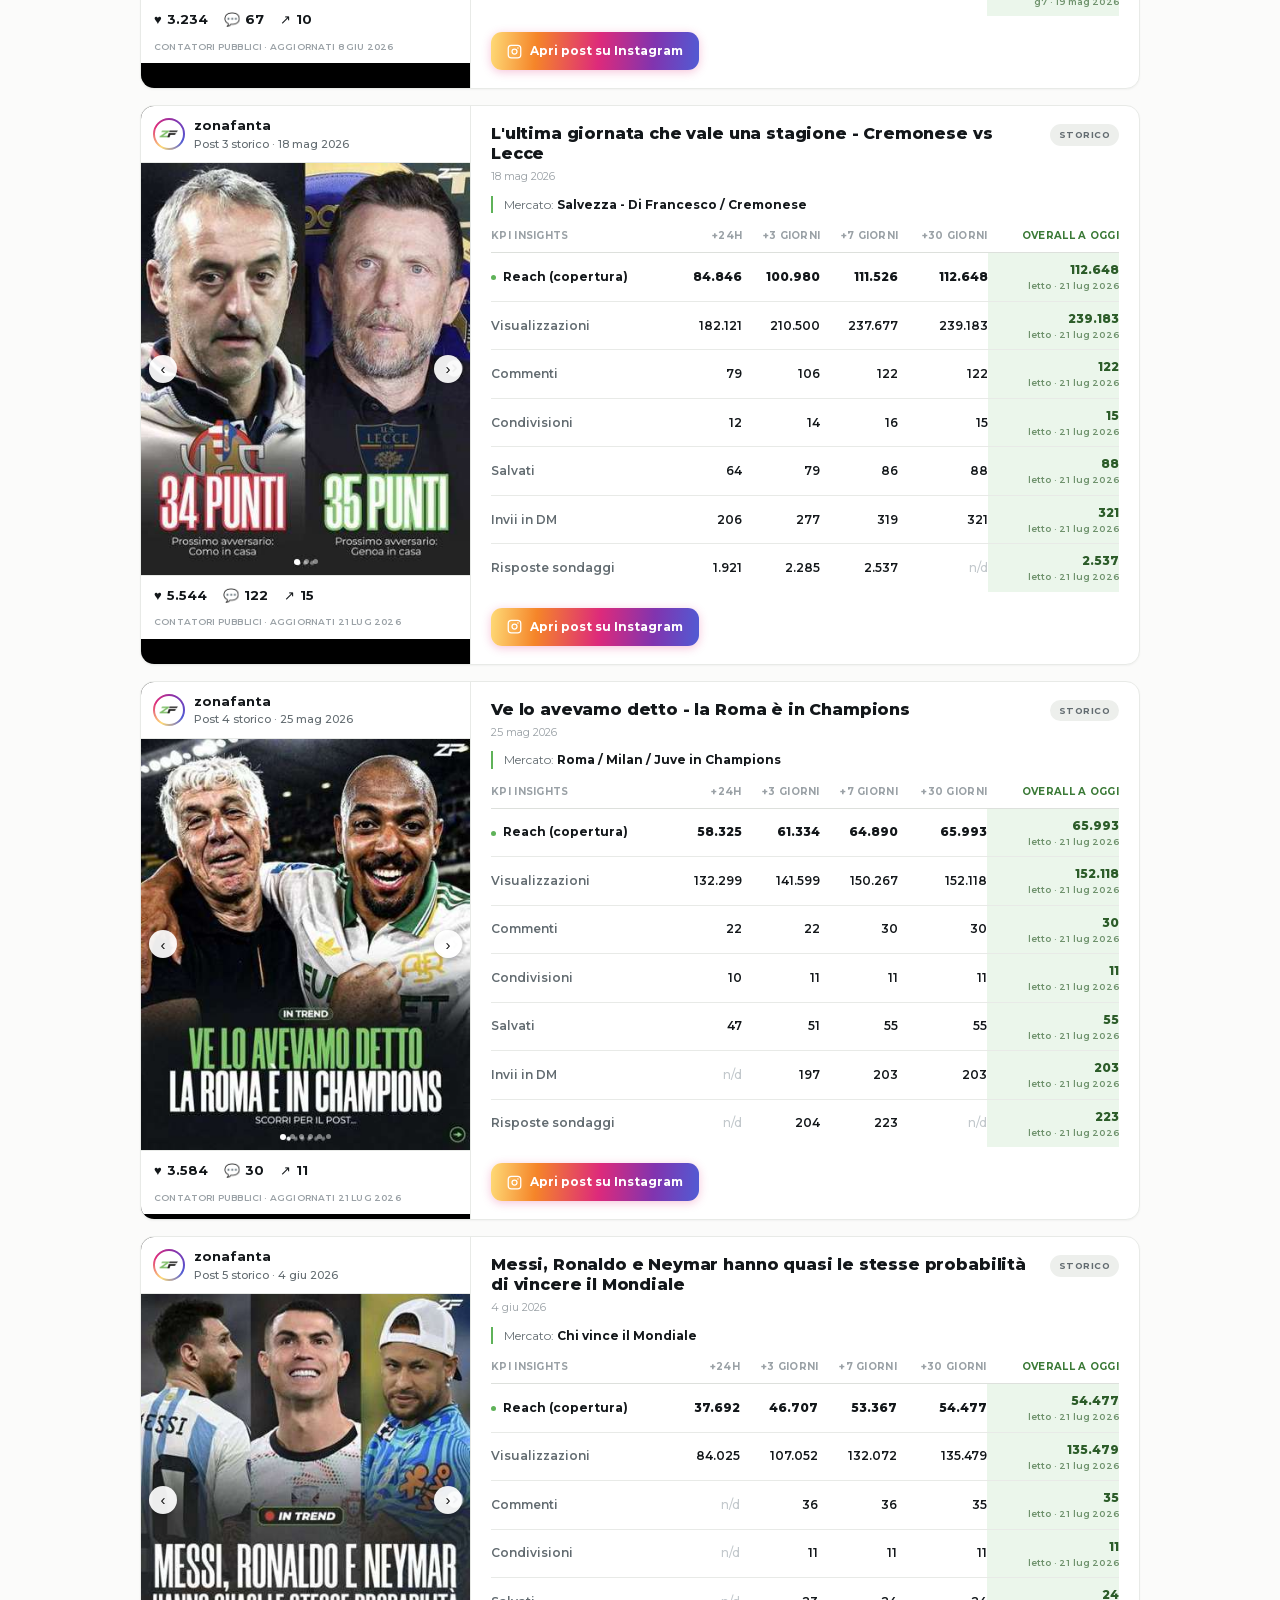
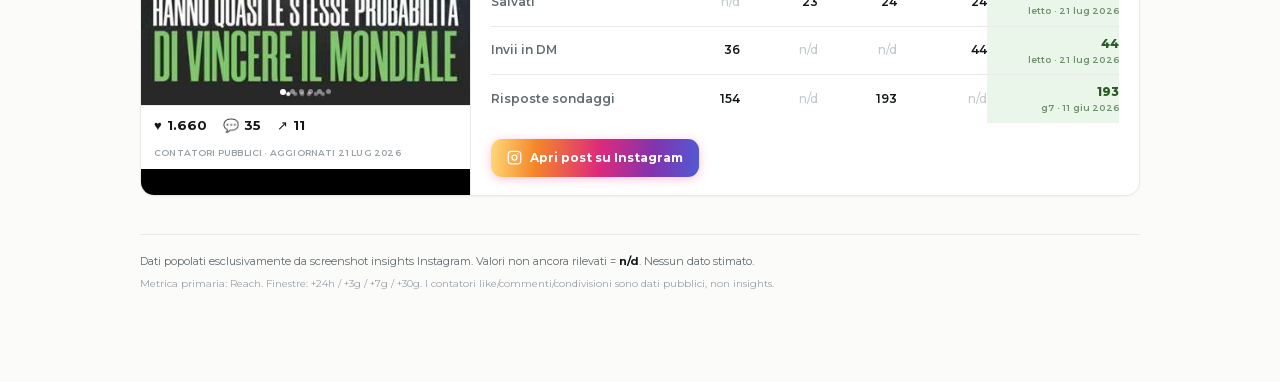
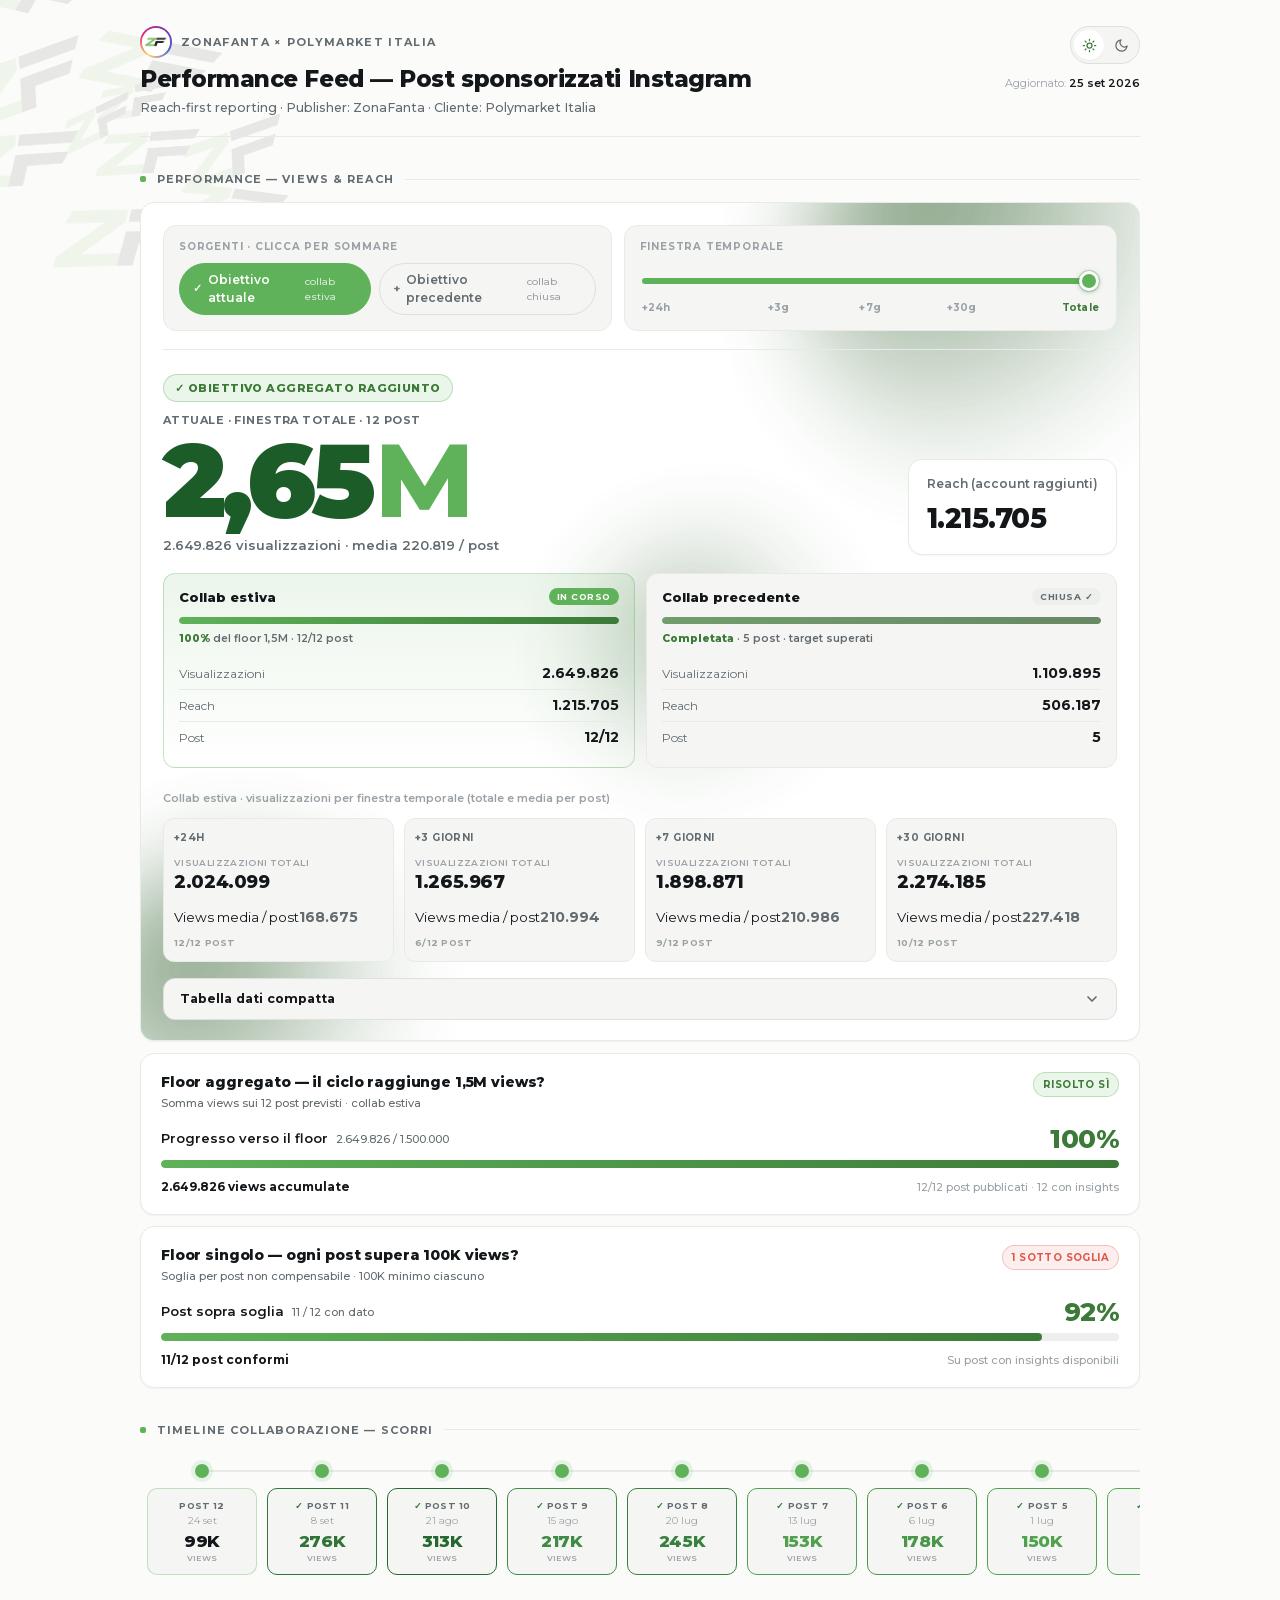
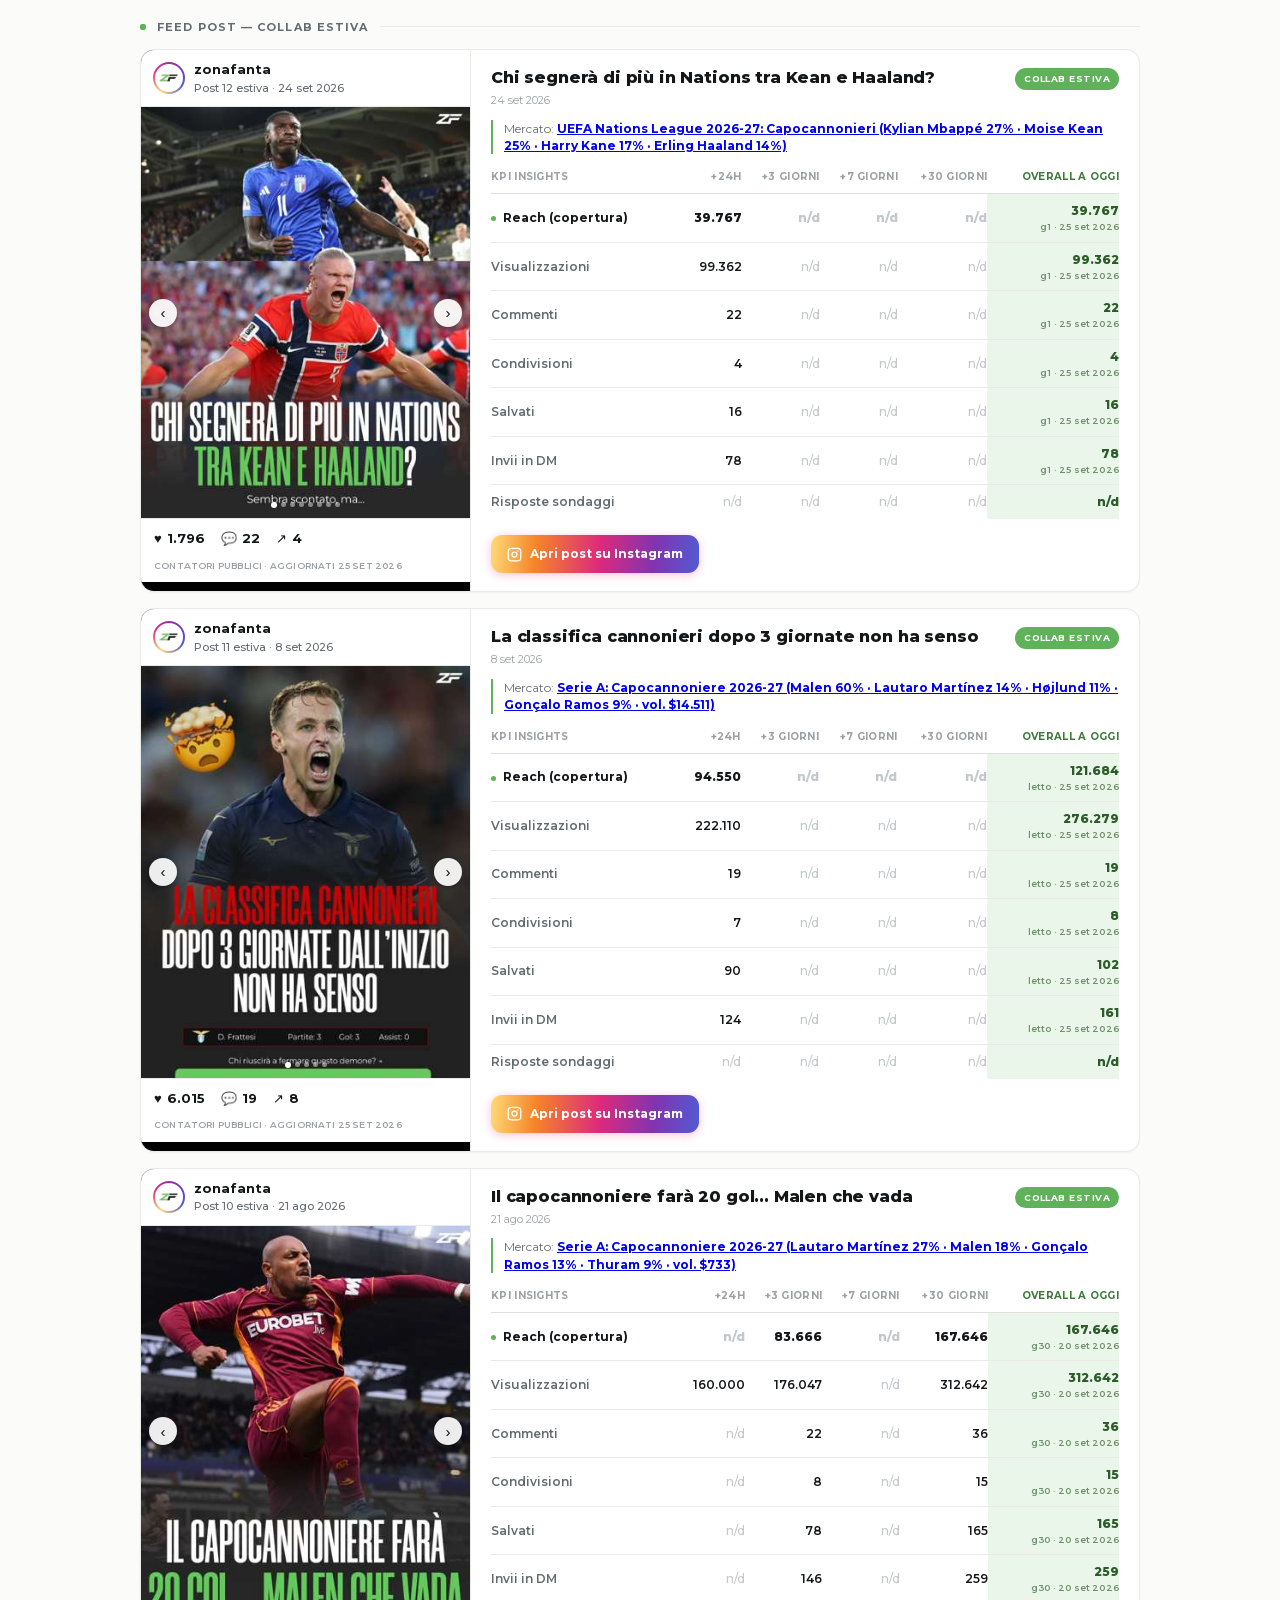
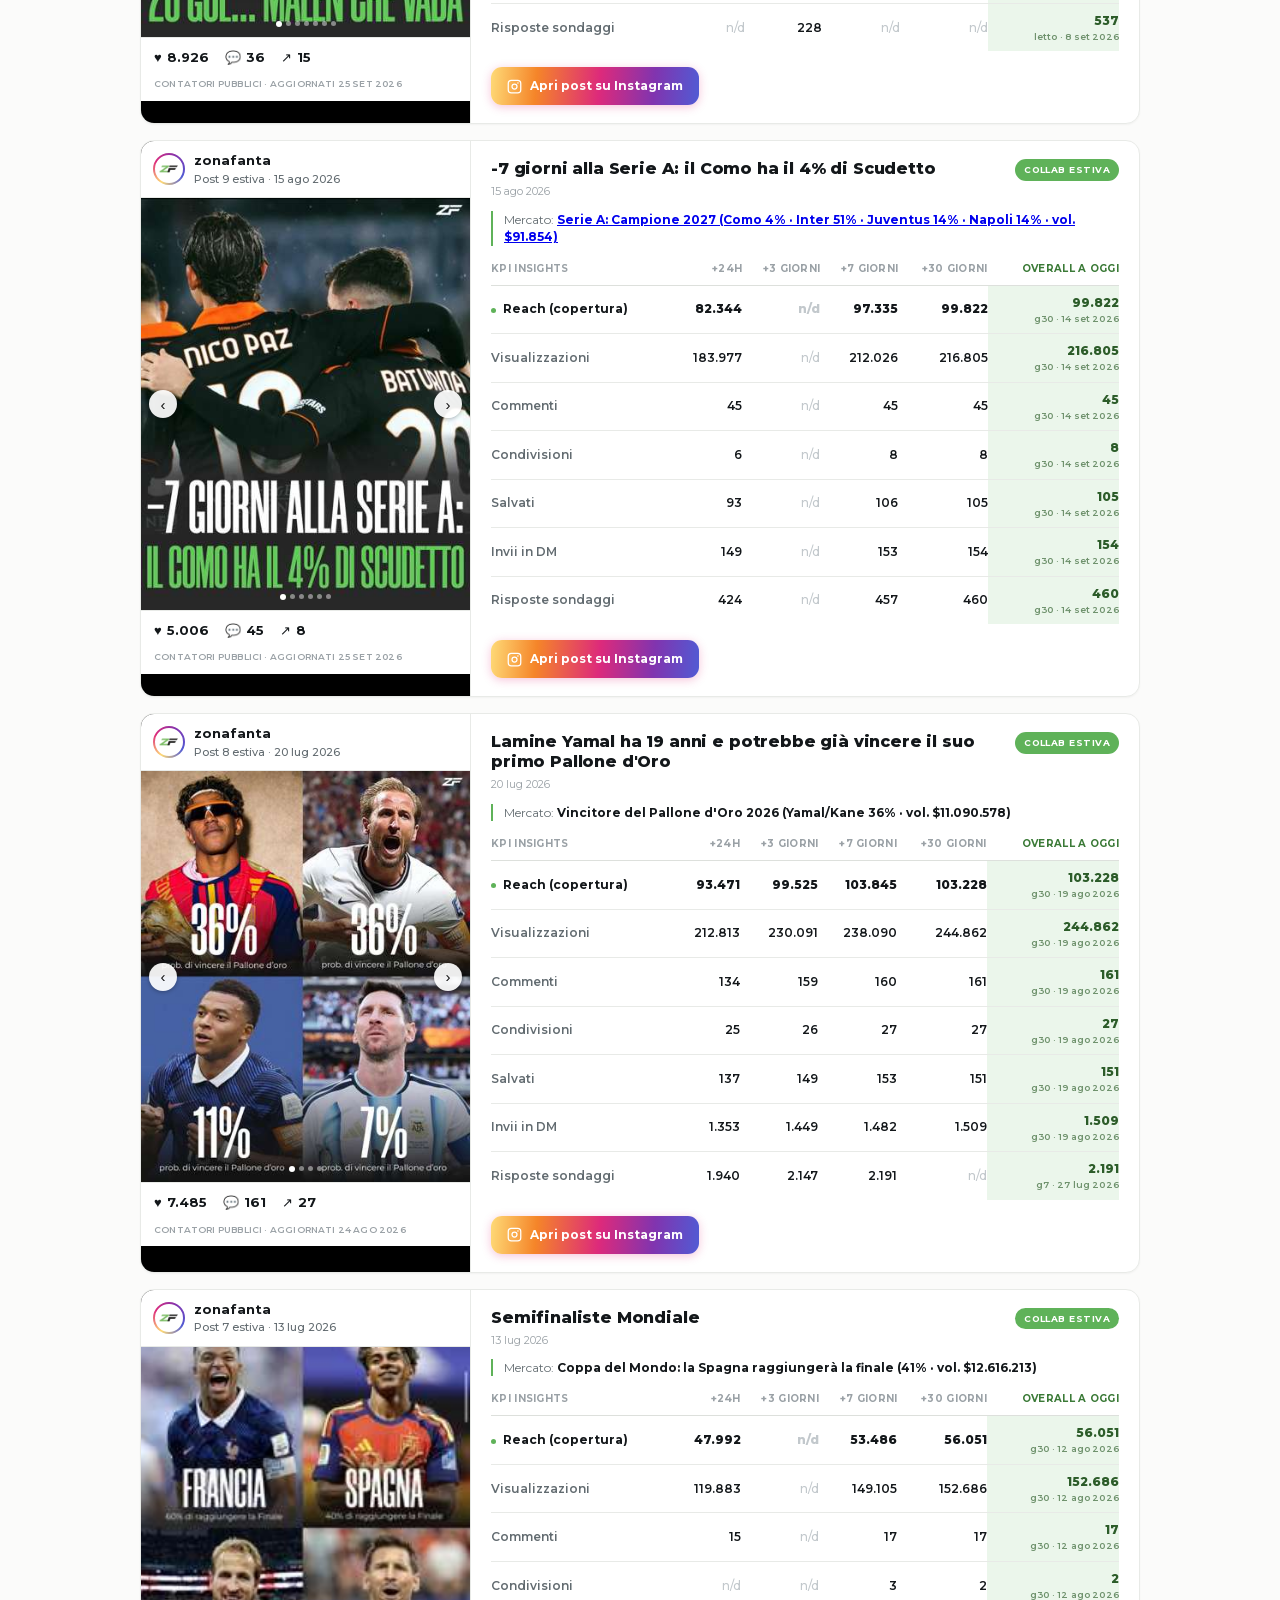
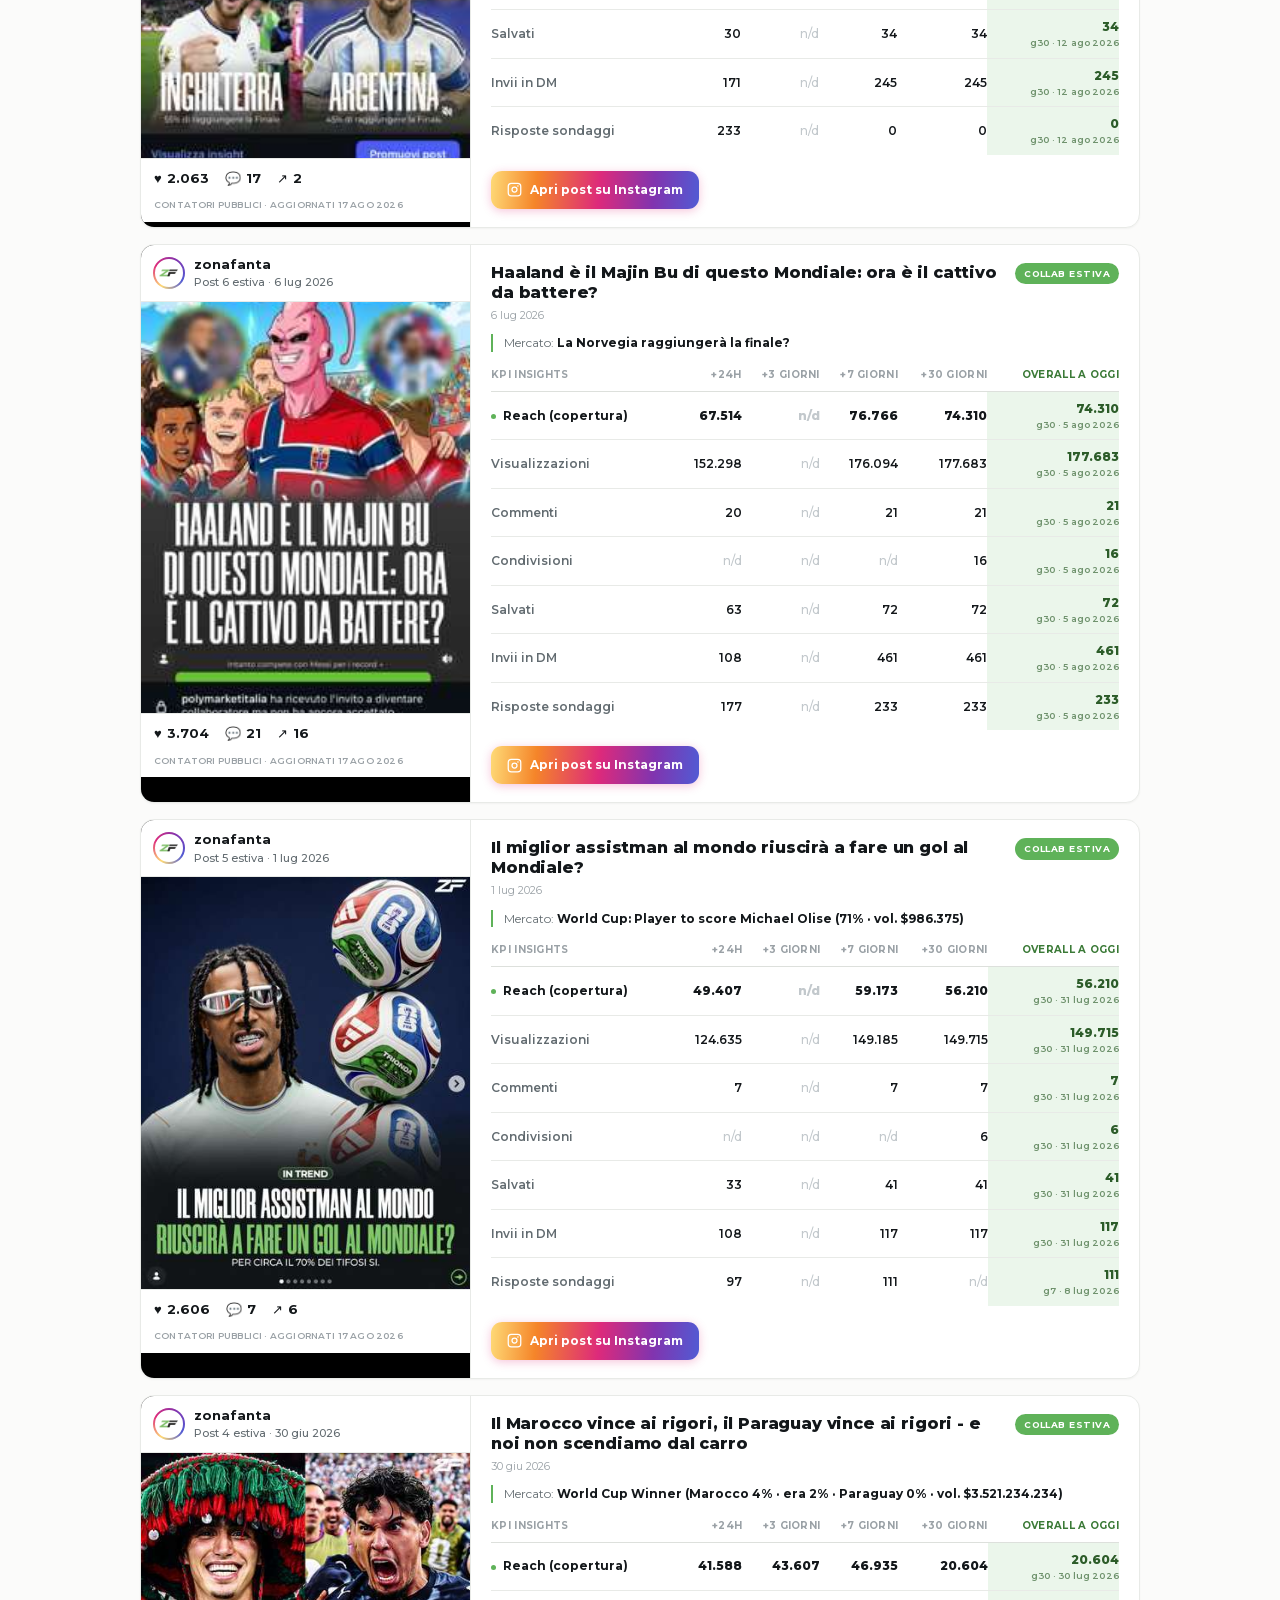
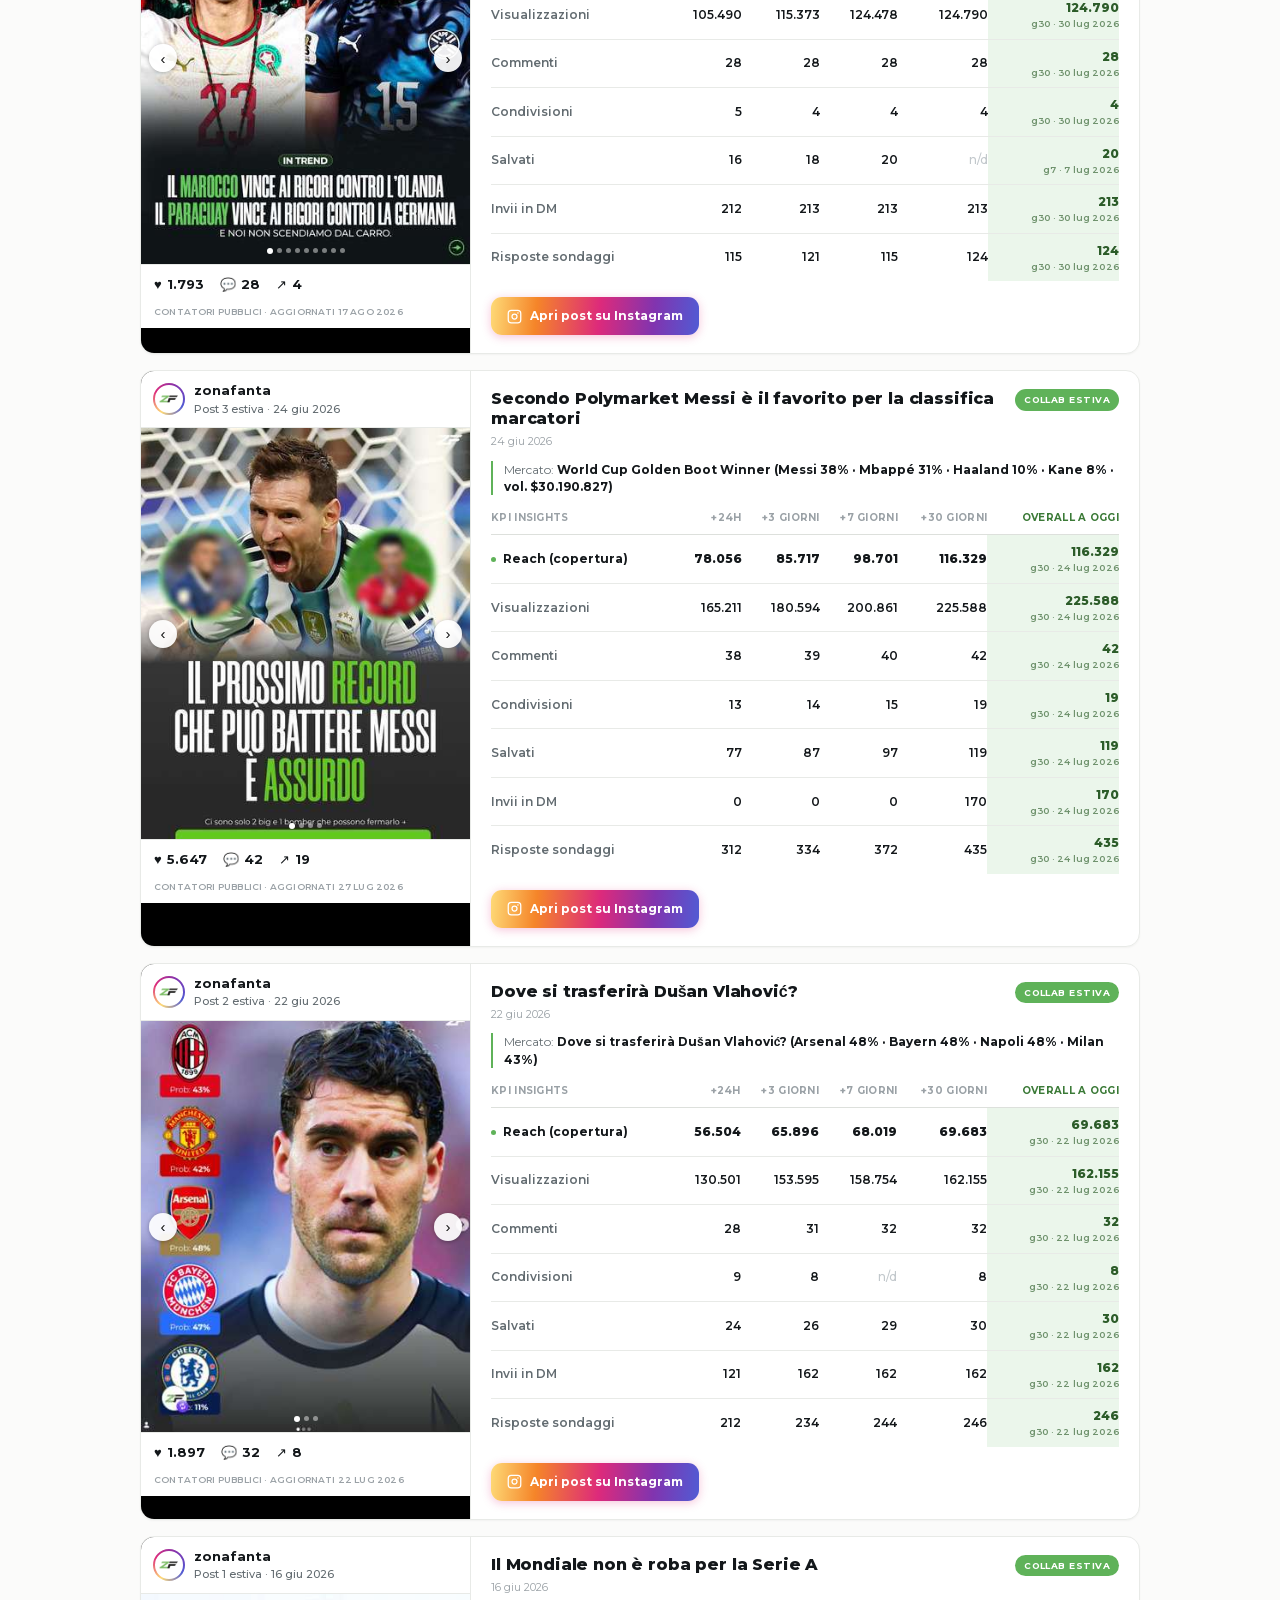
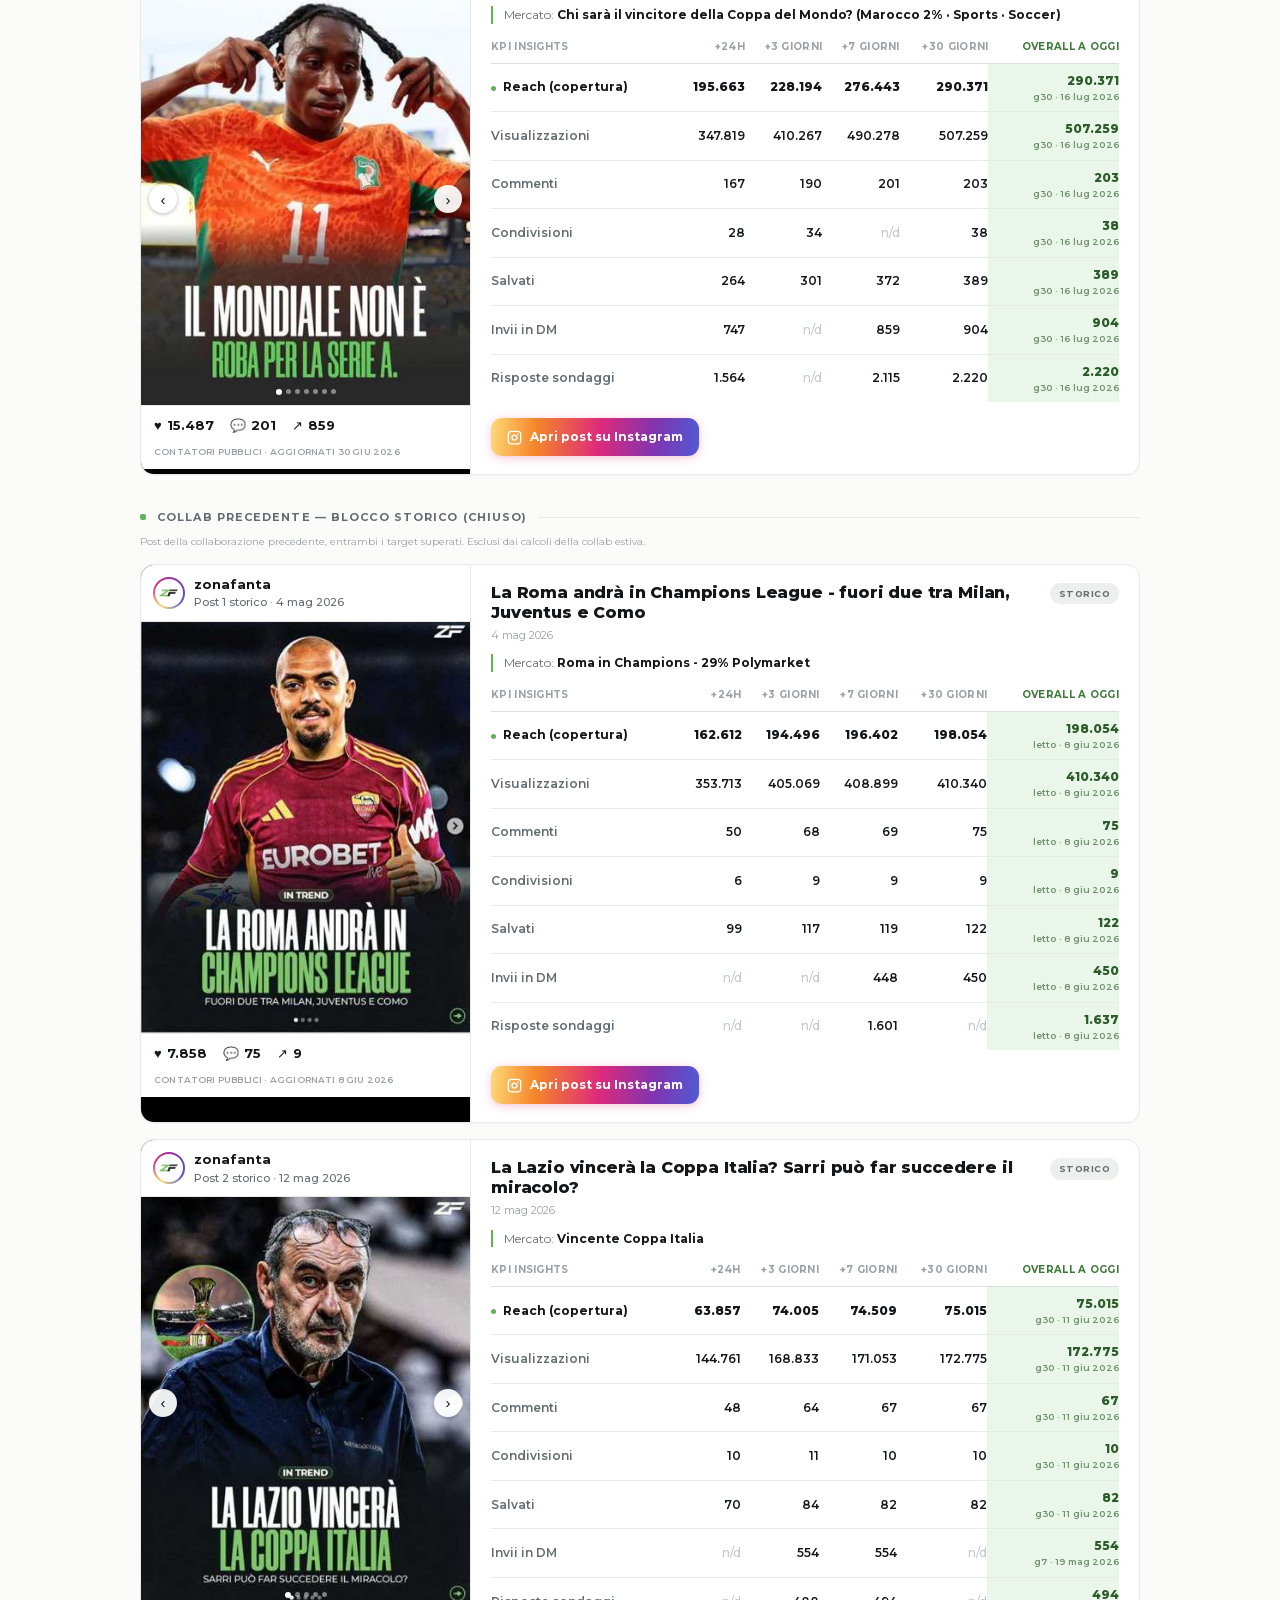
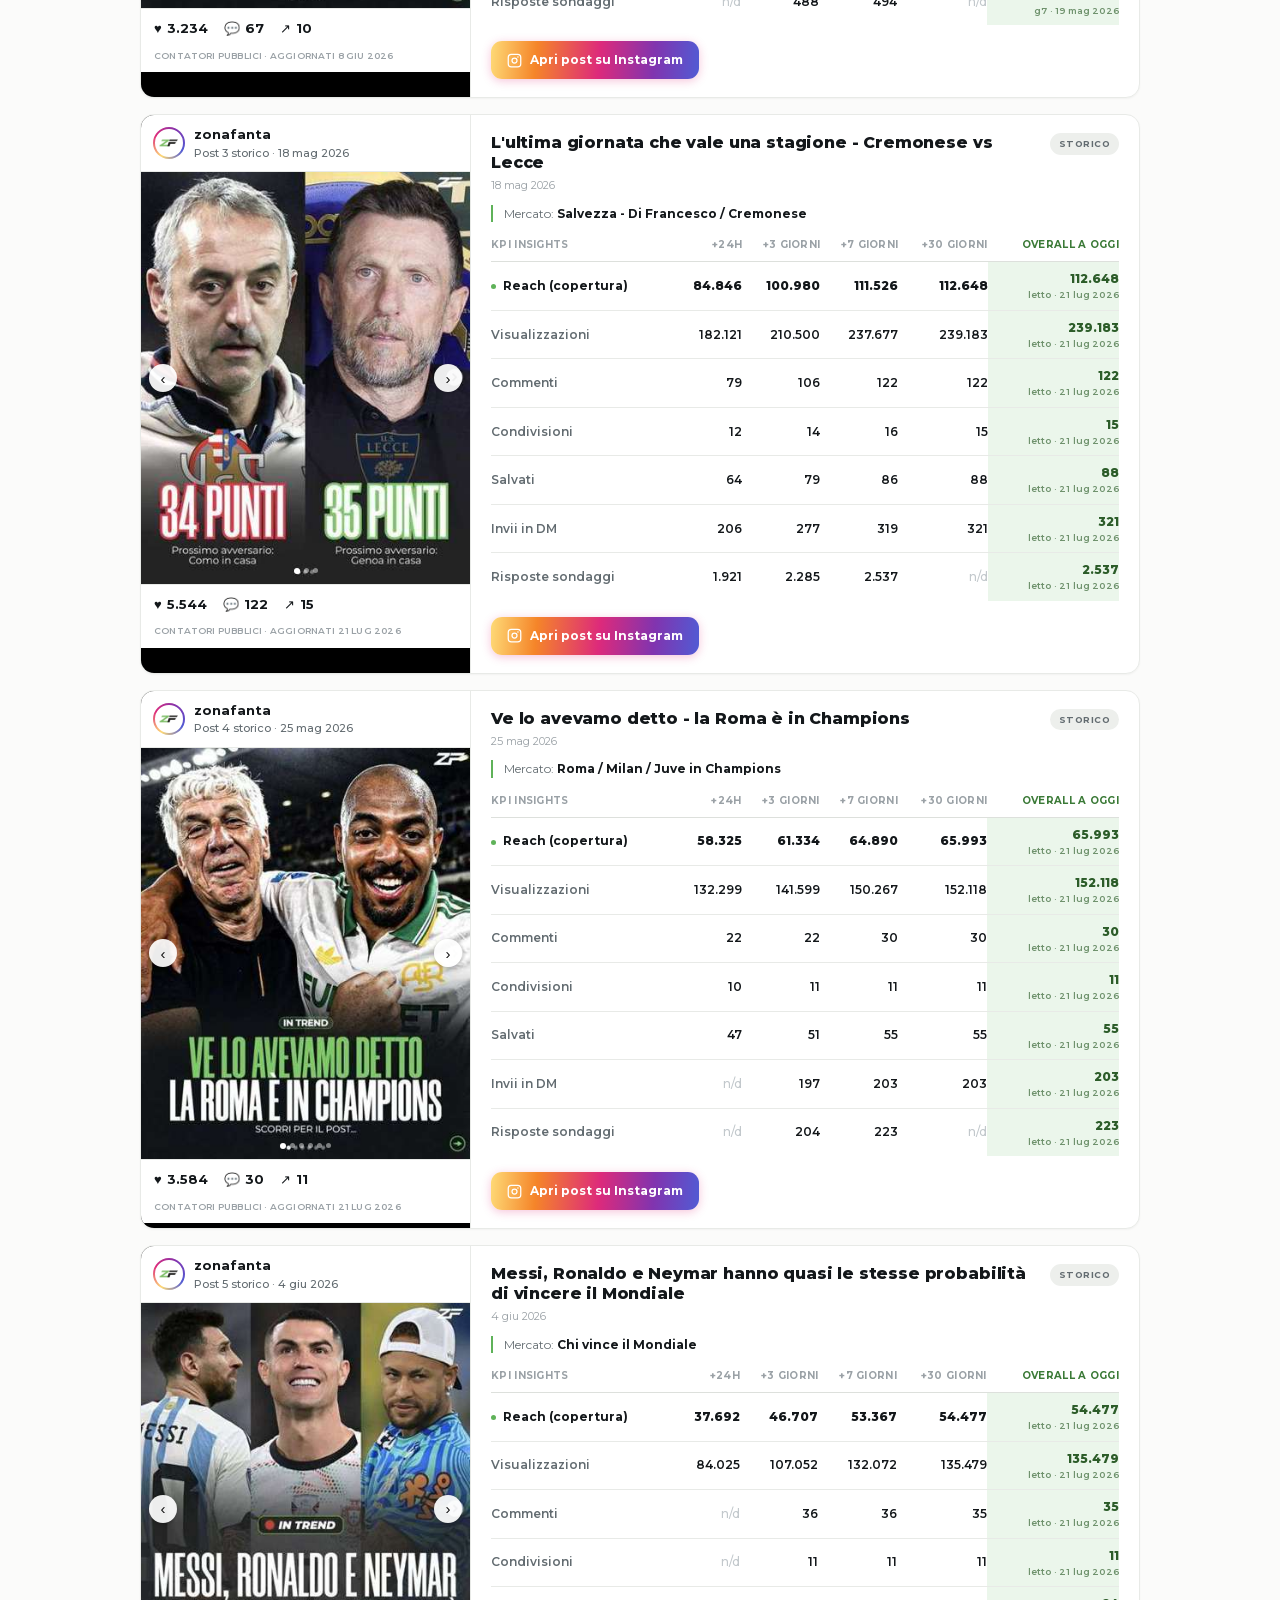
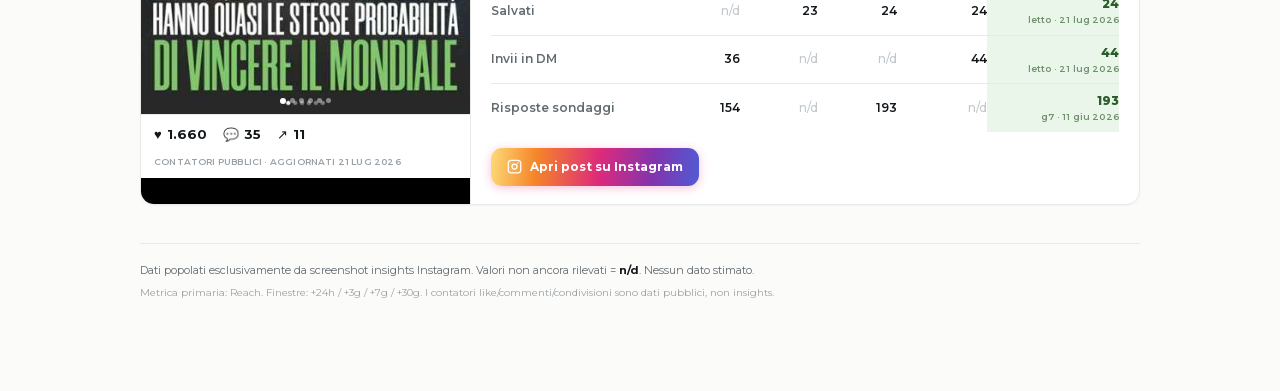
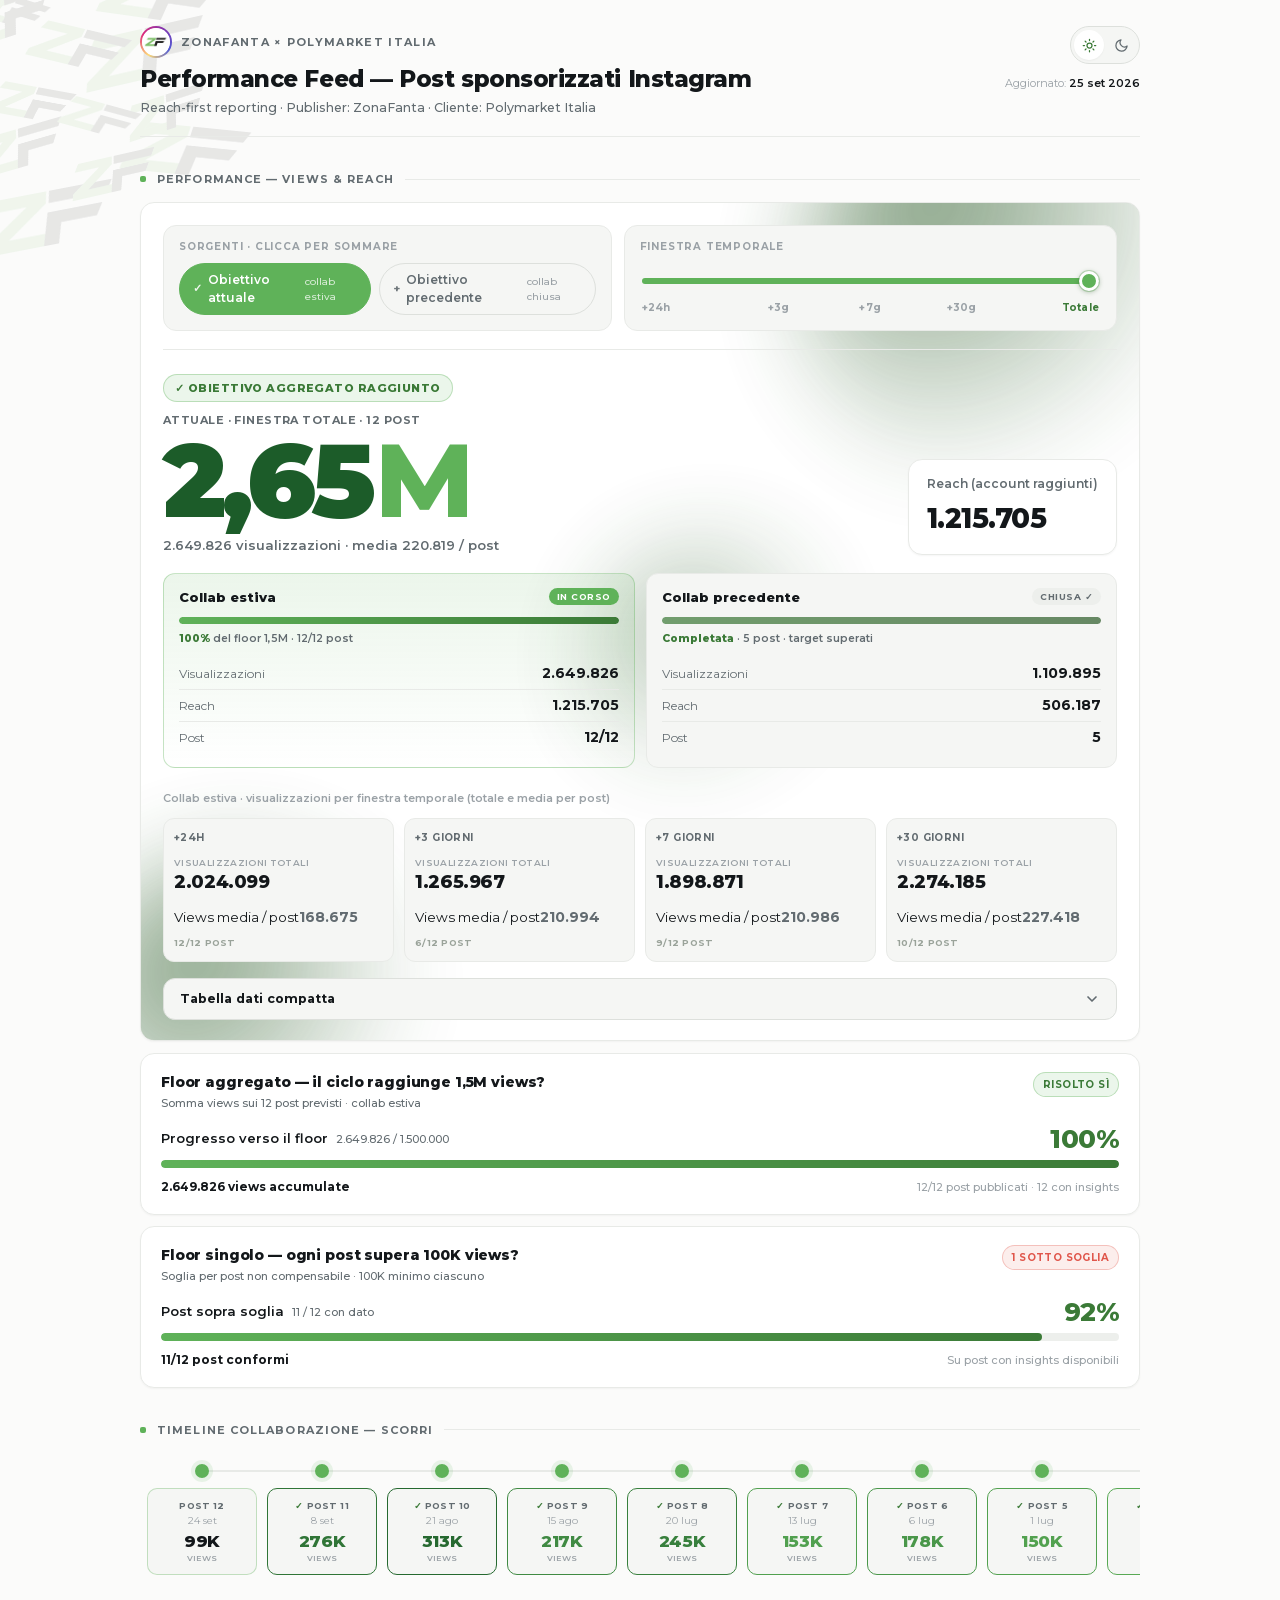
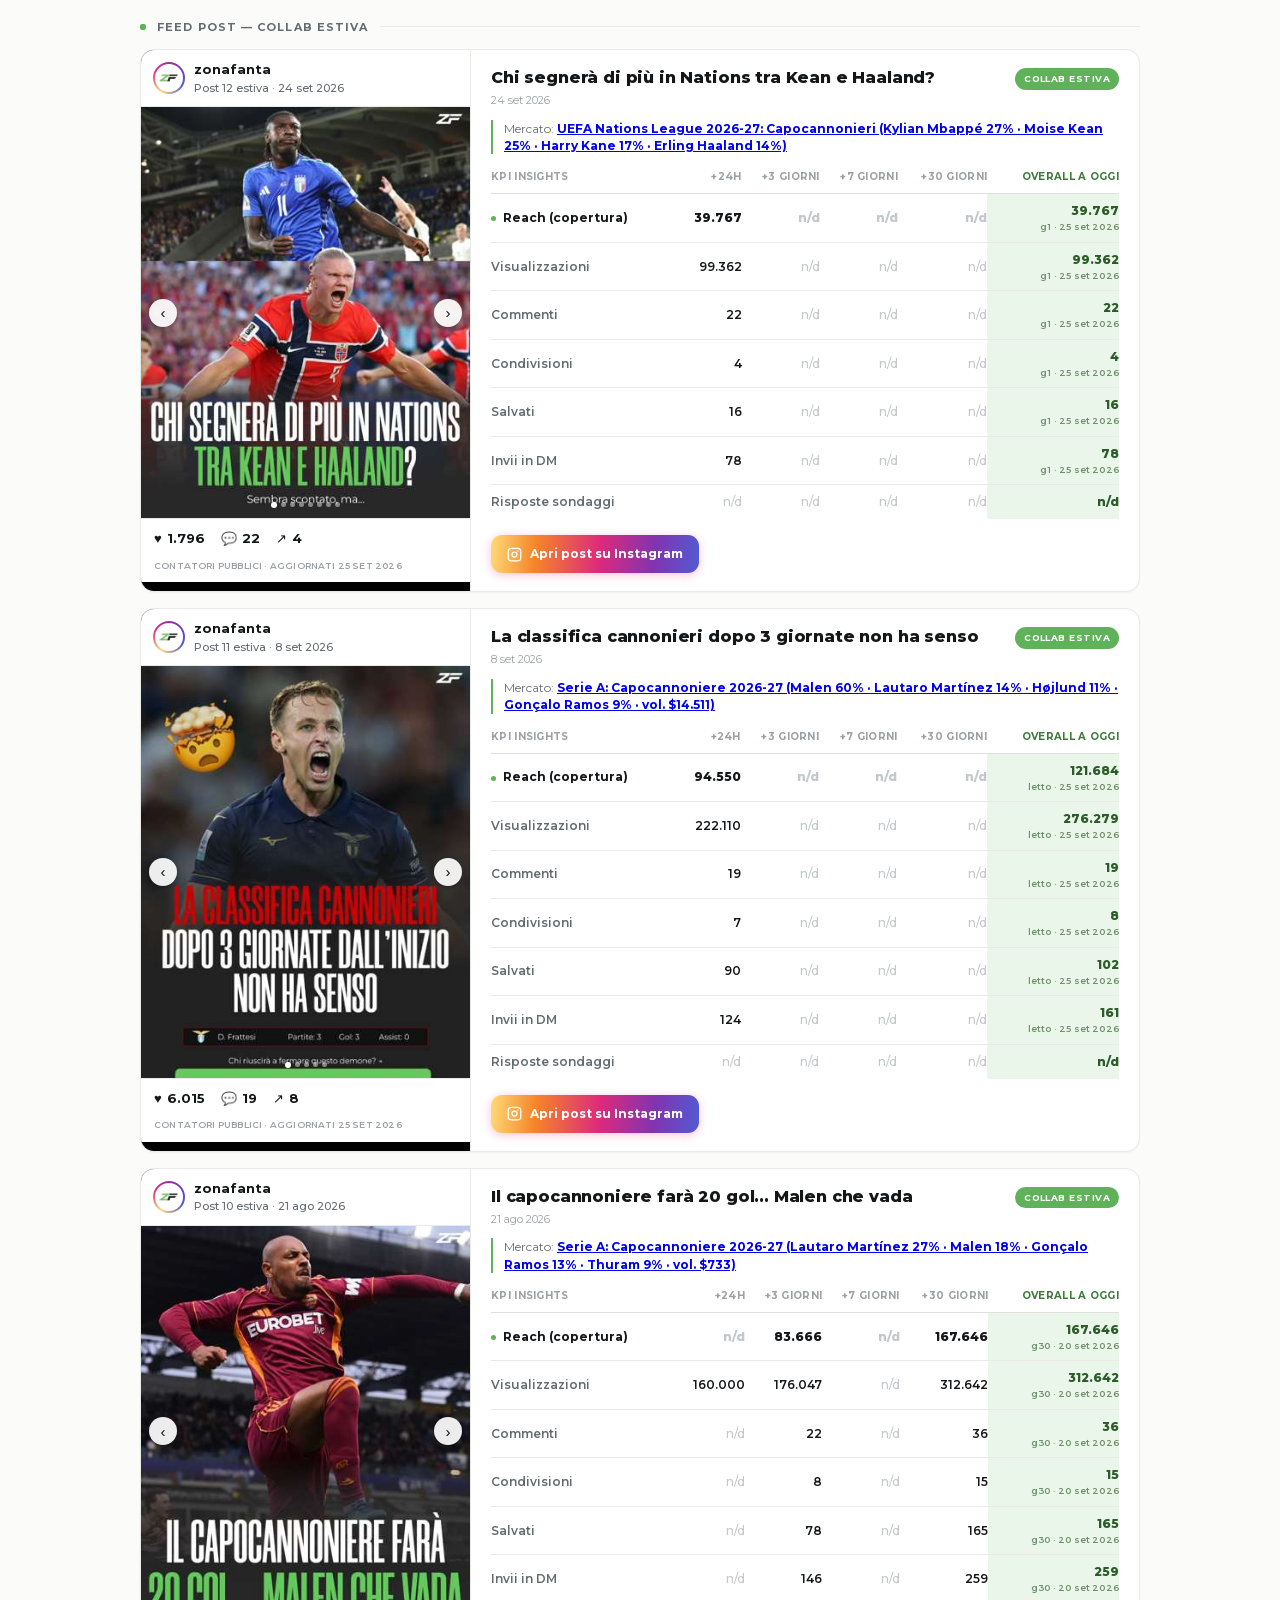
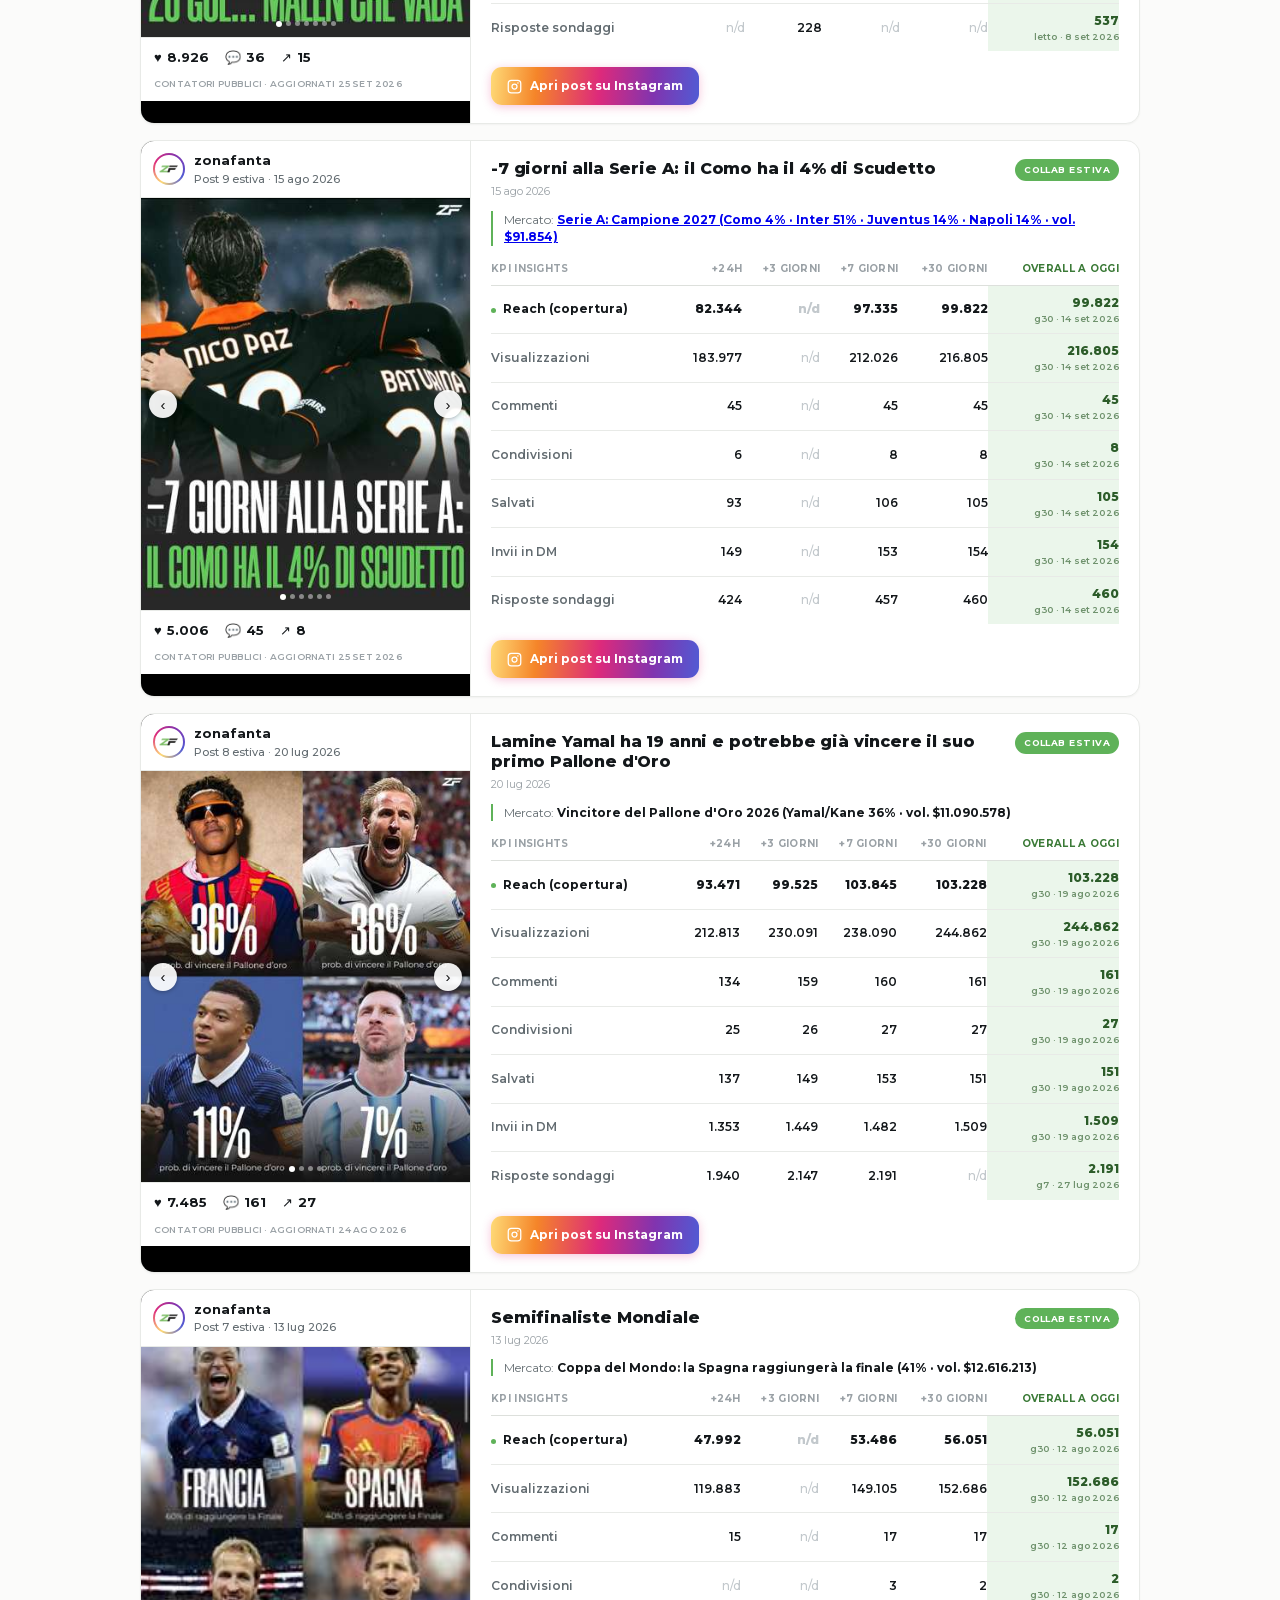
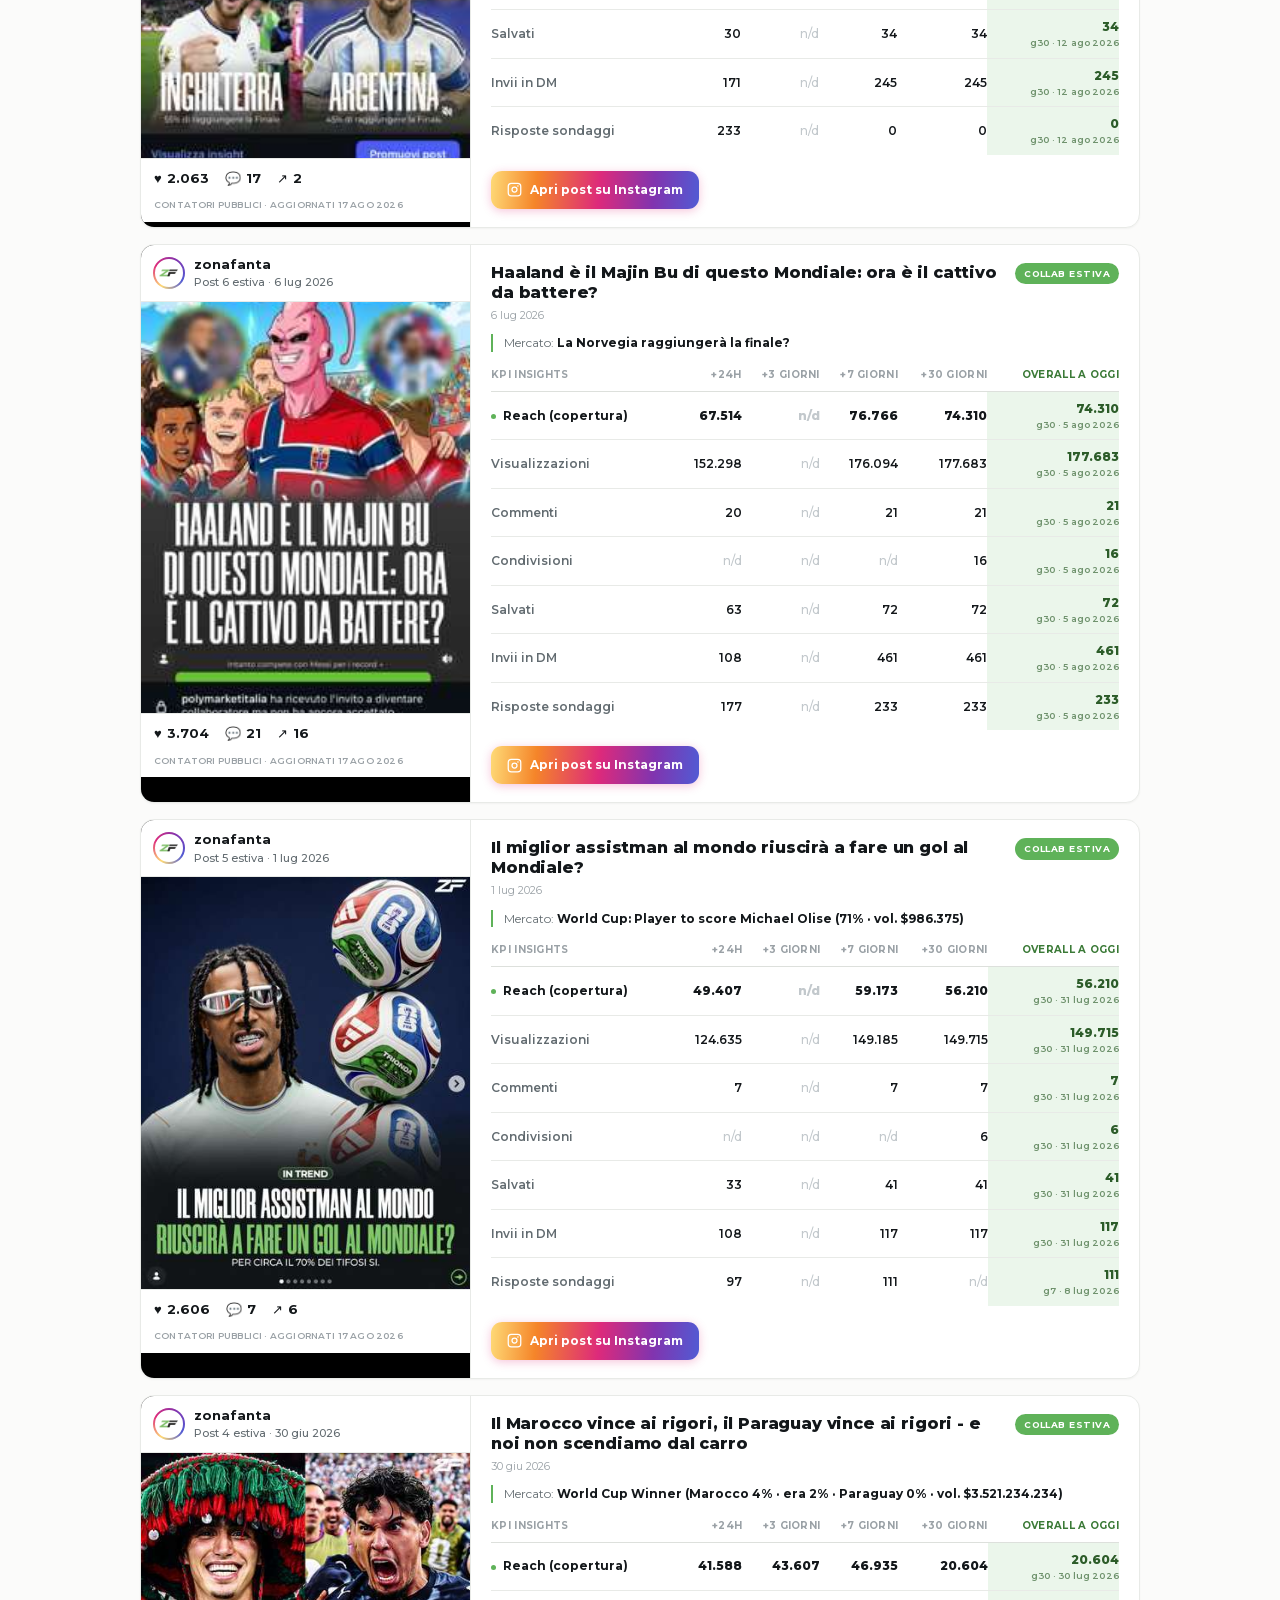
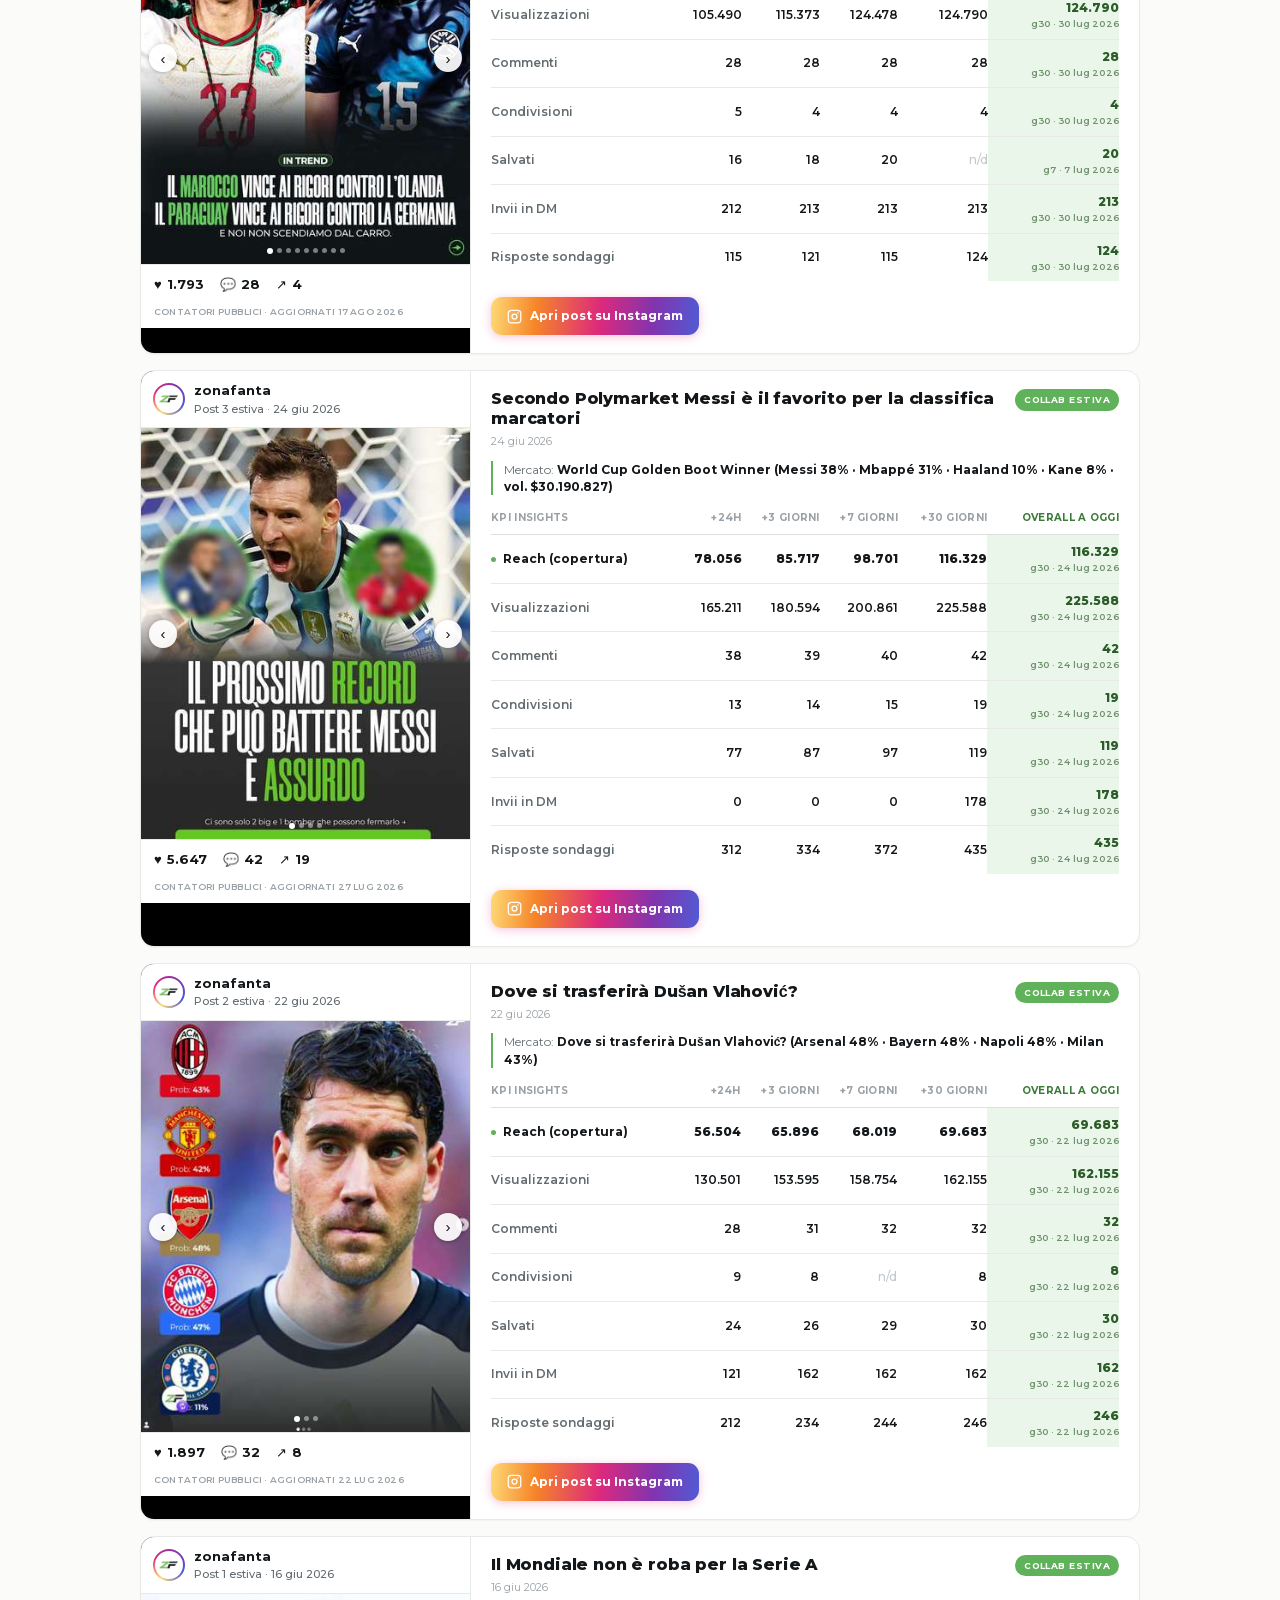
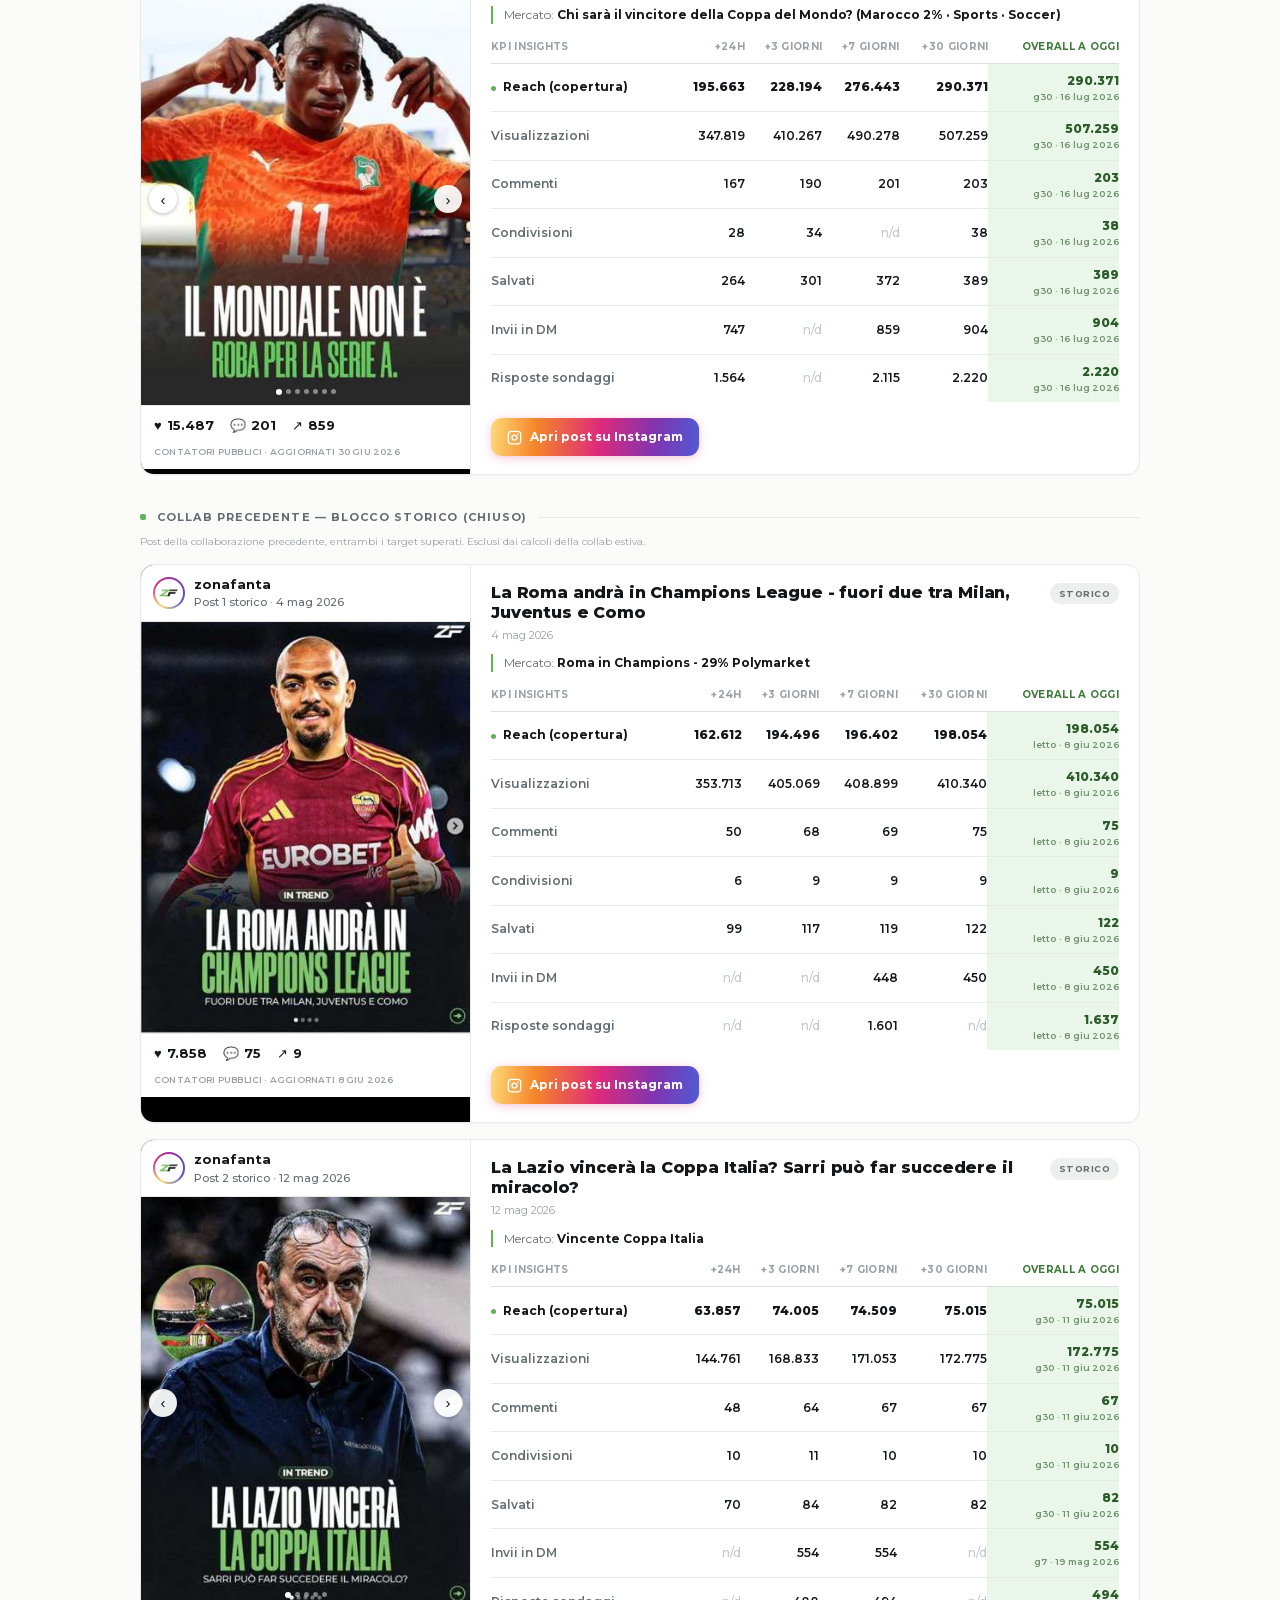
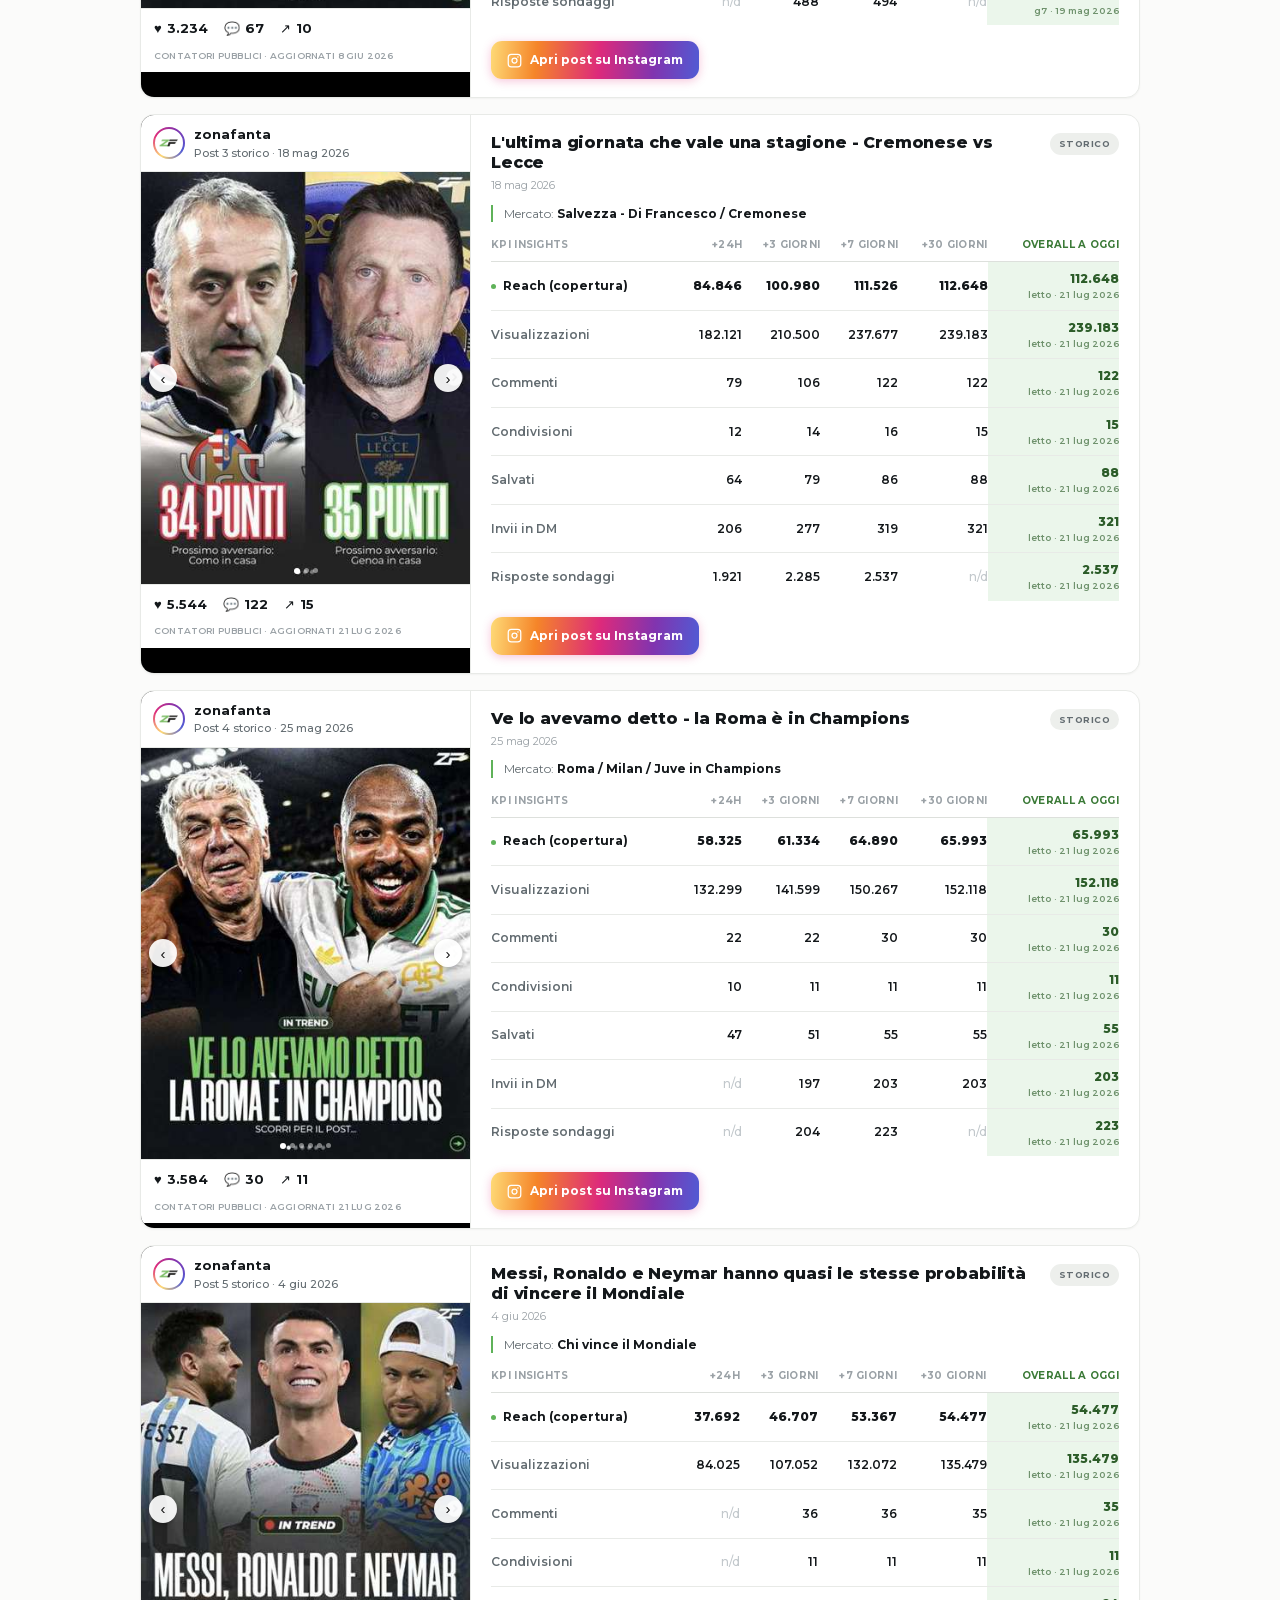
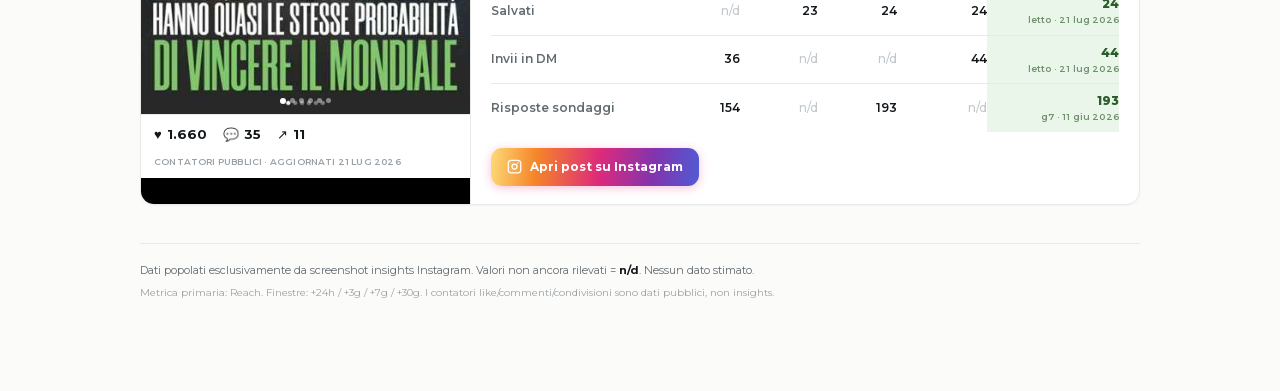
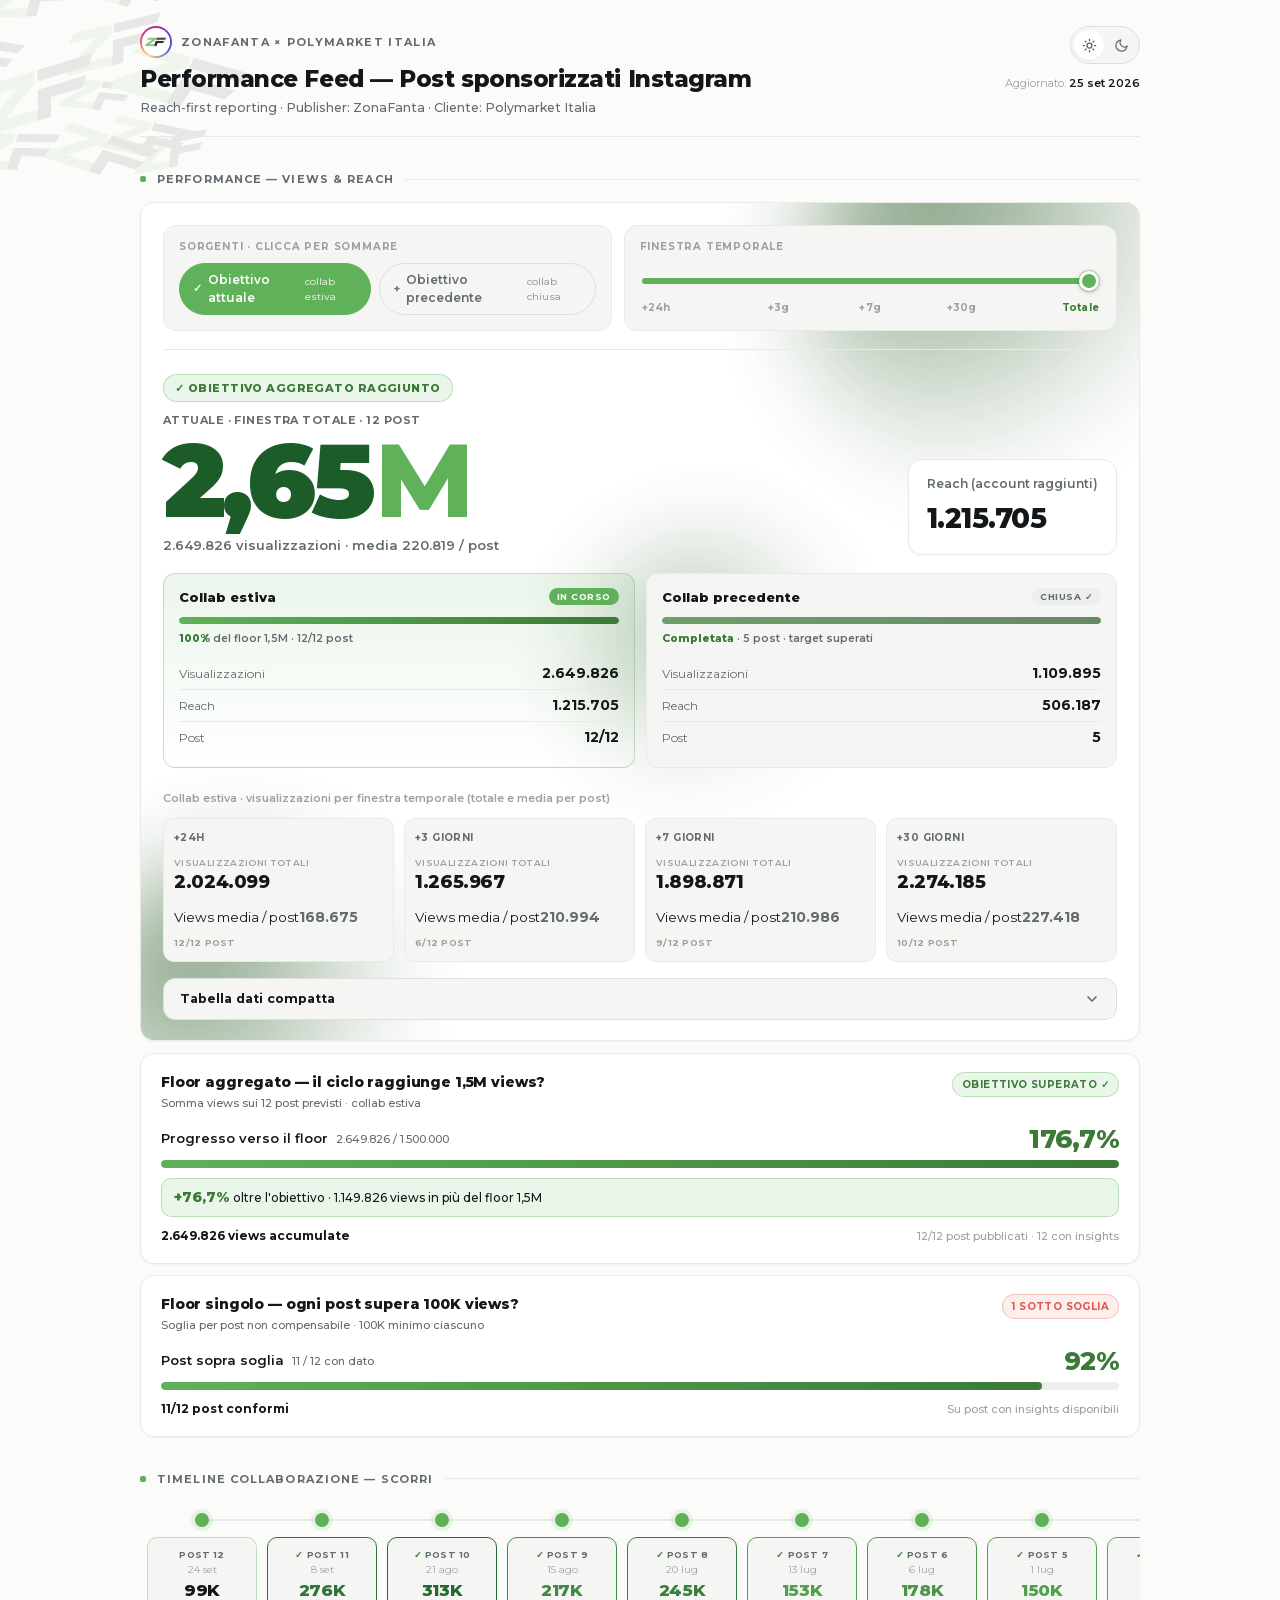
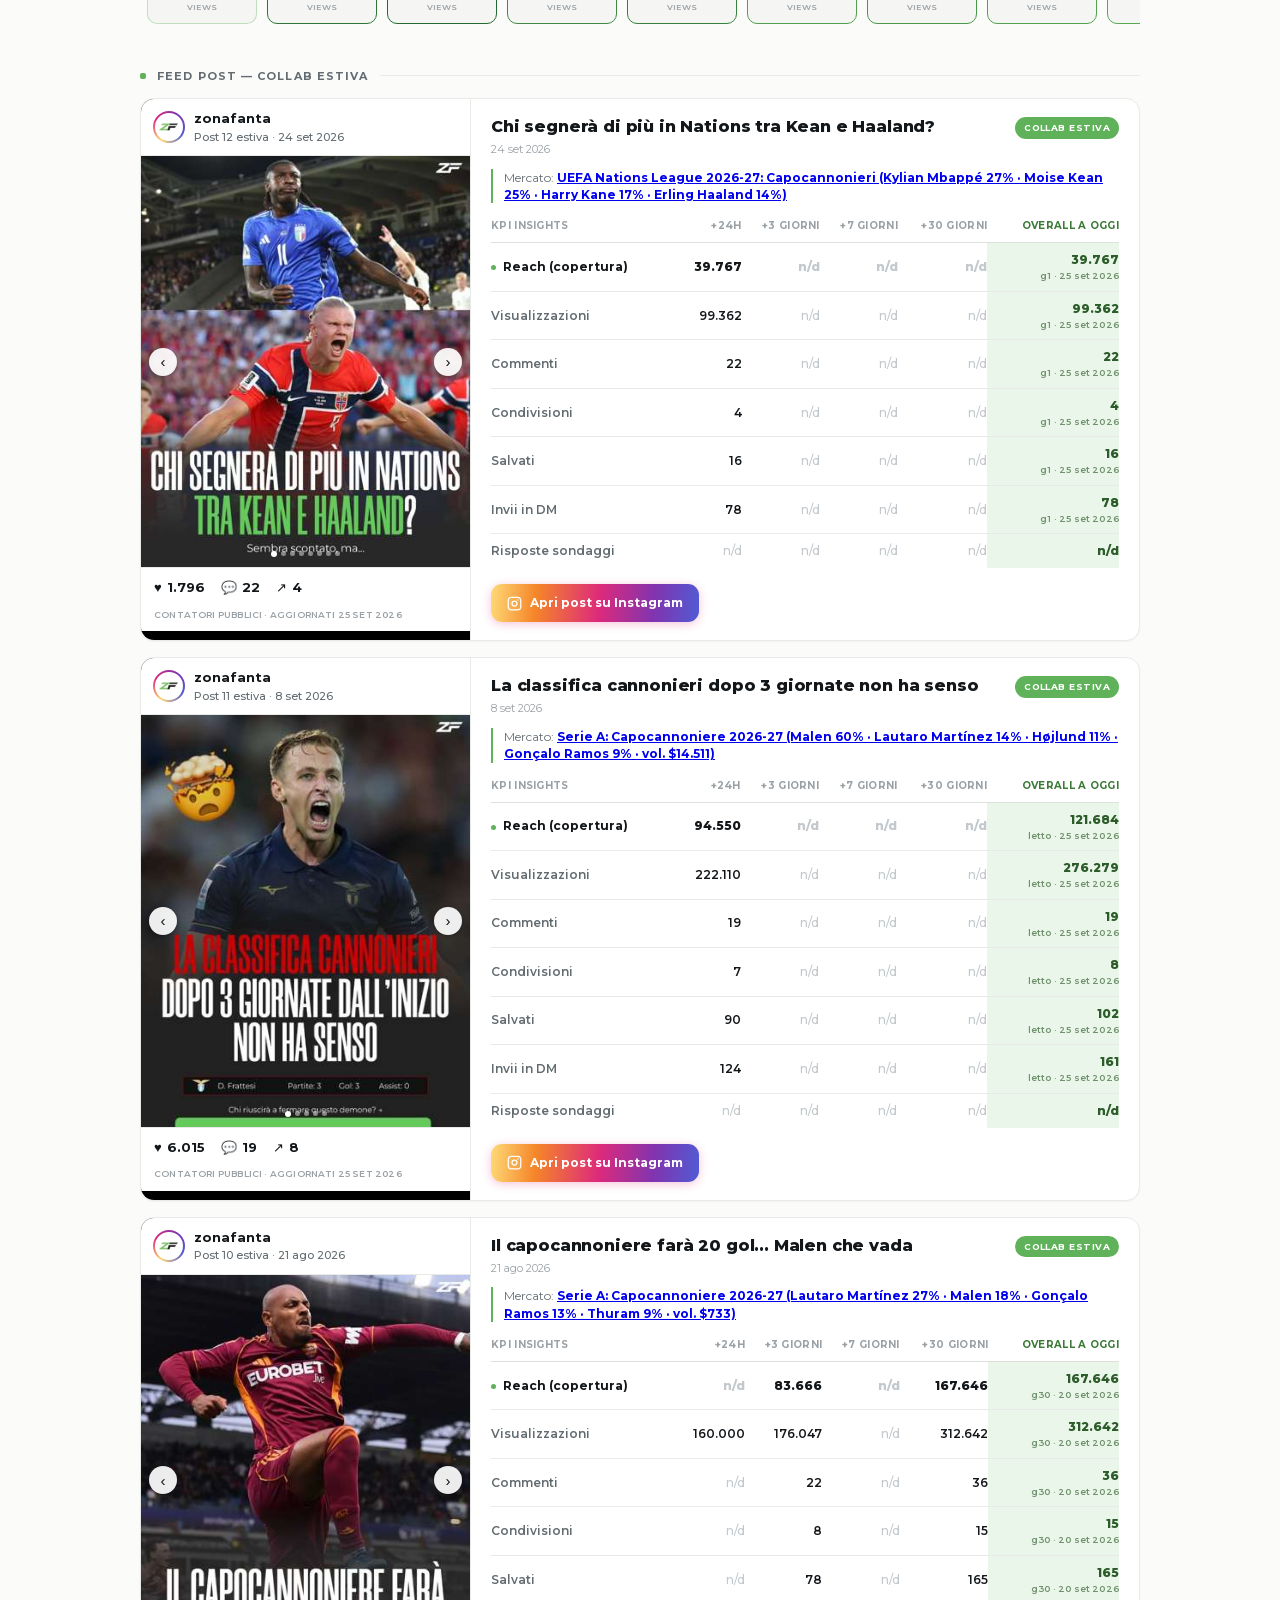
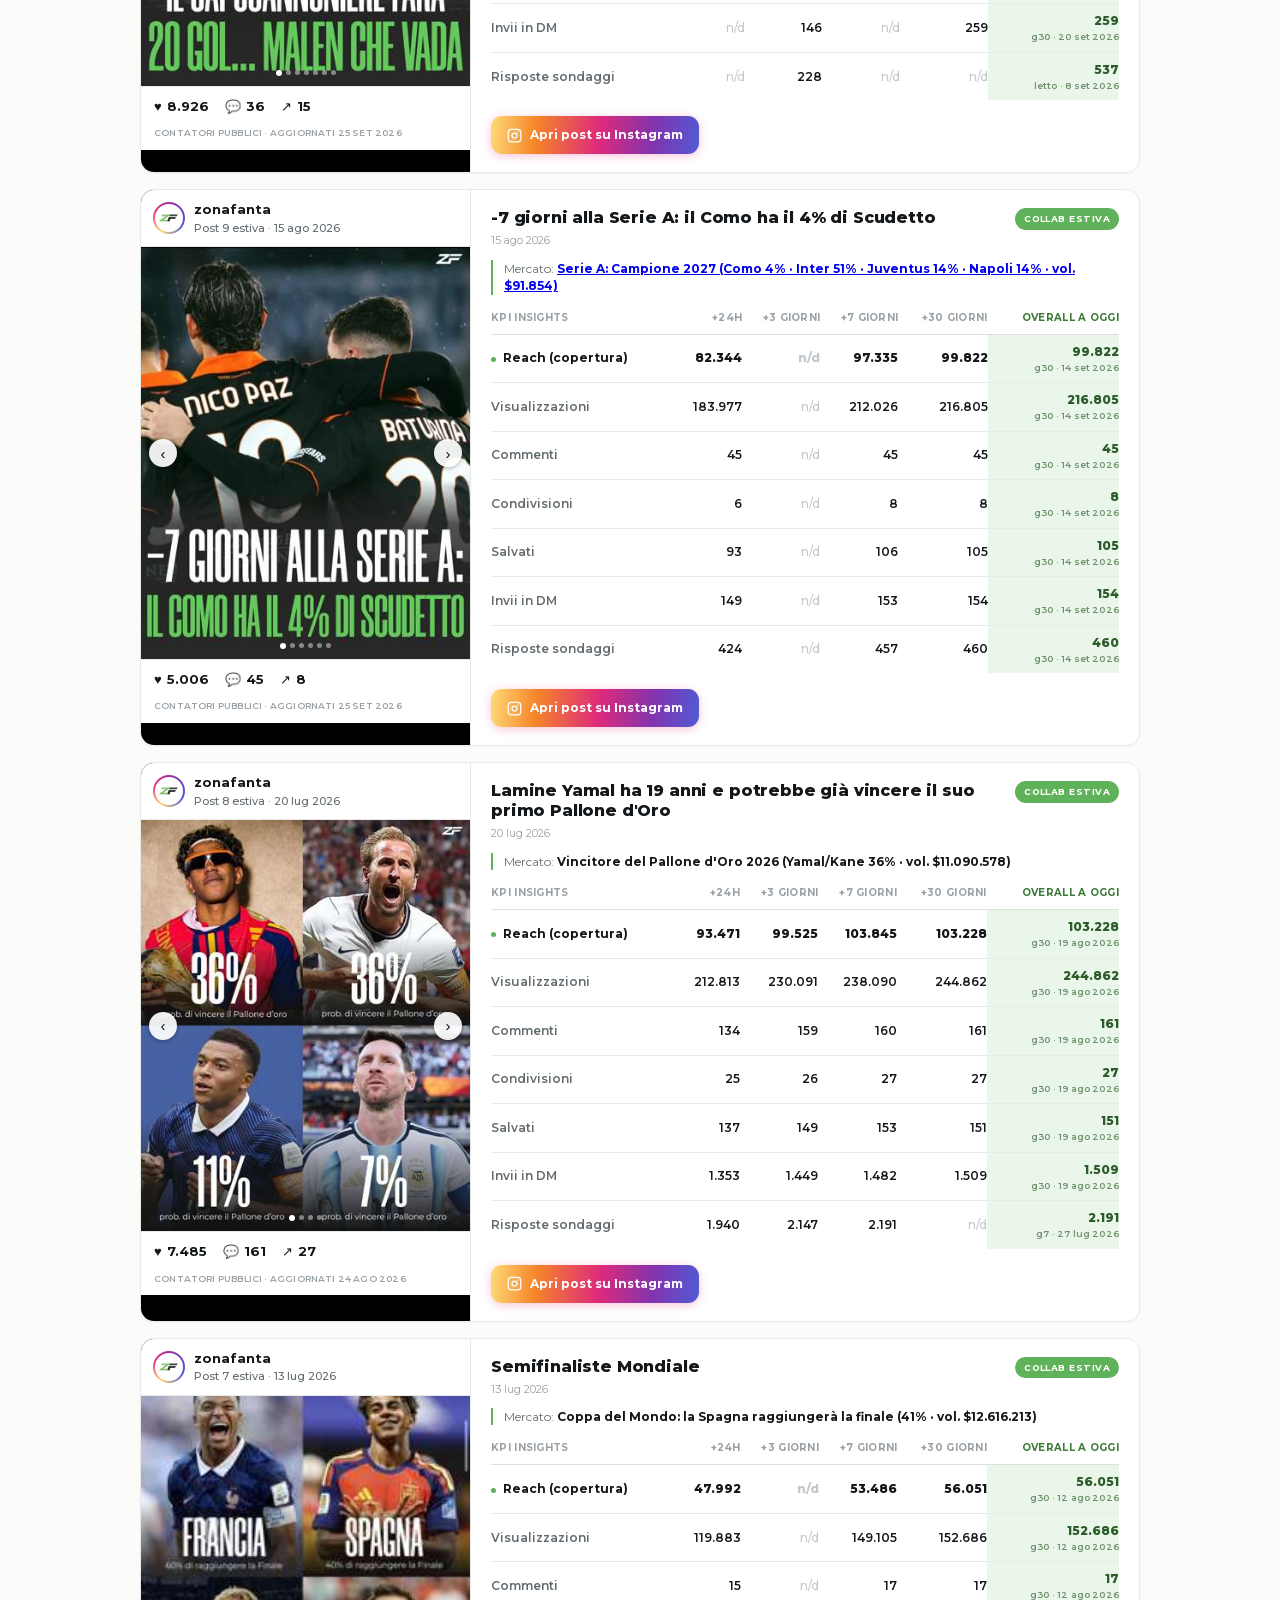
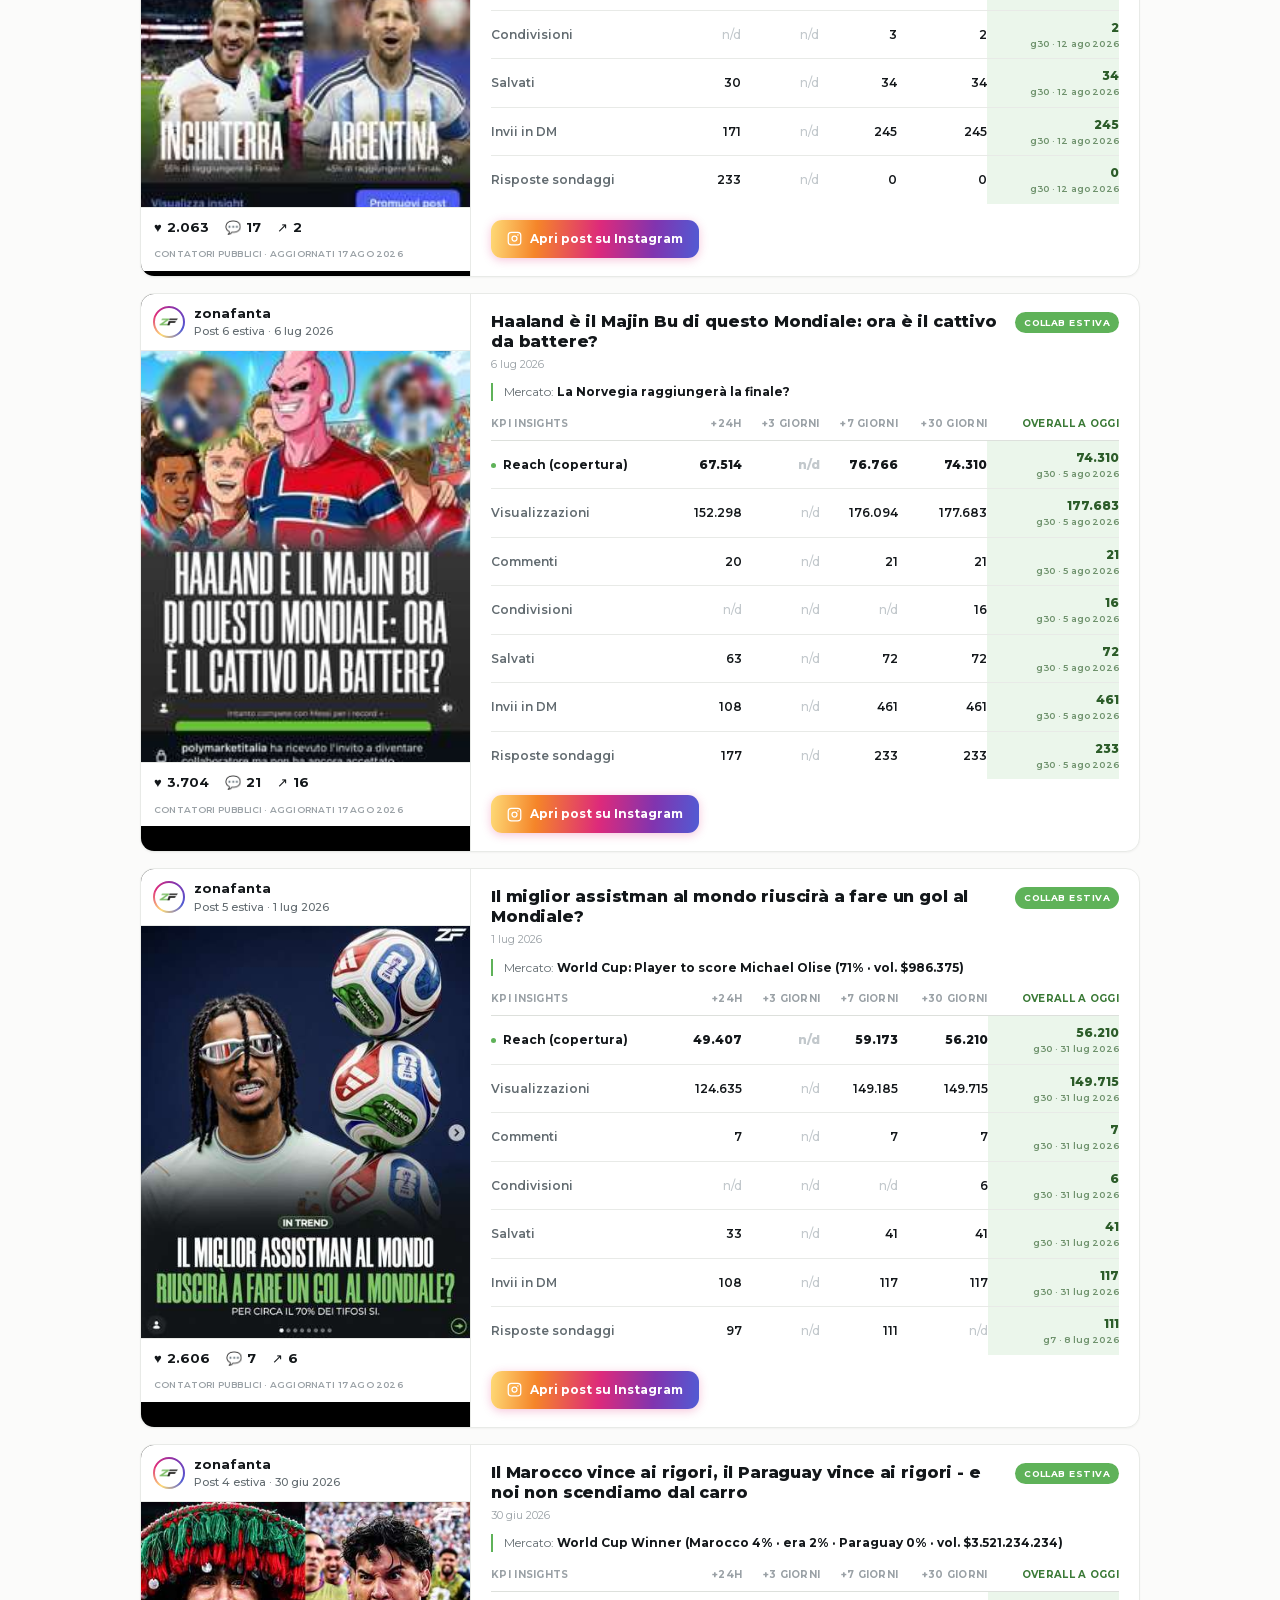
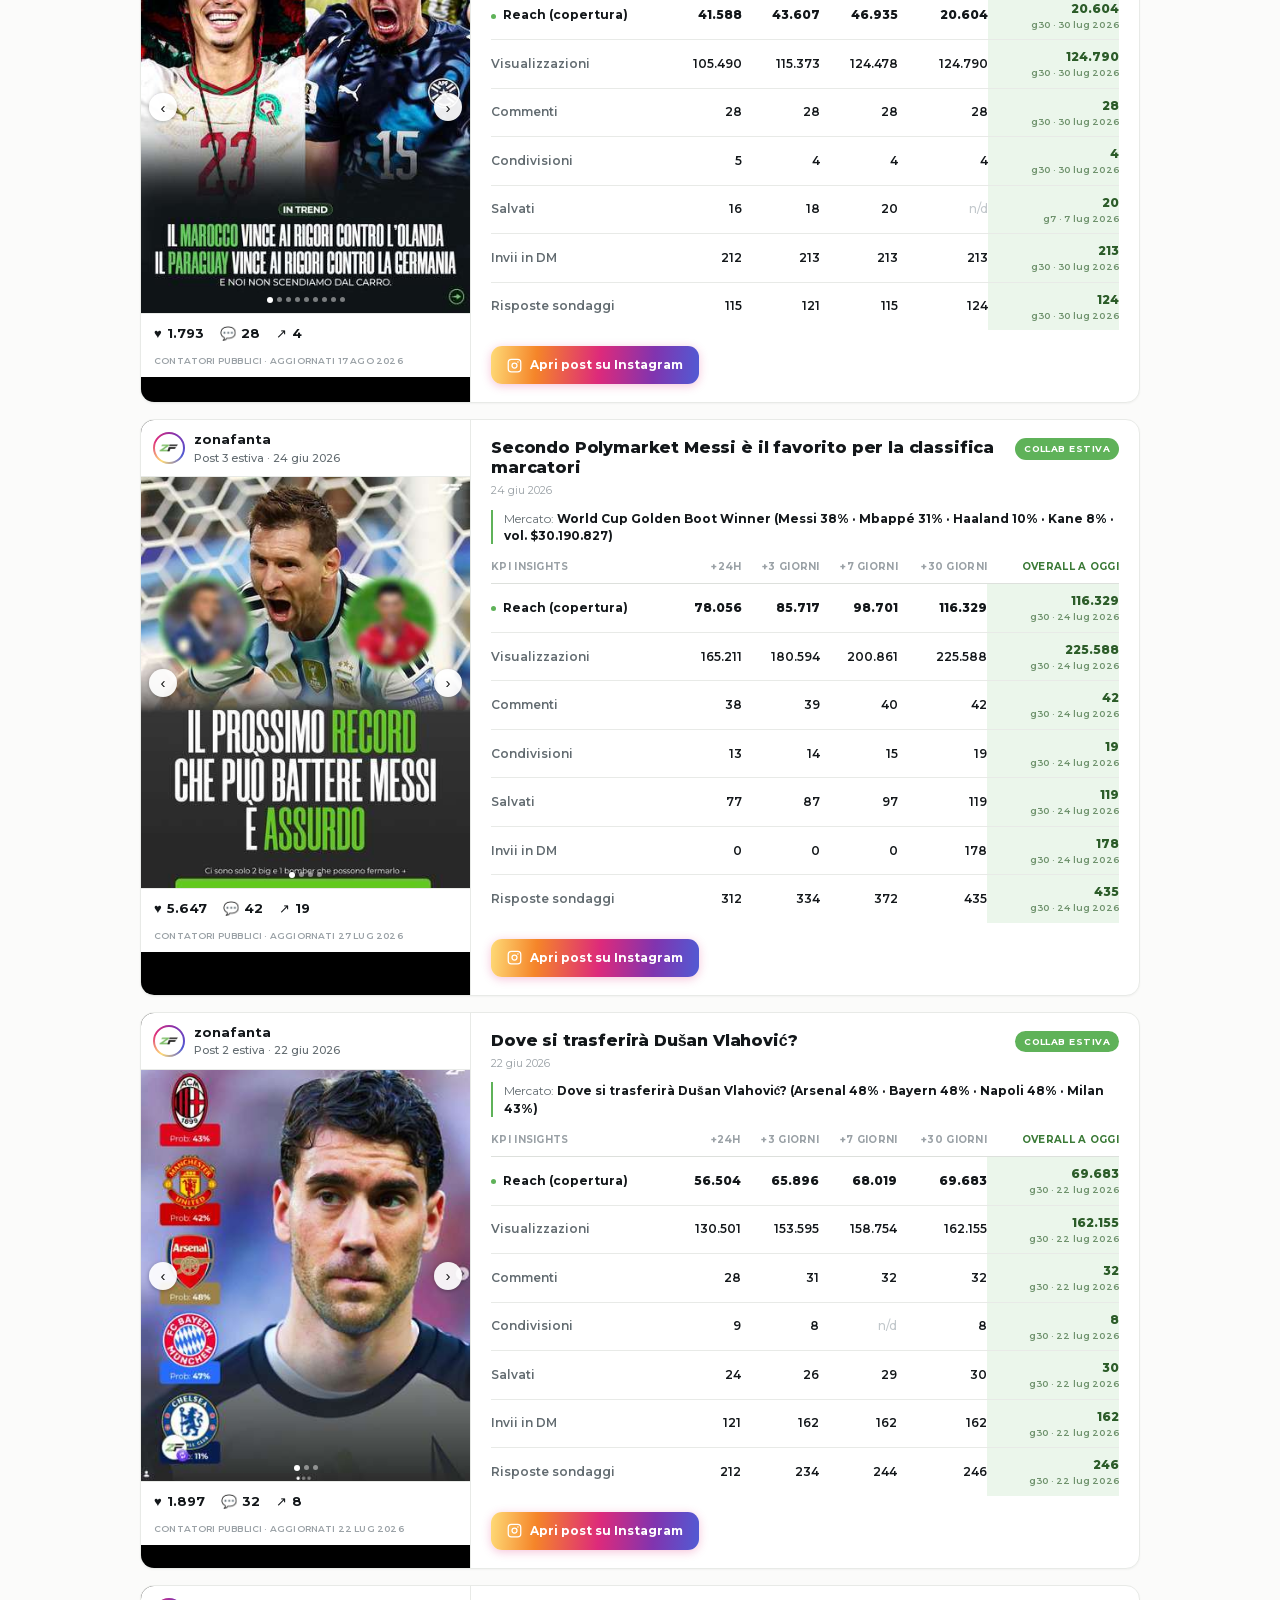
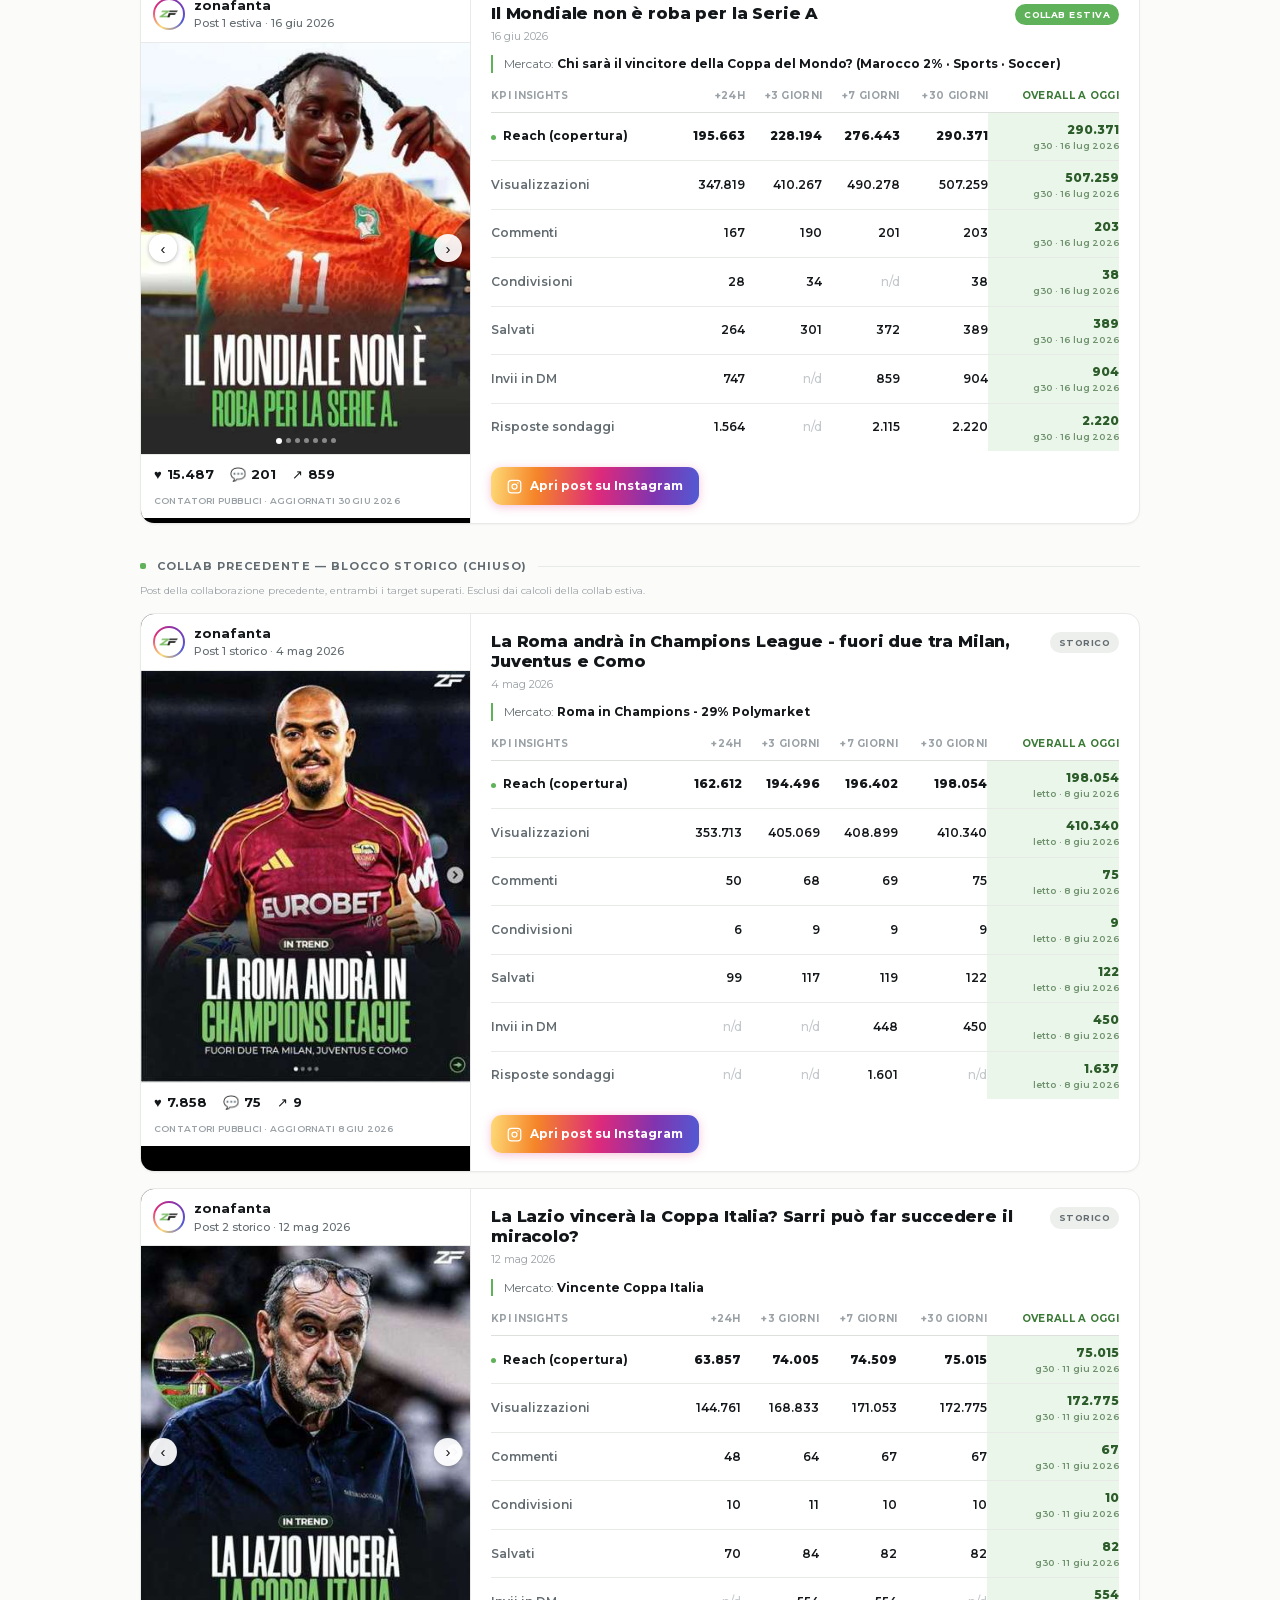
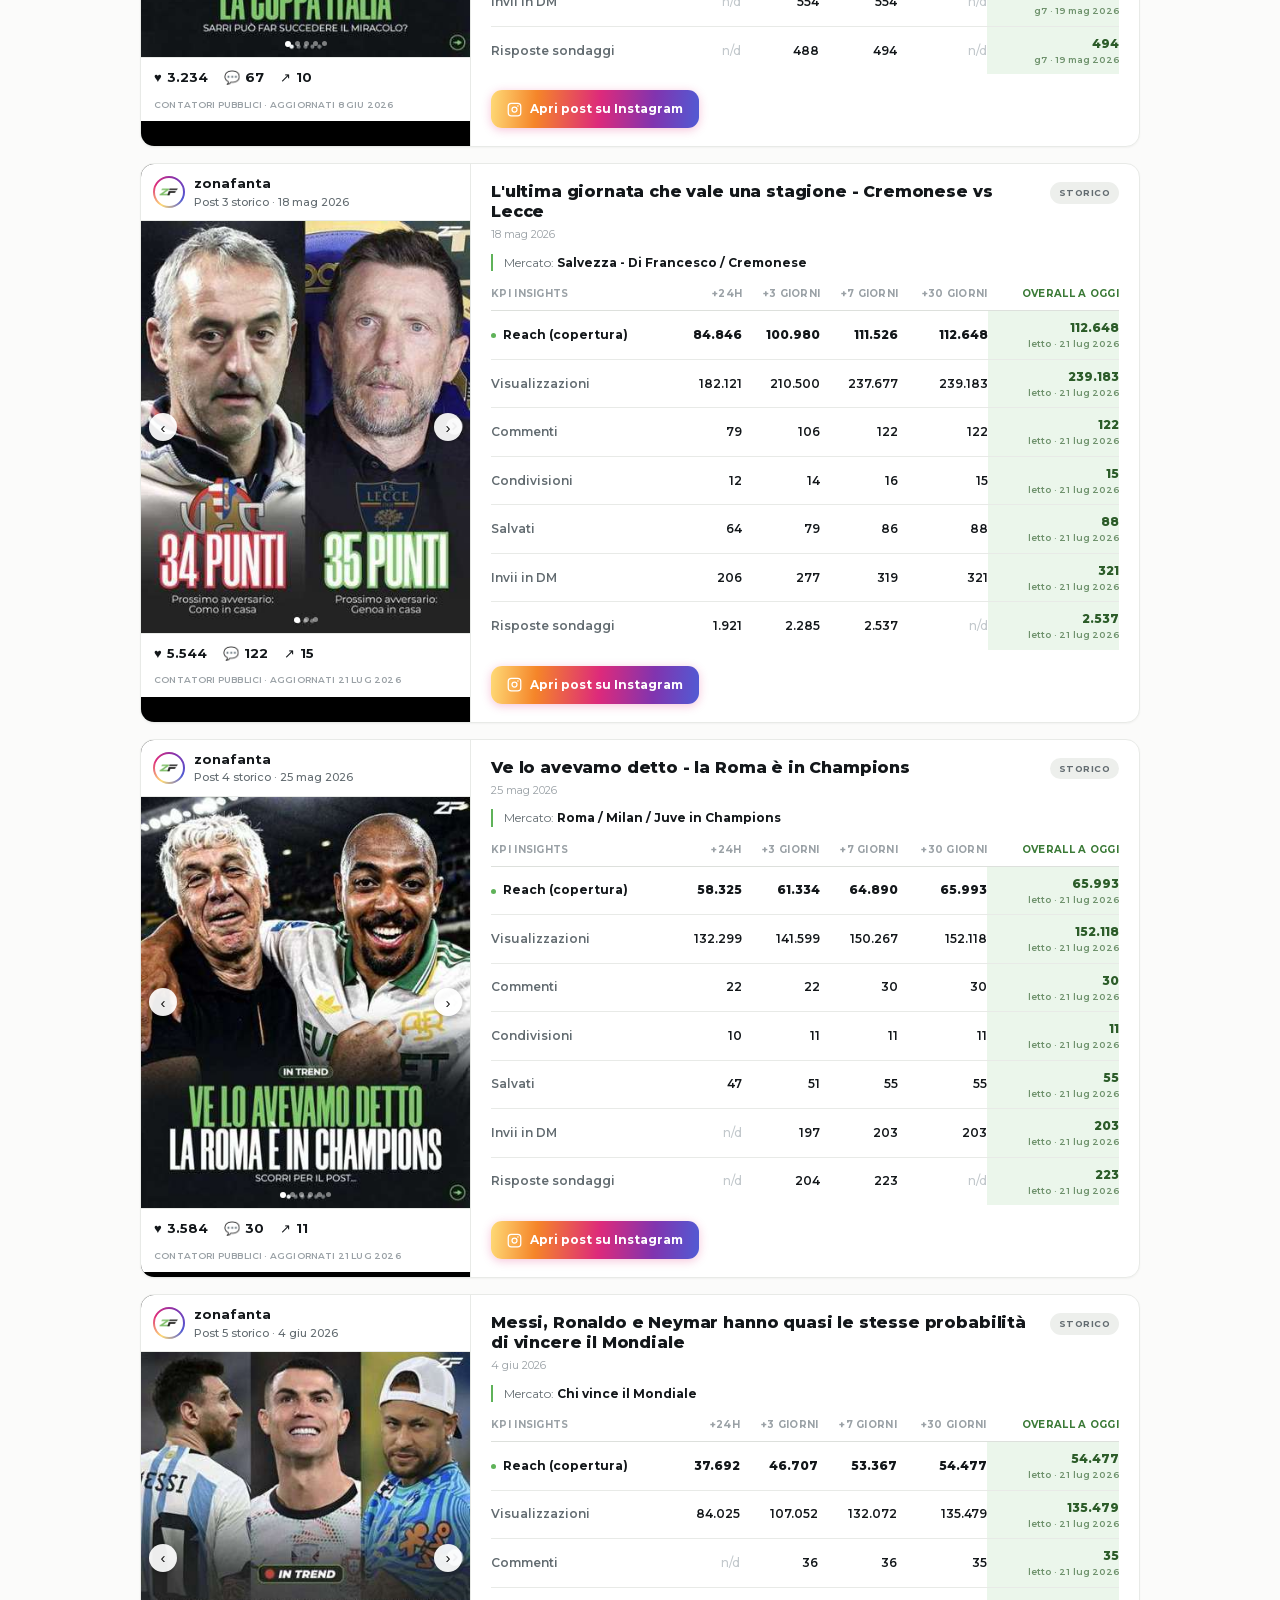
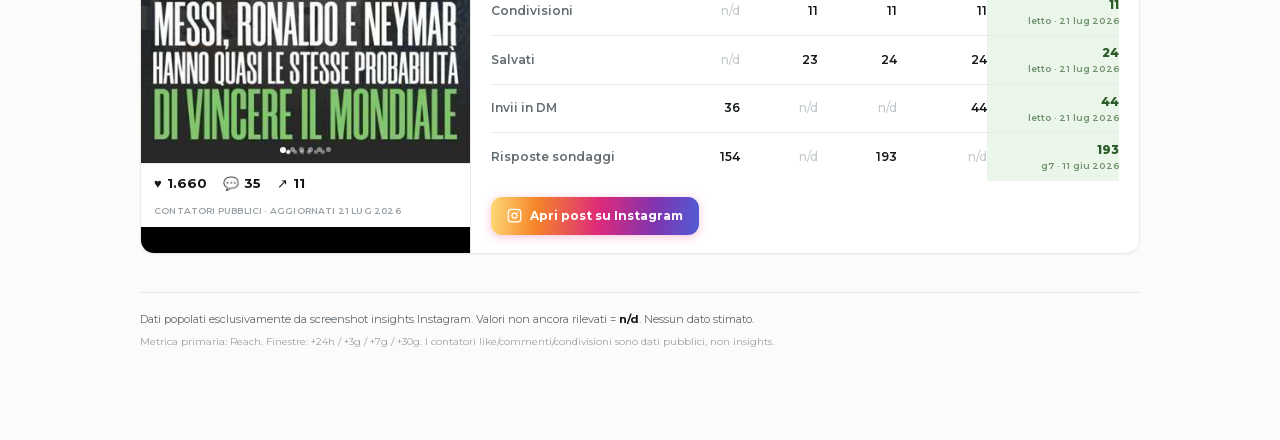
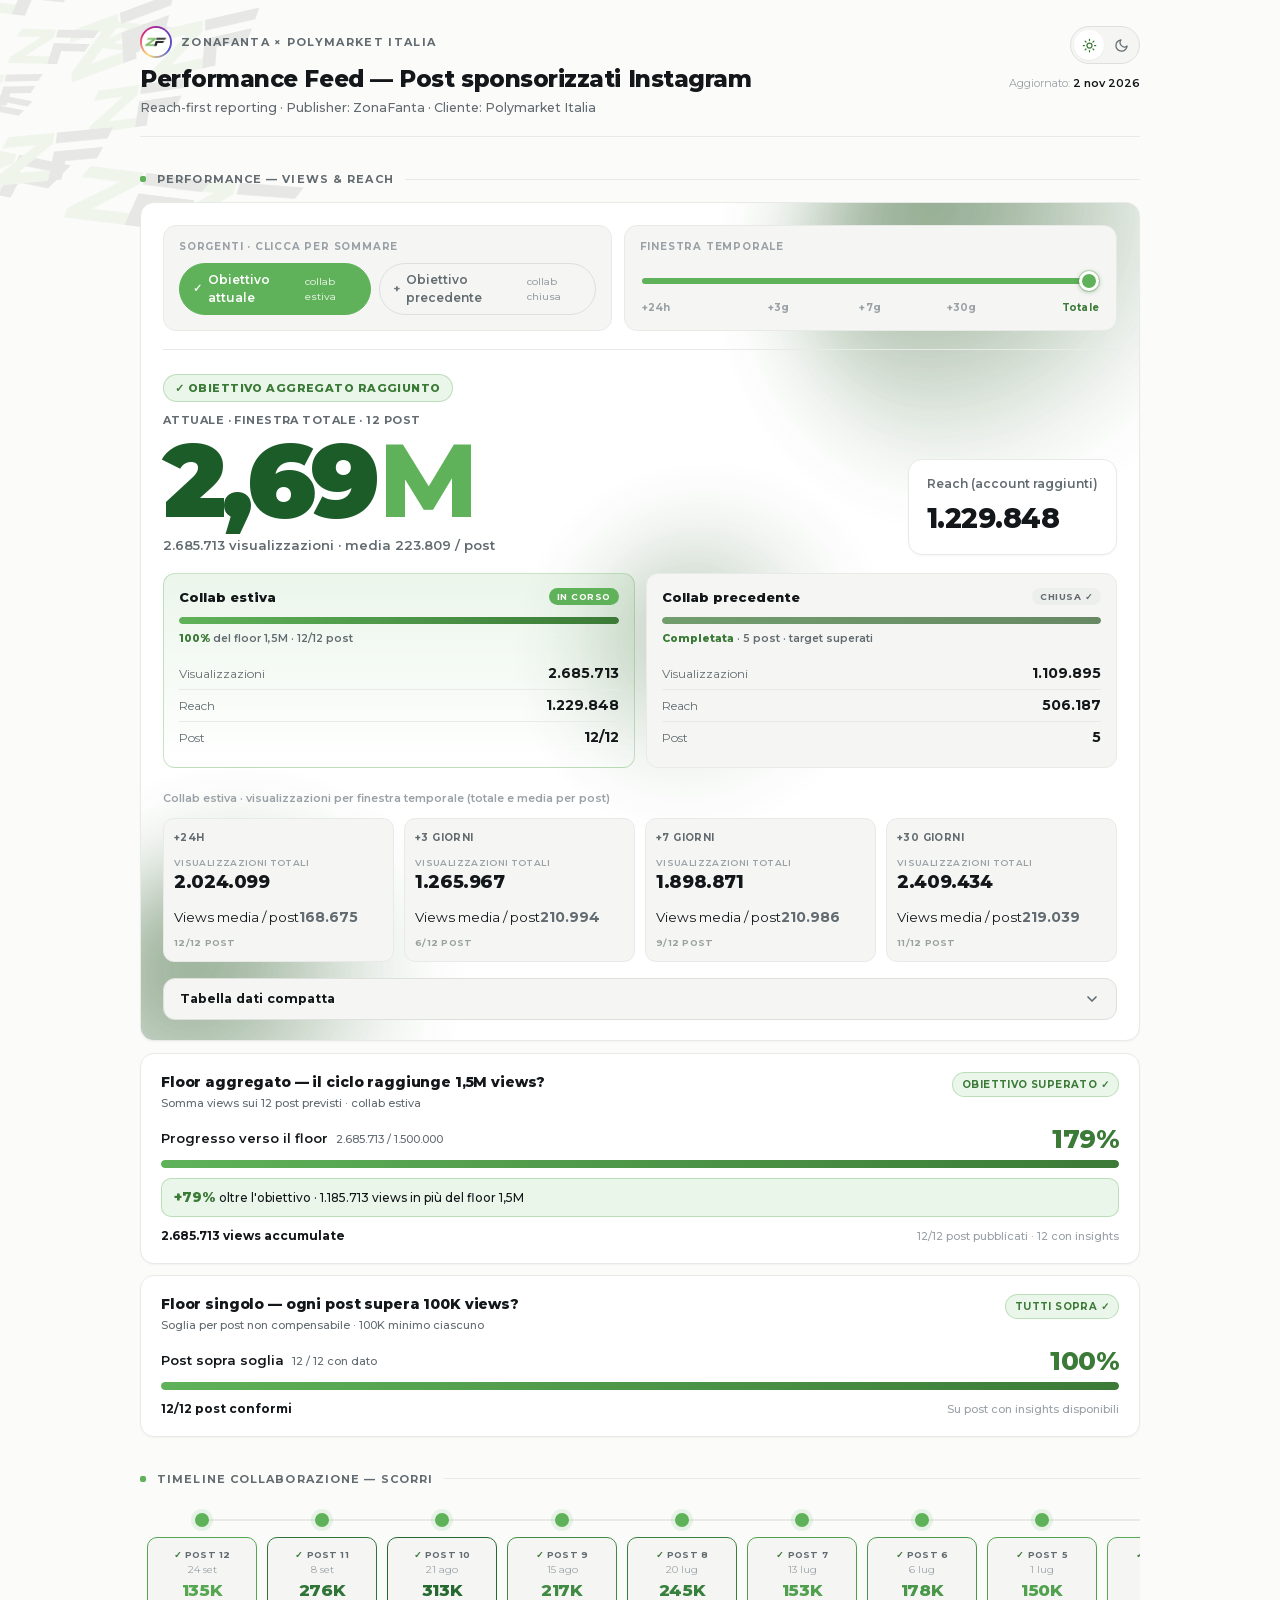
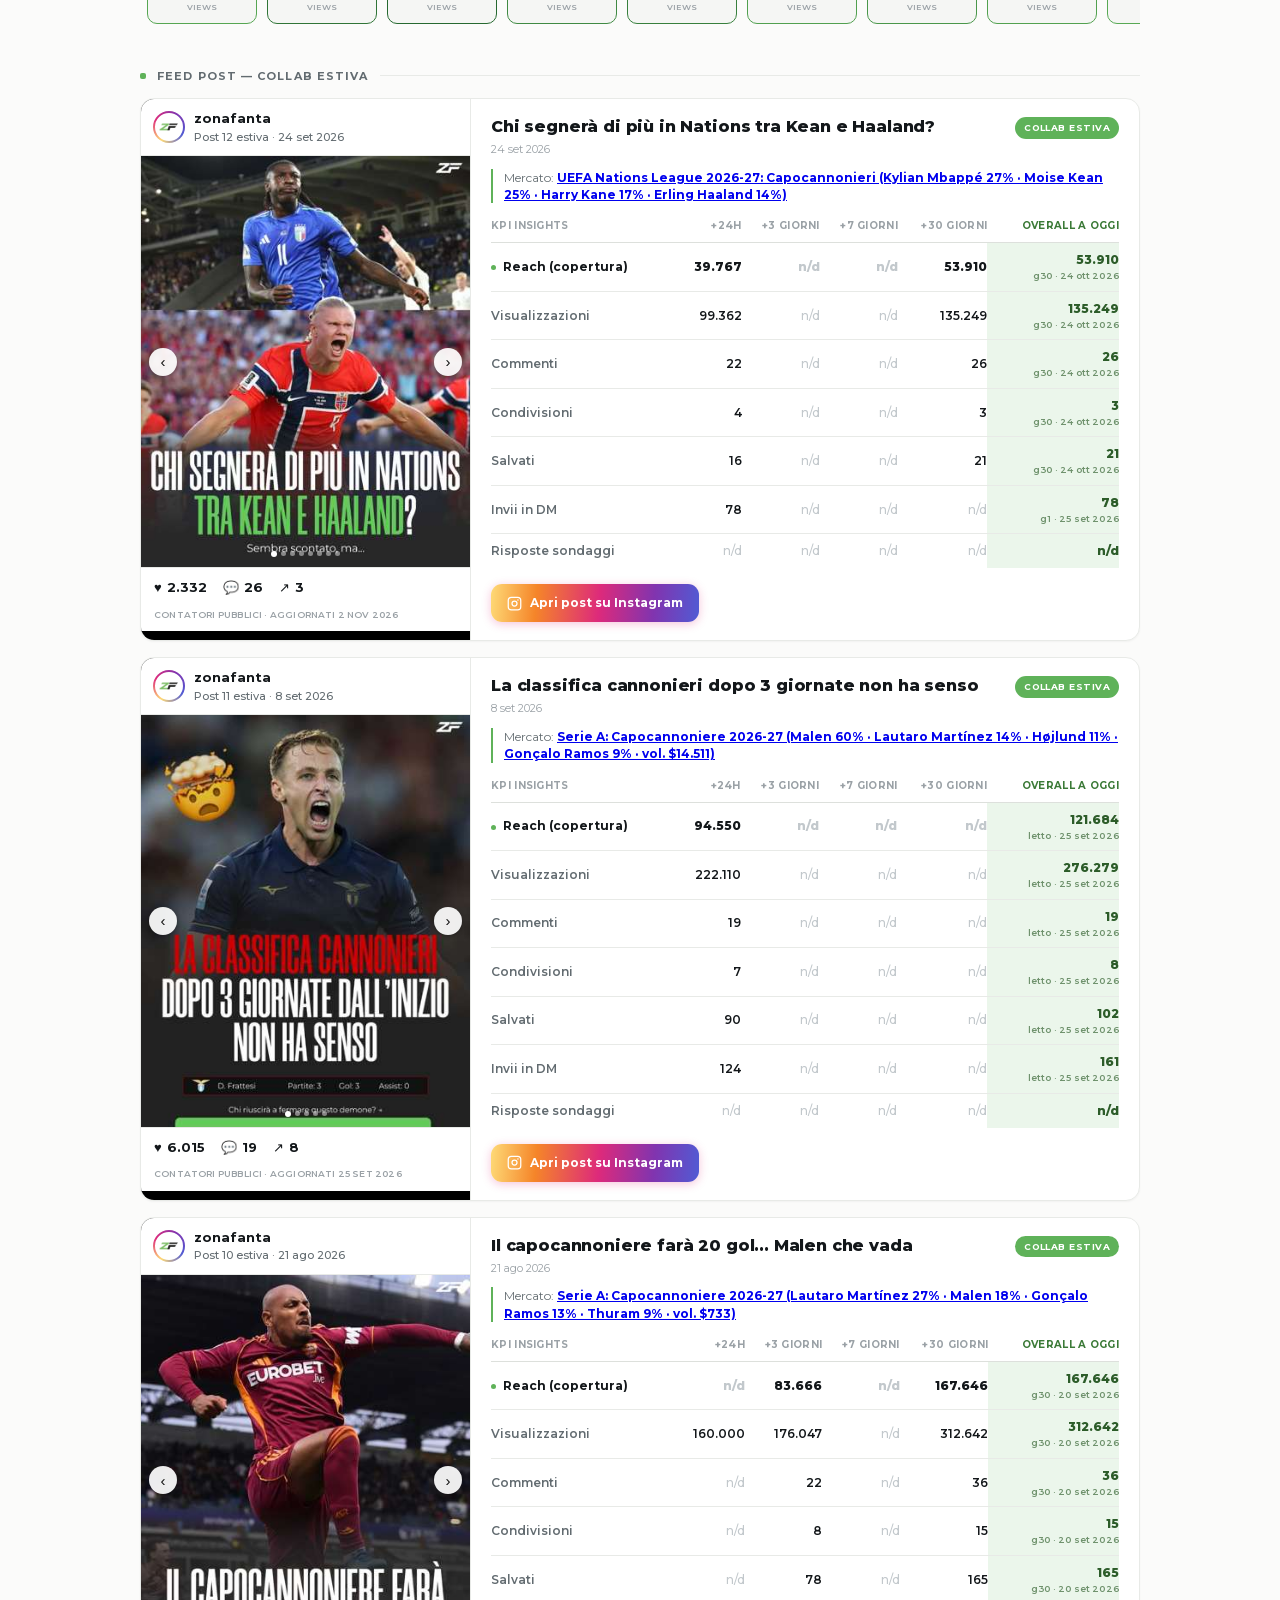
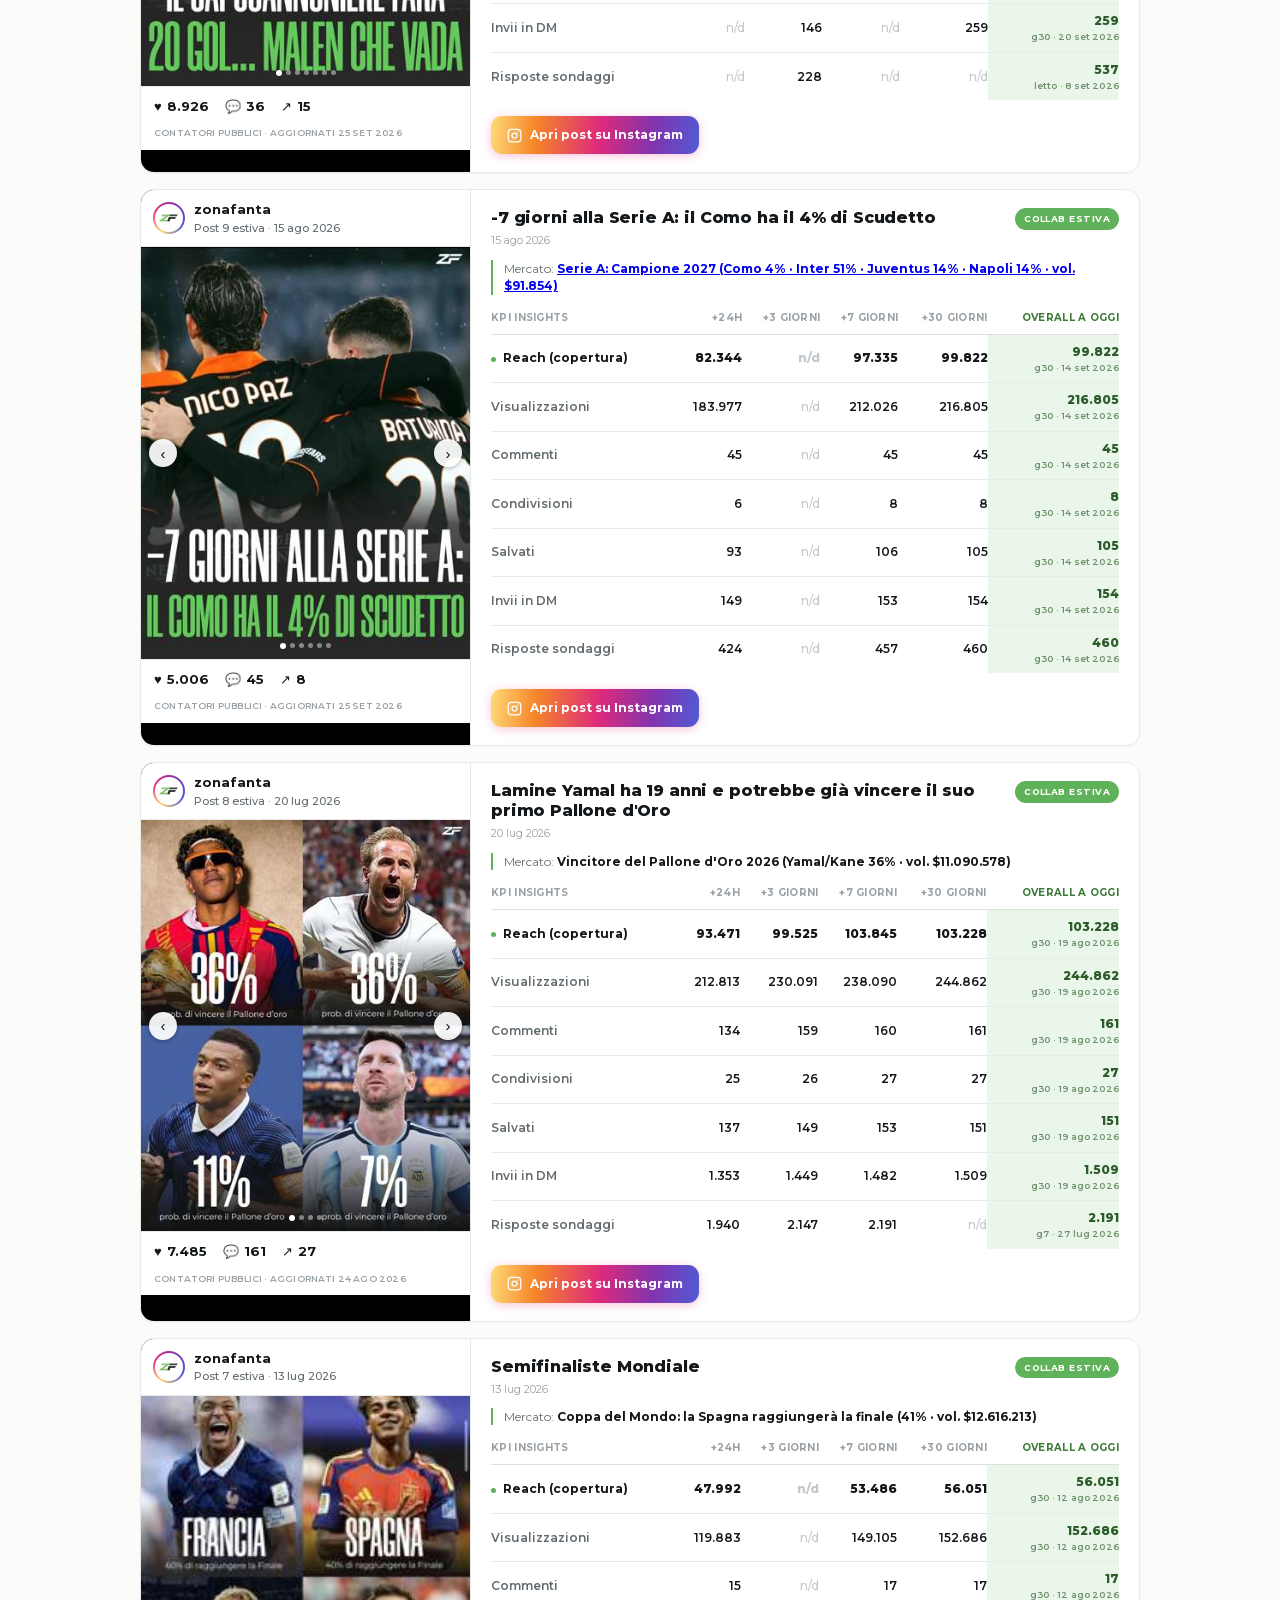
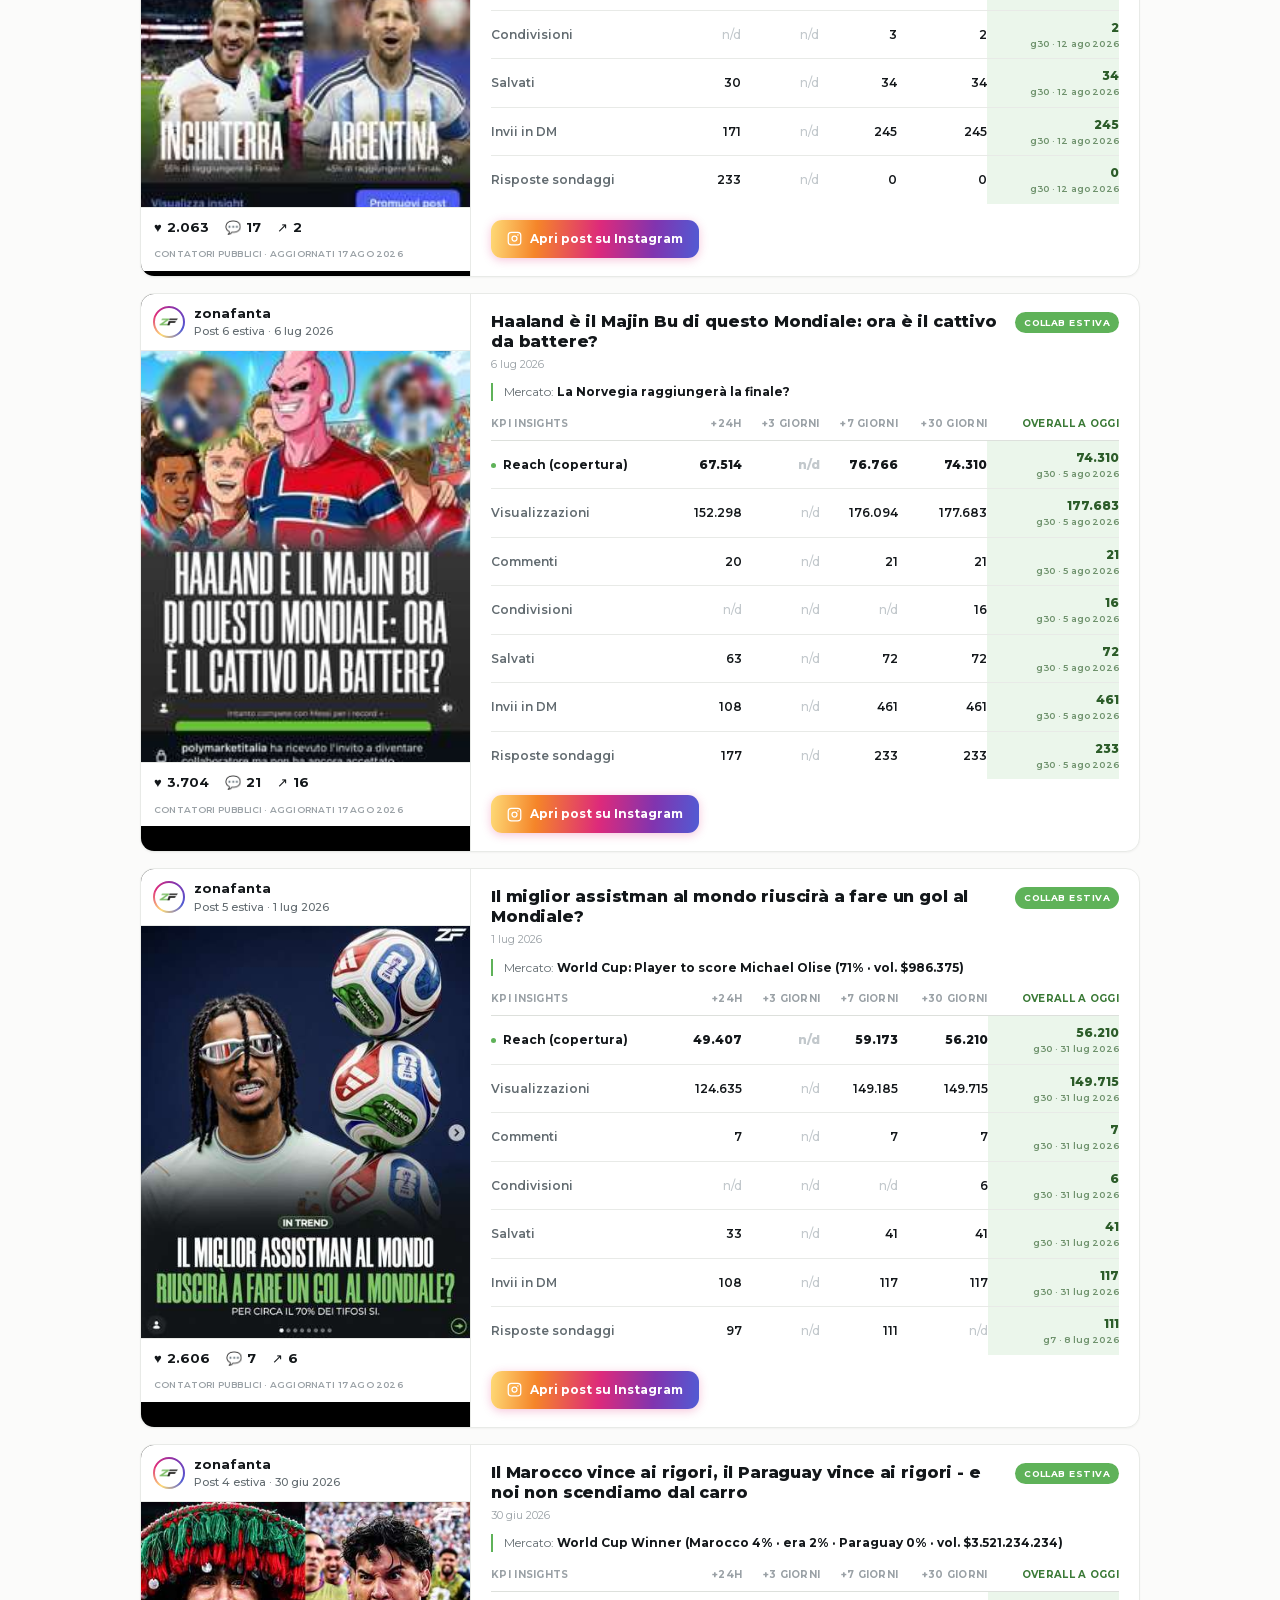
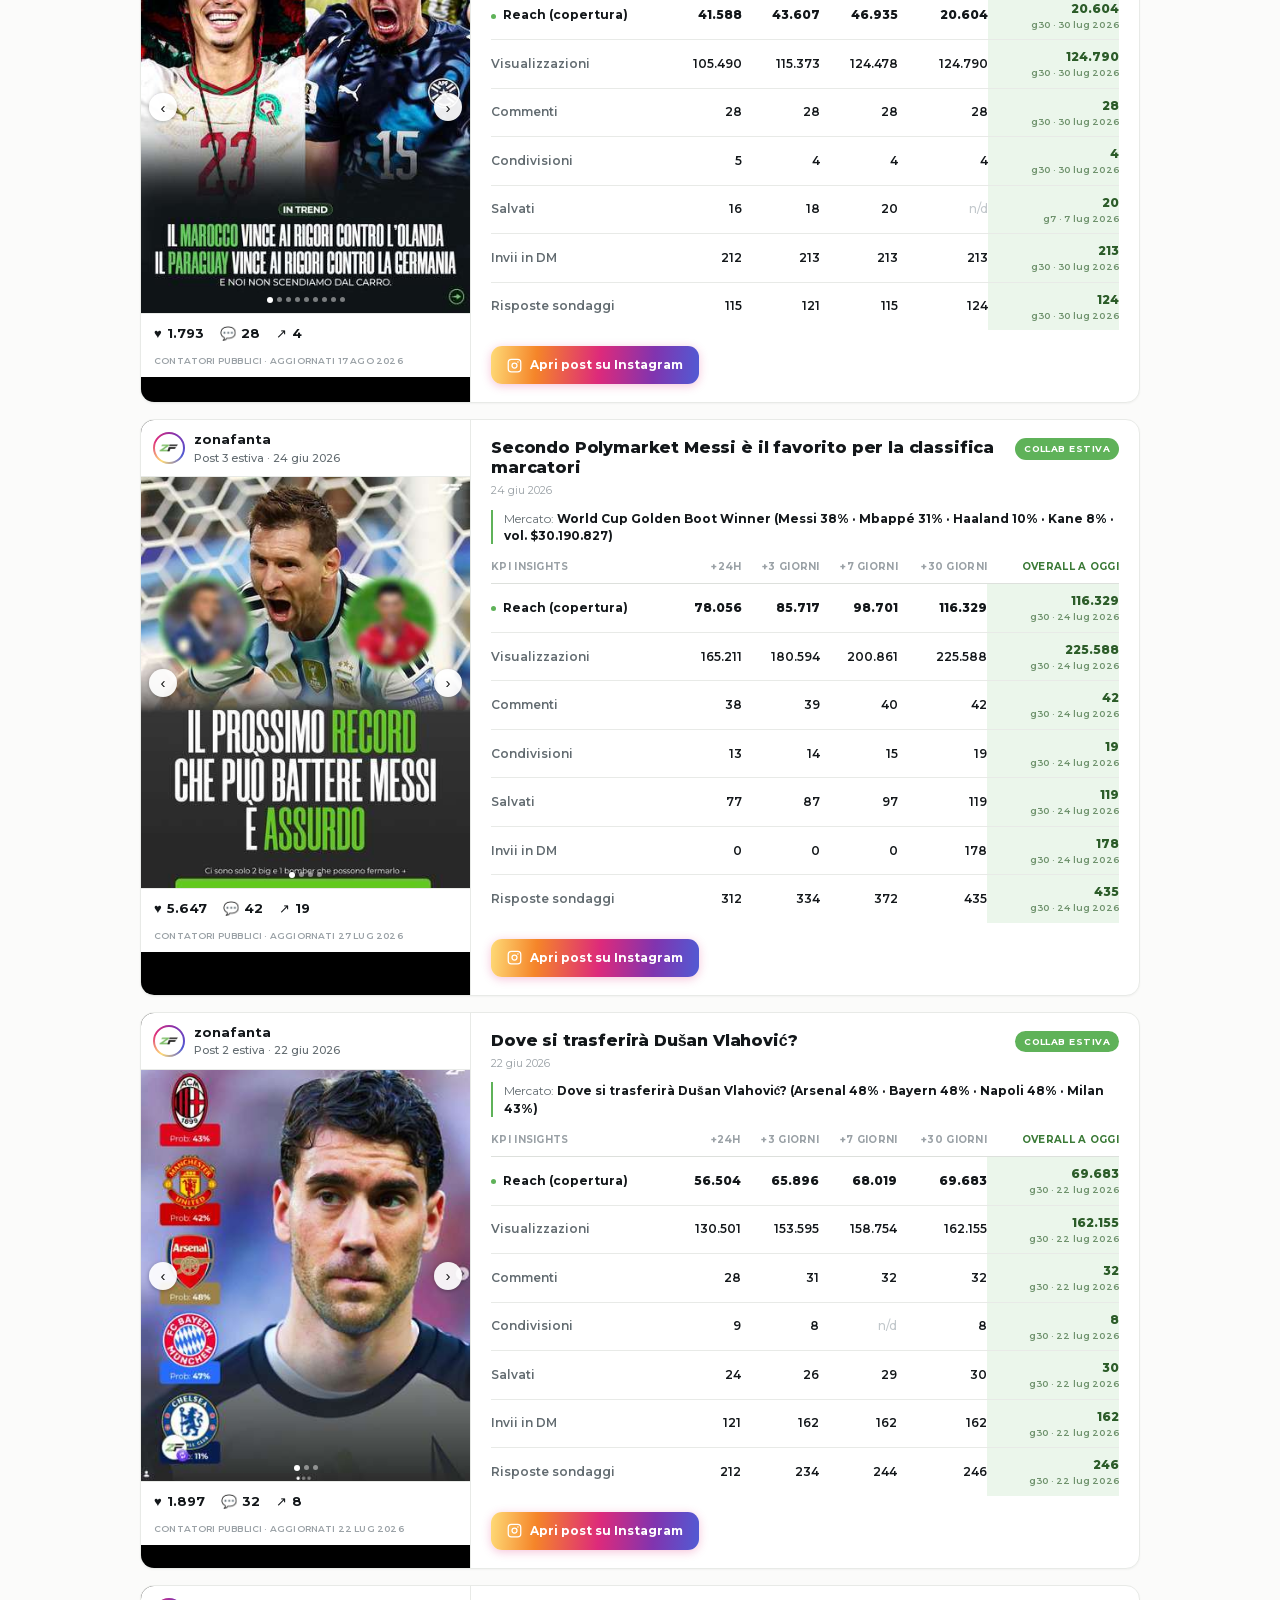
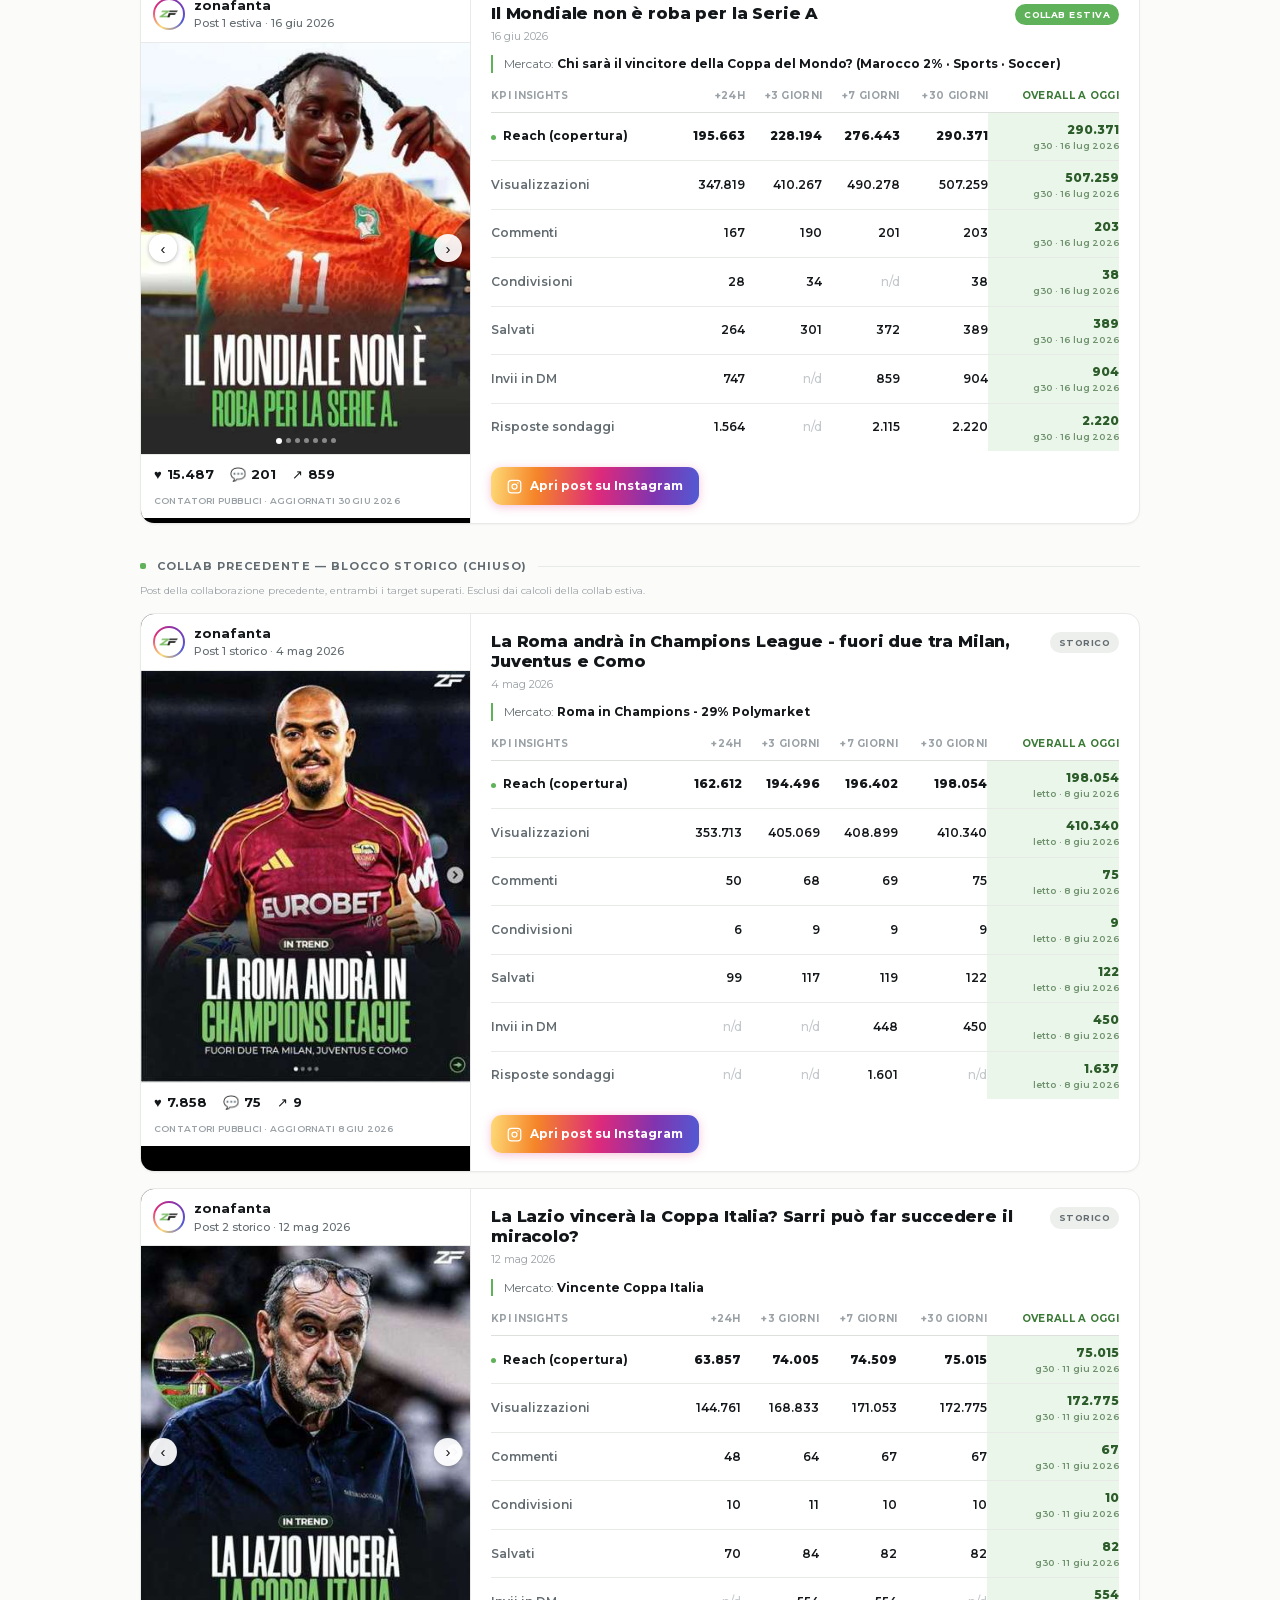
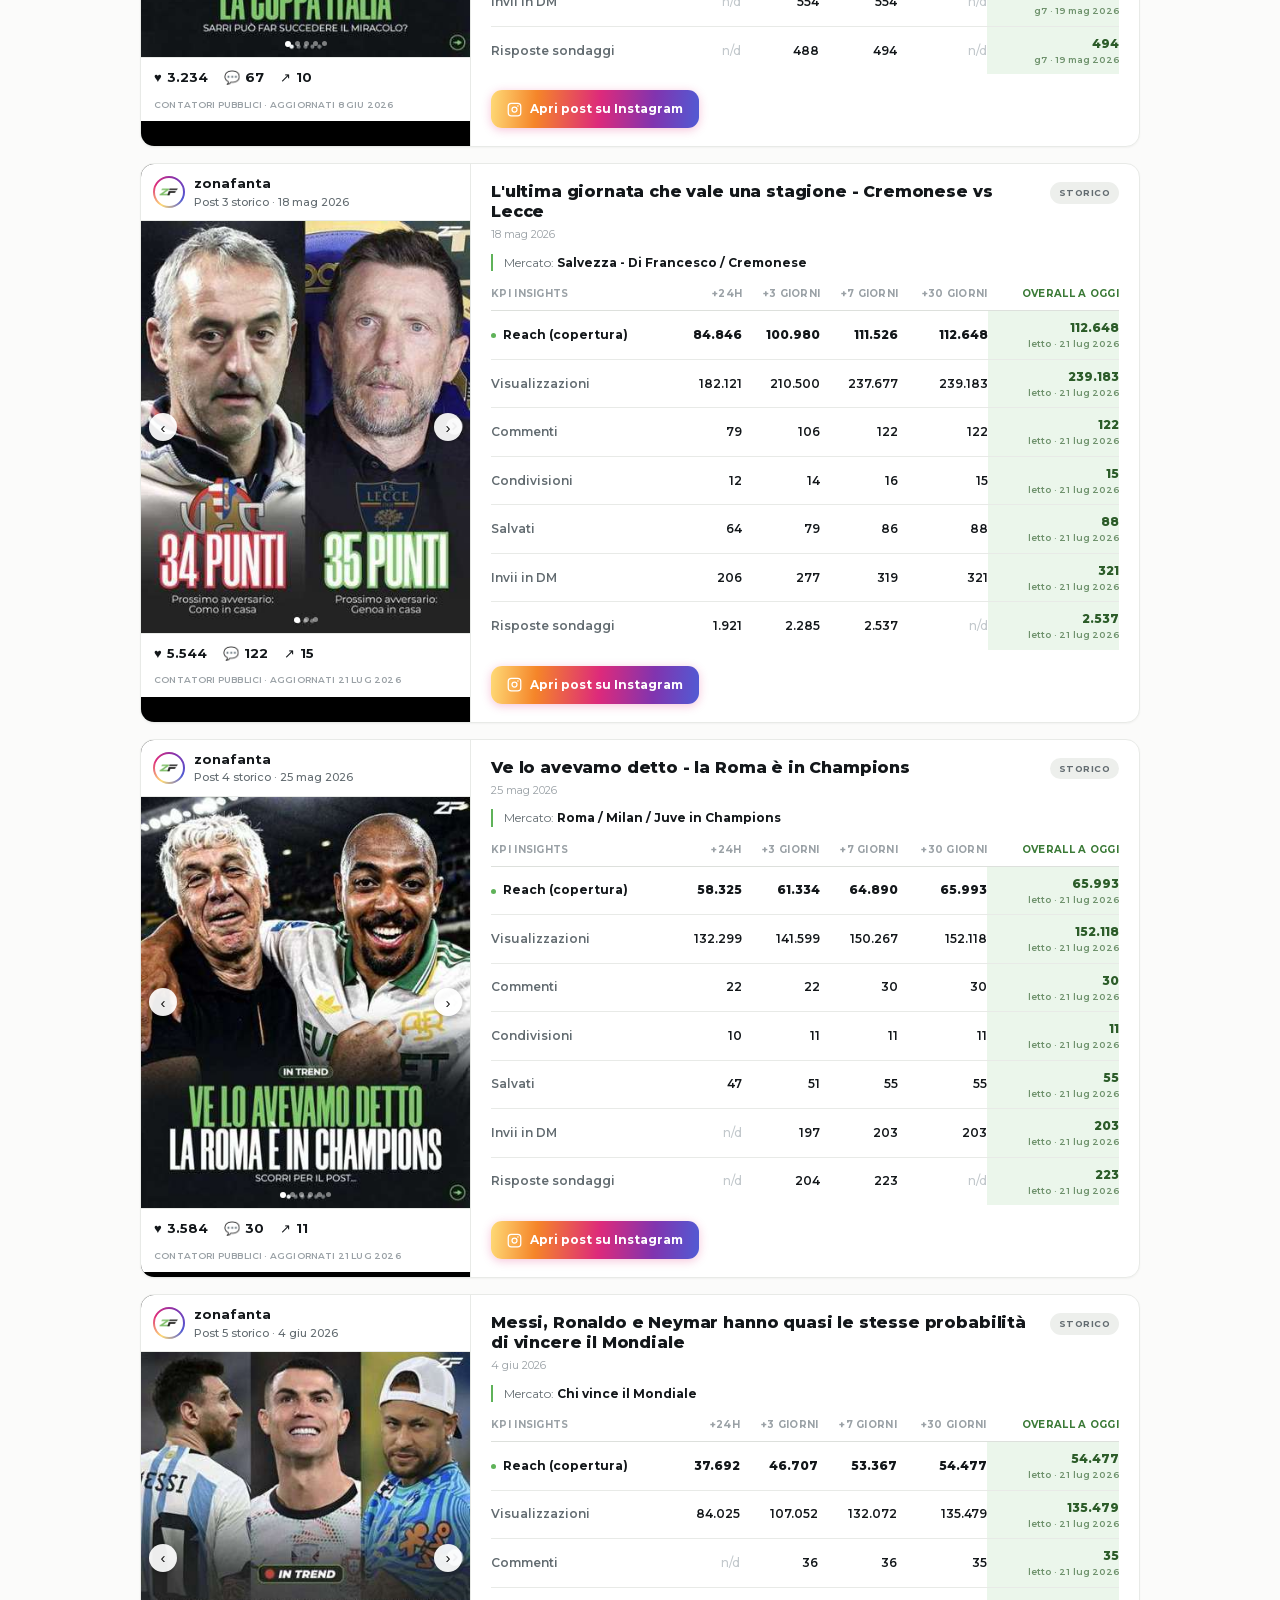
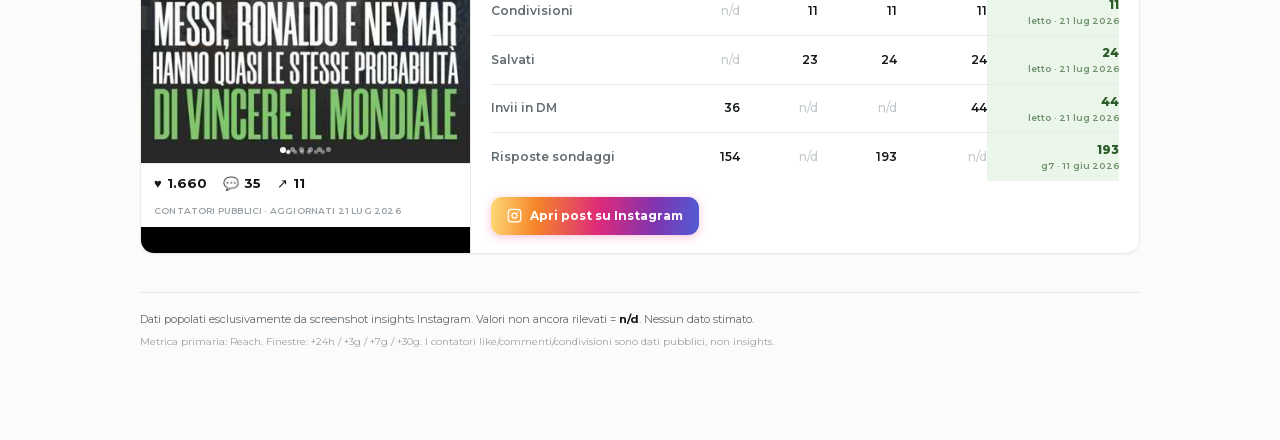
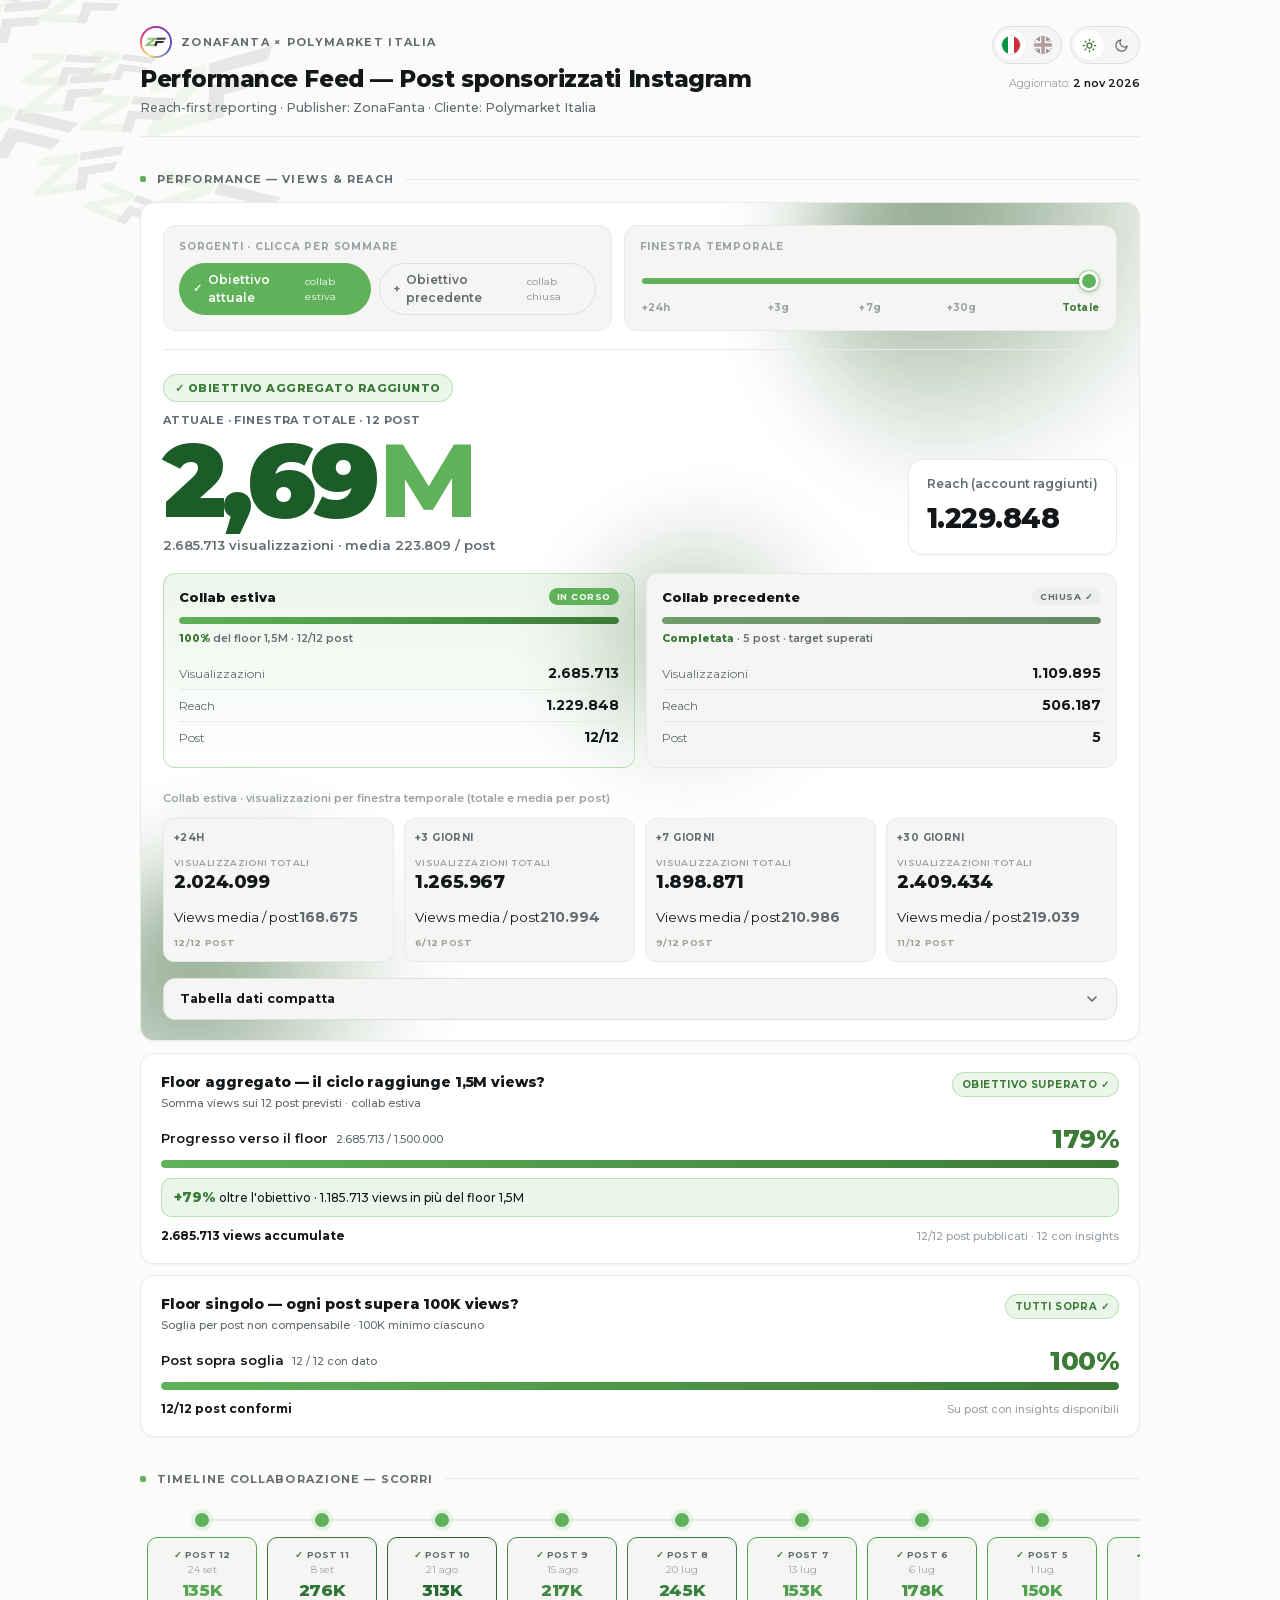
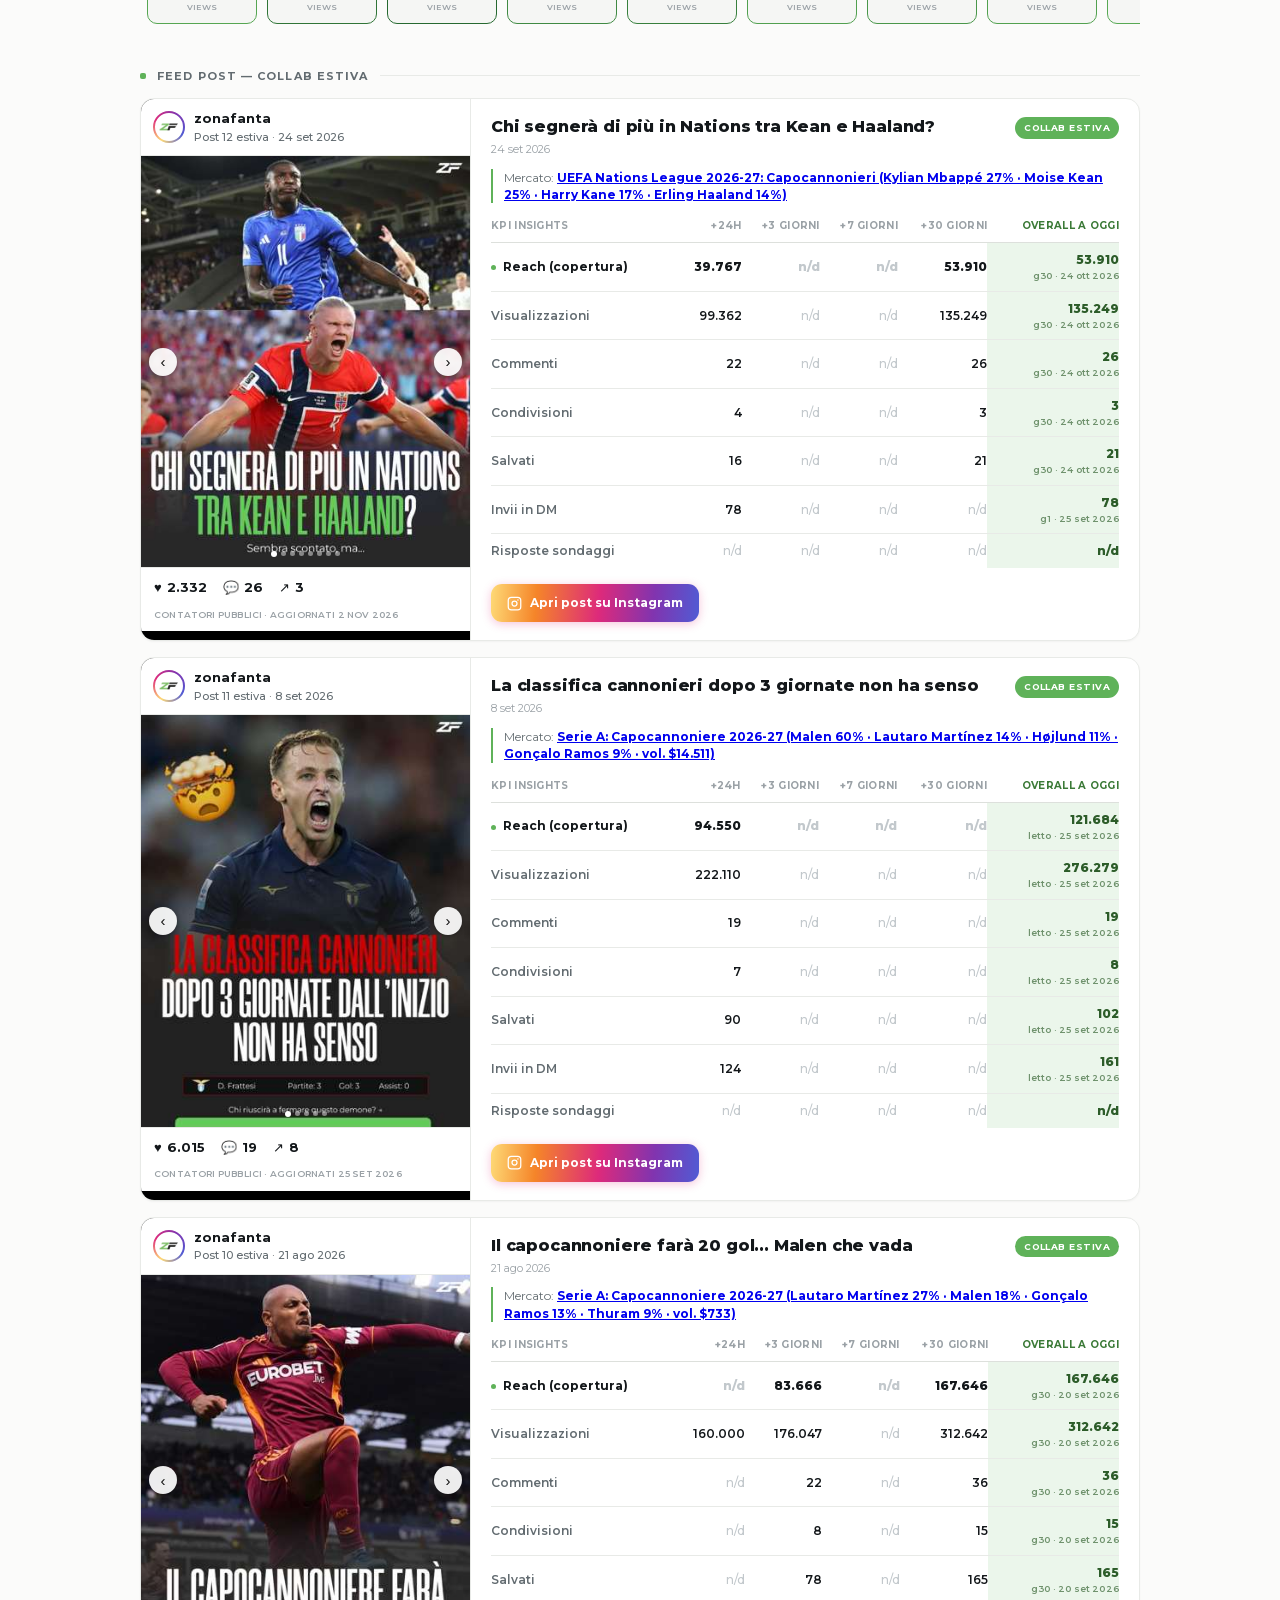
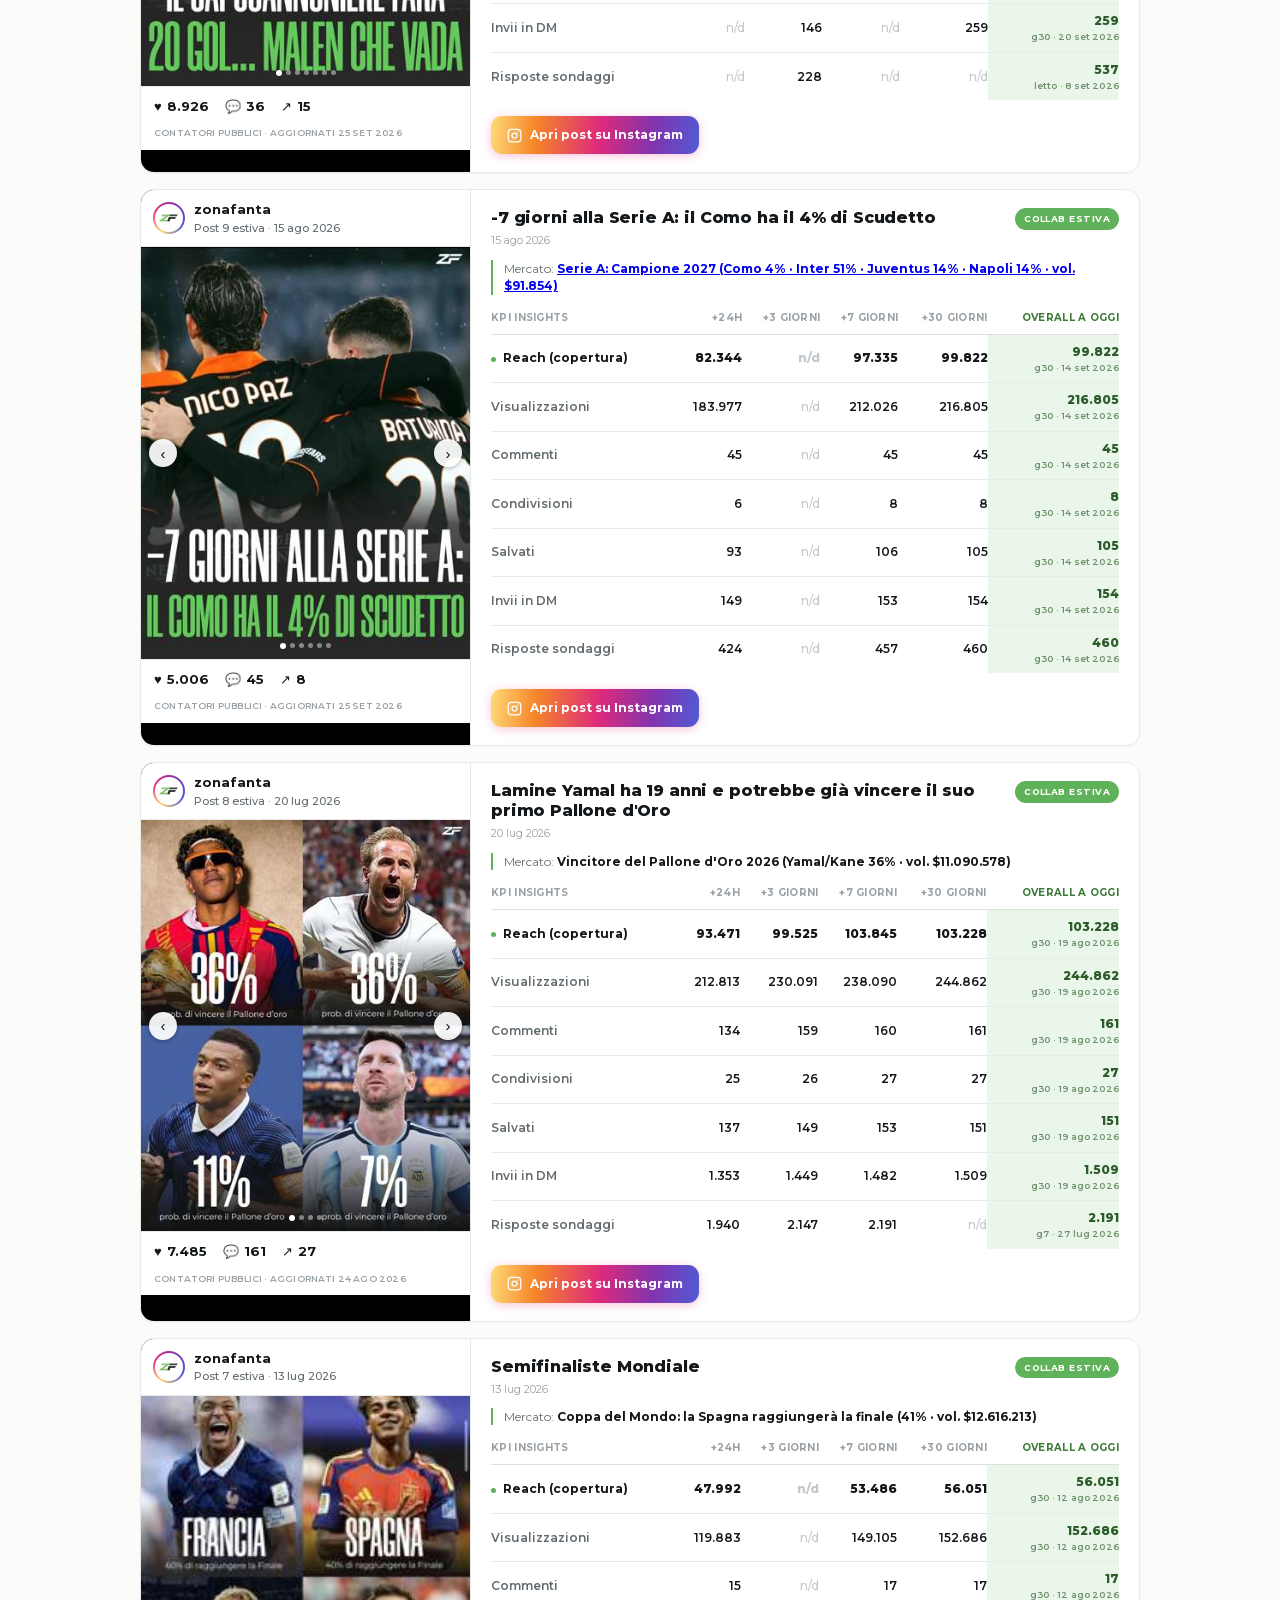
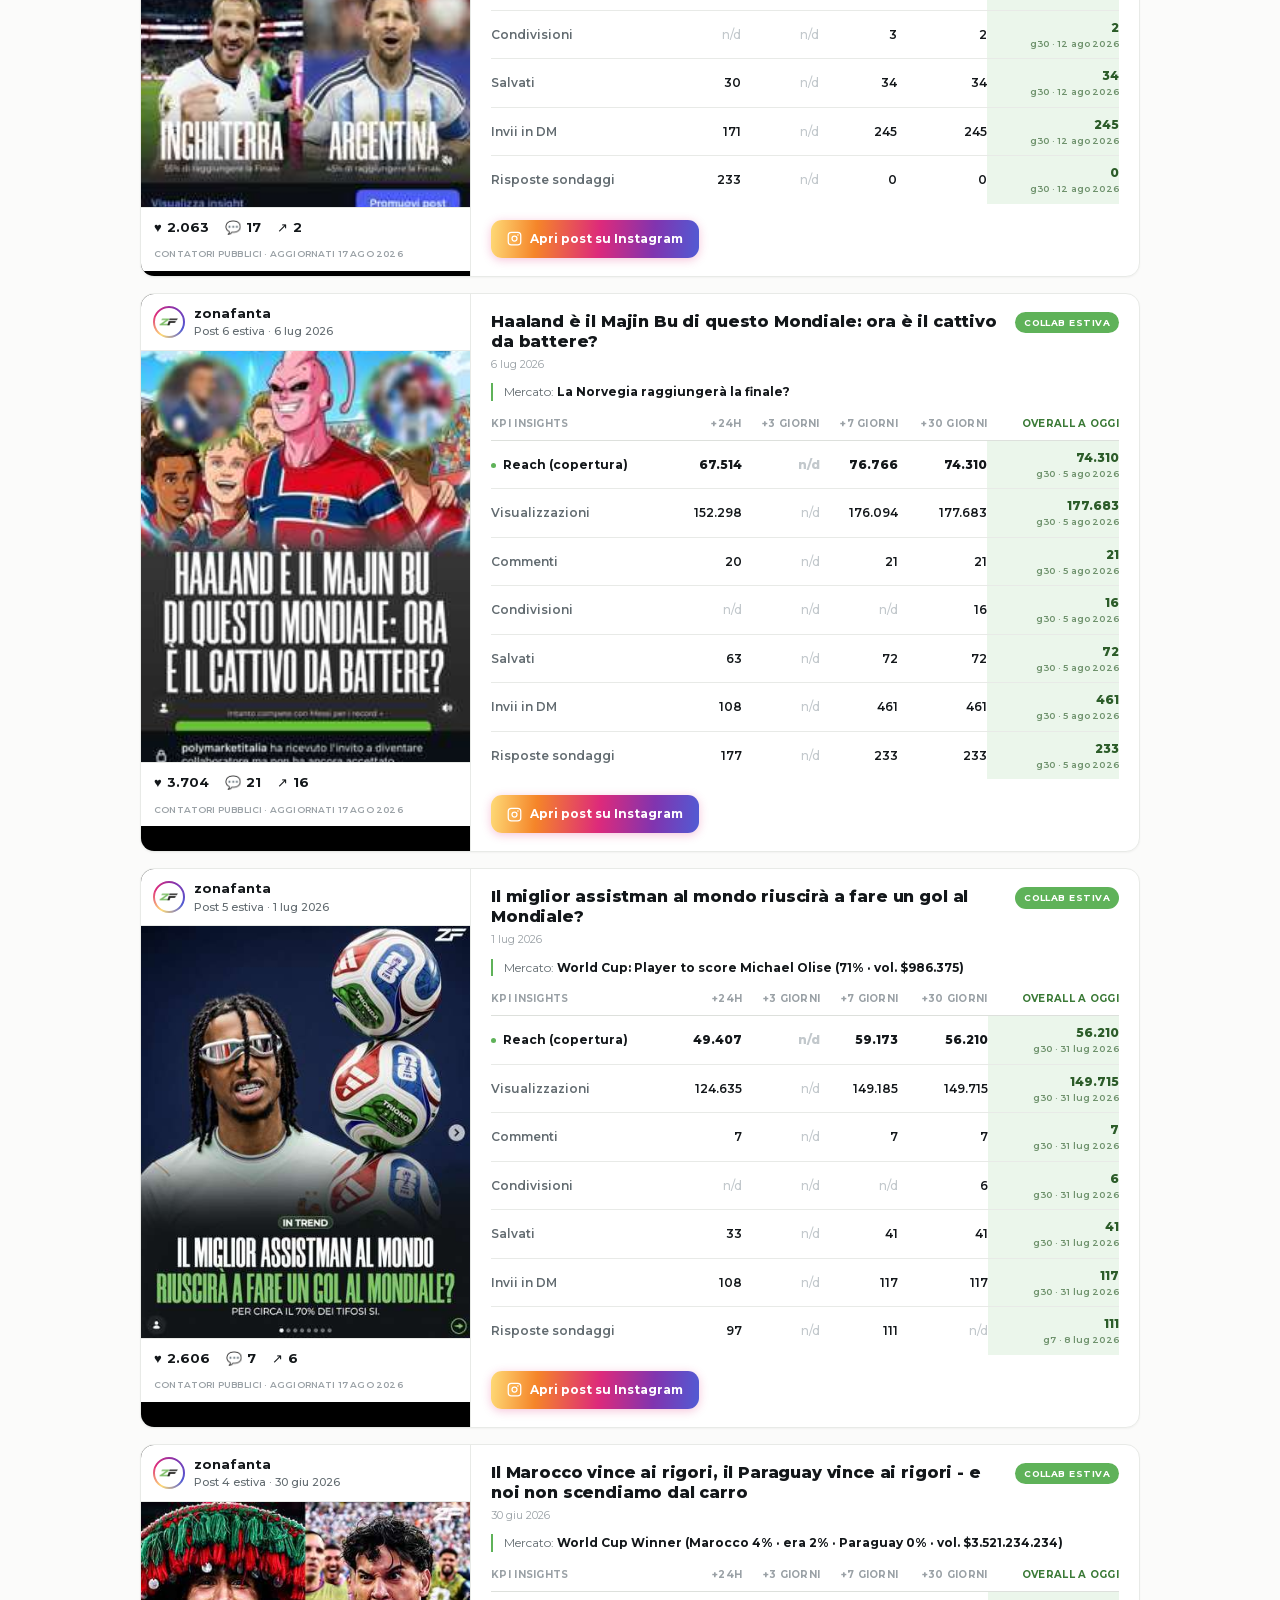
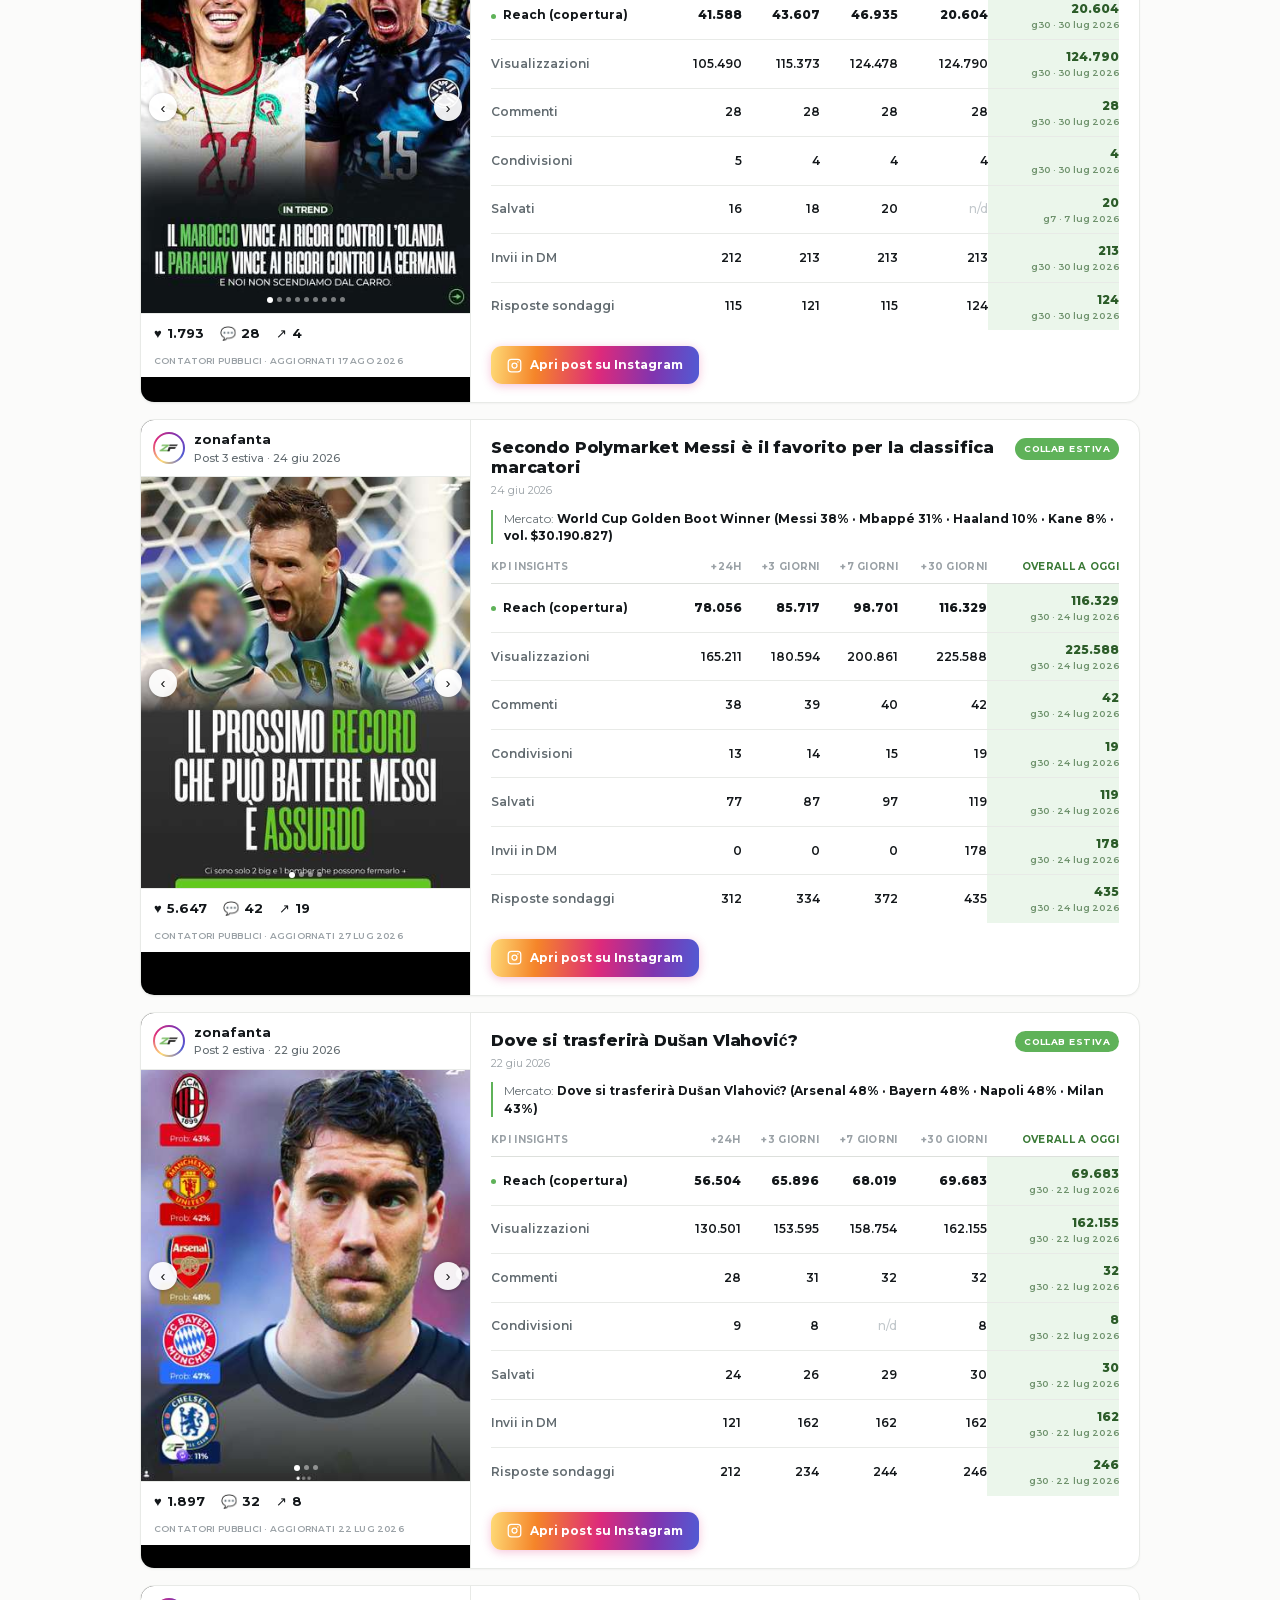
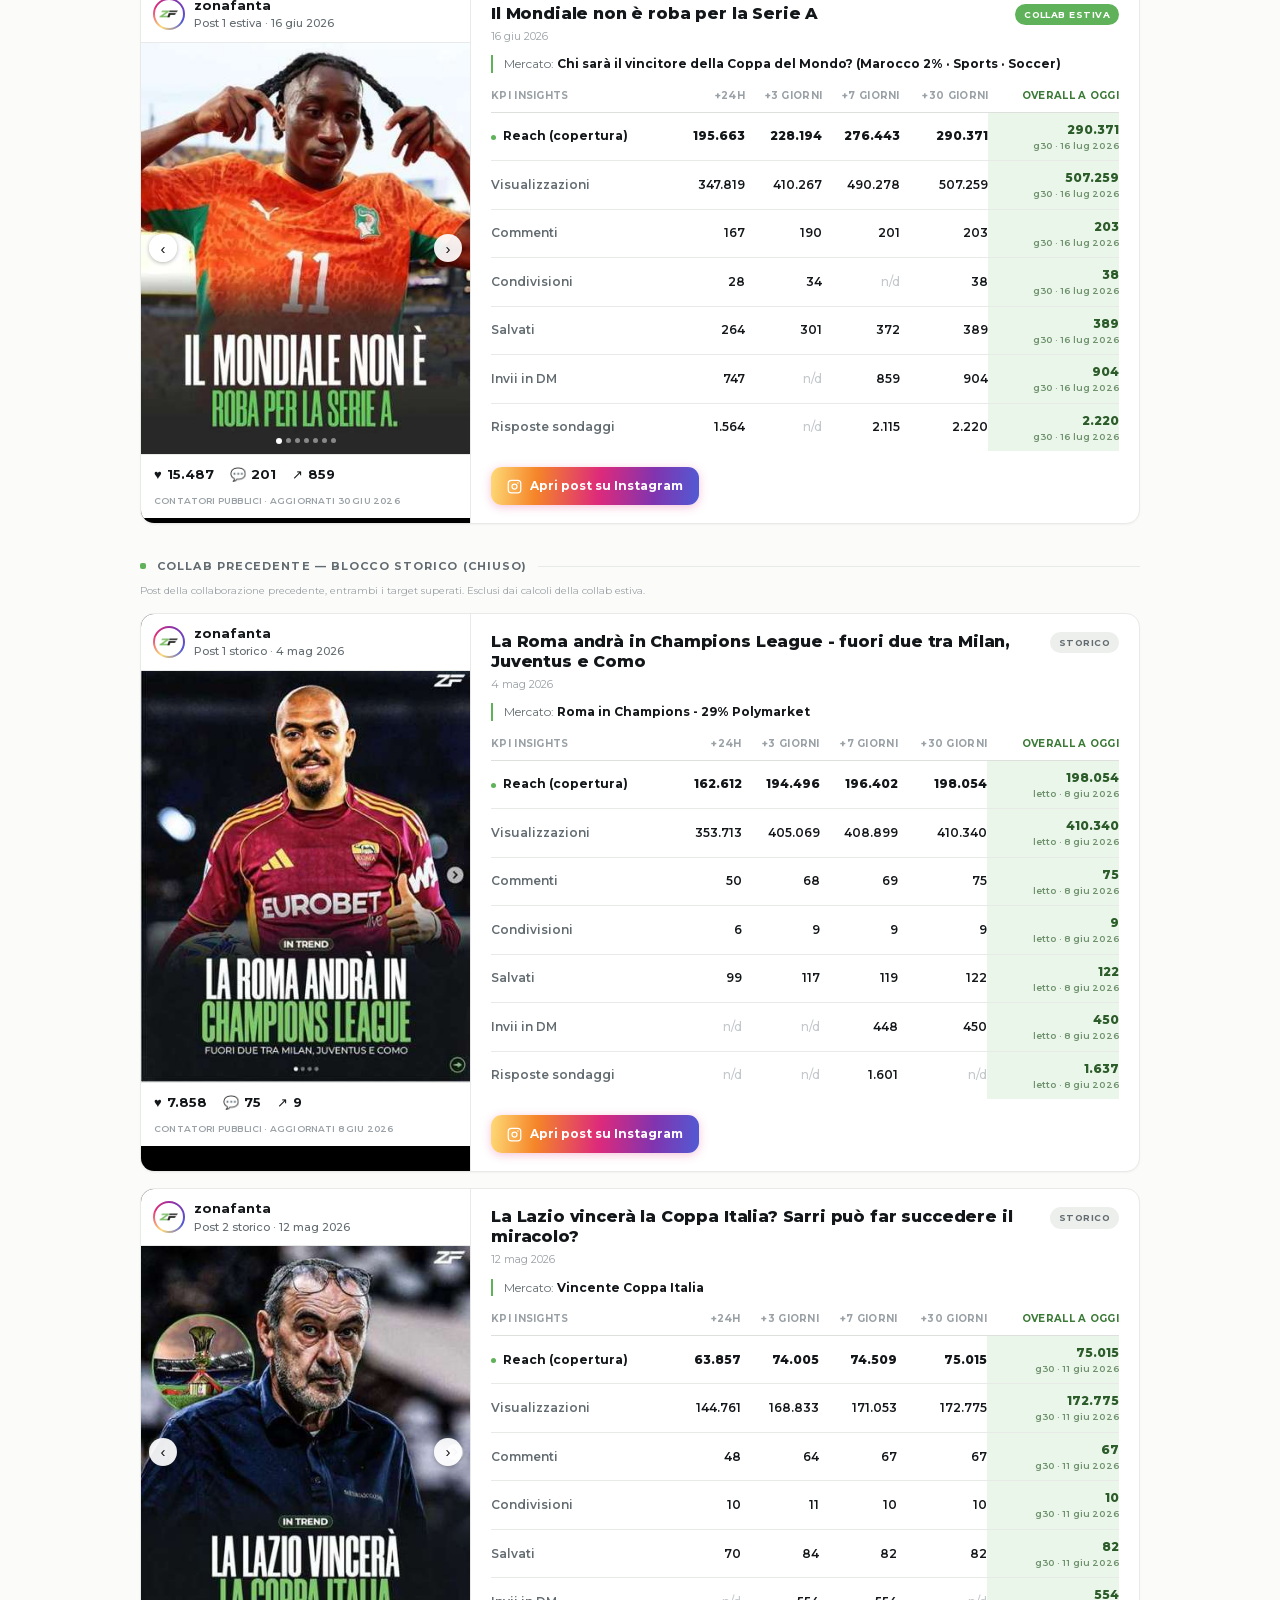
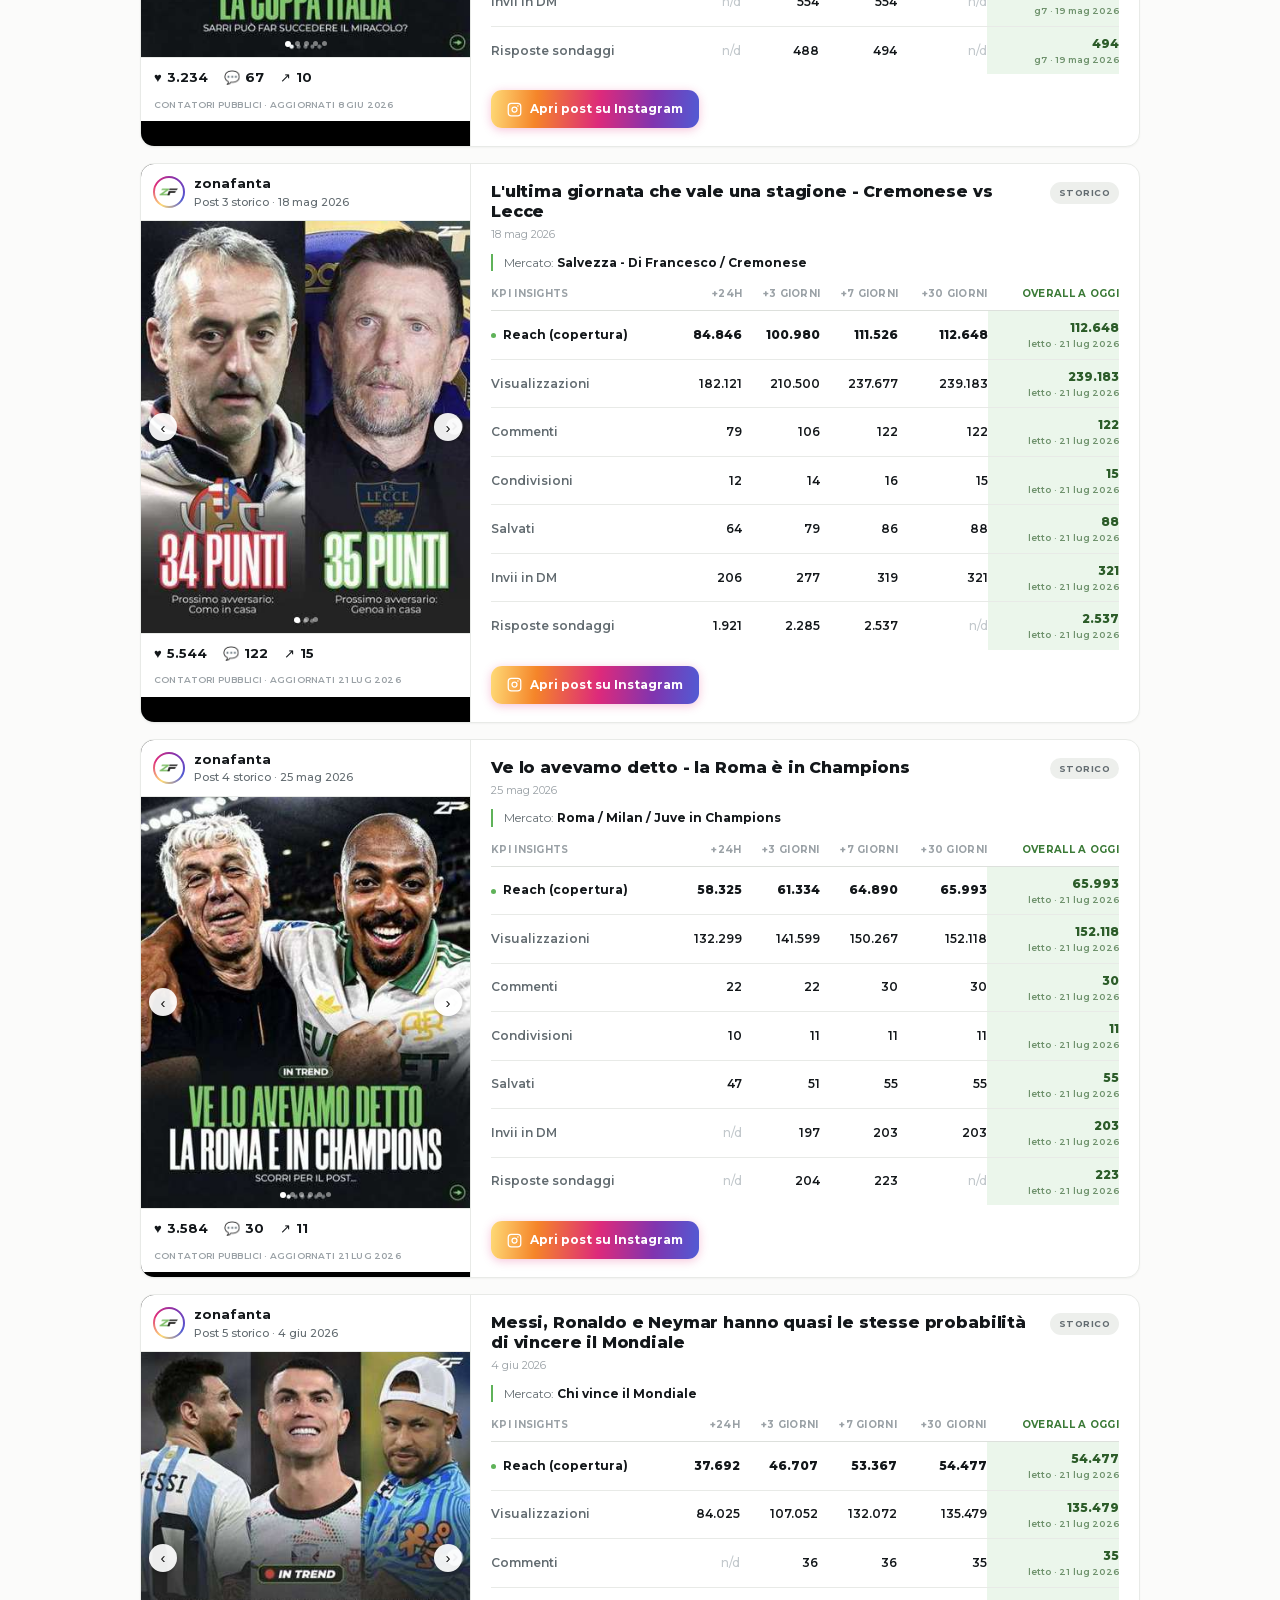
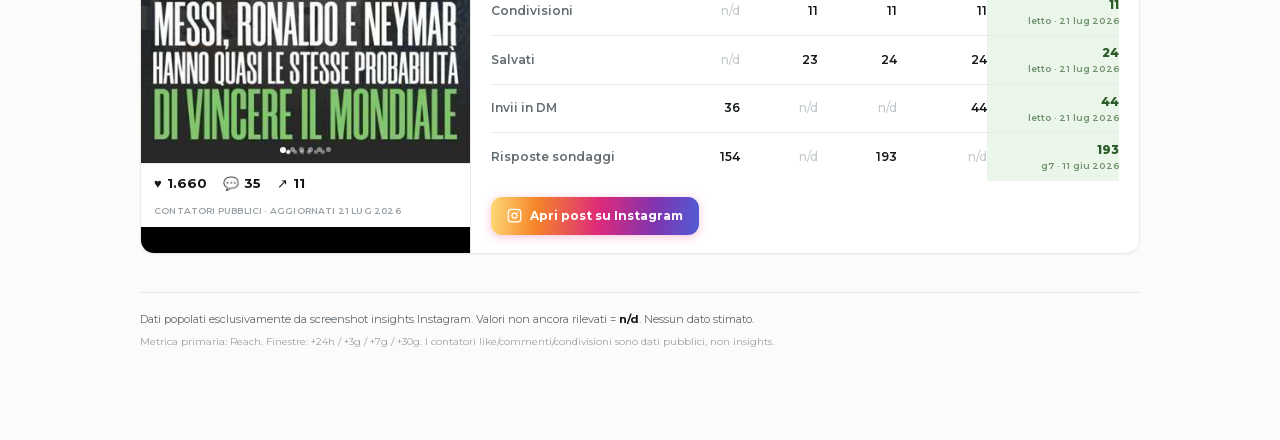
